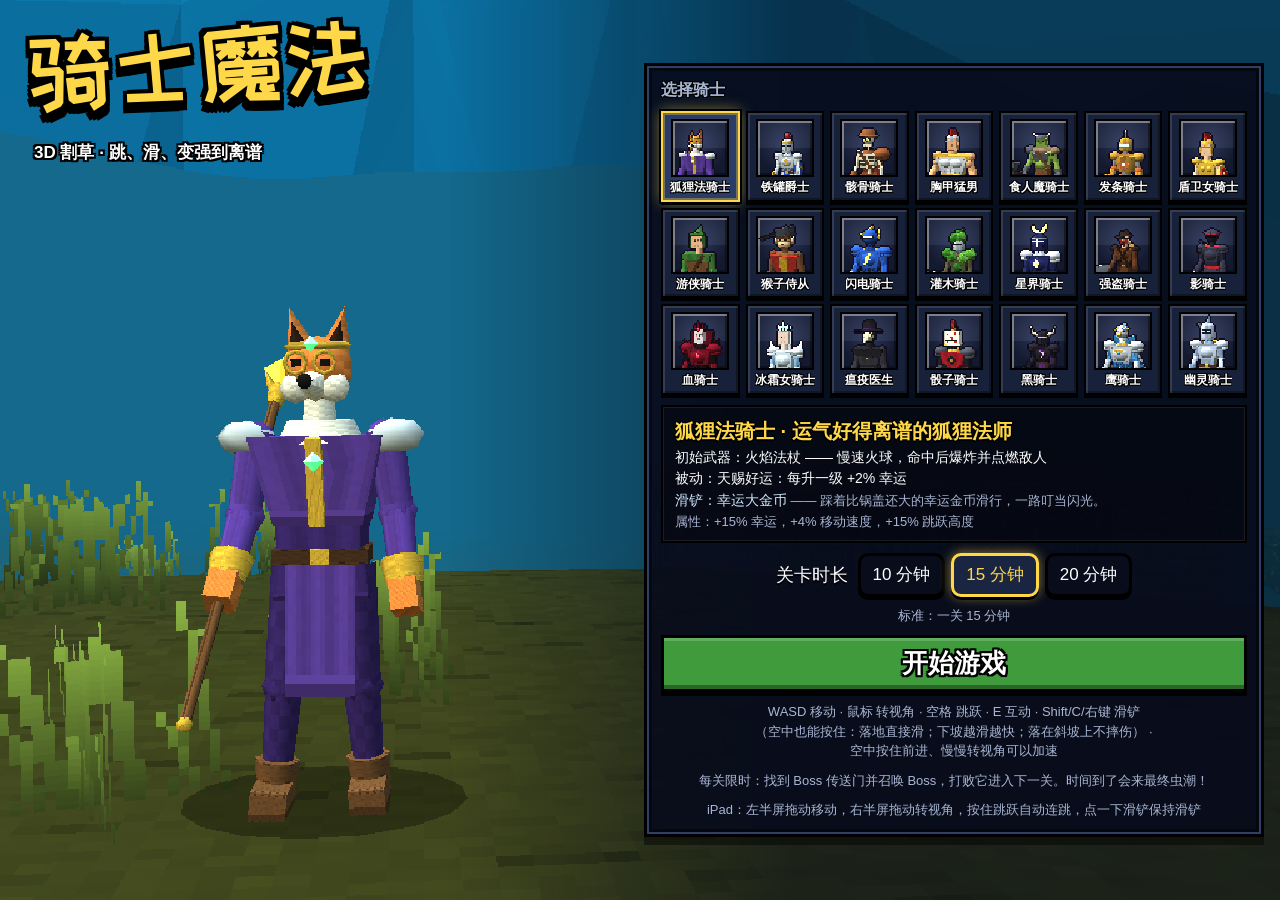
==== index.html @ 9df2f48c "Publish 骑士魔法 for GitHub Pages The whole game folder, including the offline service worker, app icons" ====
<!DOCTYPE html>
<html lang="zh-CN">
<head>
<meta charset="utf-8">
<meta name="viewport" content="width=device-width, initial-scale=1, maximum-scale=1, user-scalable=no, viewport-fit=cover">
<!-- 先把背景涂成深蓝（样式表还没到时也一样）：从主屏幕打开时，启动画面之后不会闪一下白屏 -->
<style>html, body { background: #0b1424; }</style>
<title>骑士魔法</title>
<meta name="description" content="骑士主题的 3D 割草肉鸽小游戏：武器自动攻击，跳、滑、变强到离谱。支持 iPad 触屏，添加到主屏幕后可以离线玩。">
<!-- 装到主屏幕 / 桌面（PWA）：manifest.webmanifest 是 App 的名字、图标和全屏方式；js/pwa.js 注册离线缓存 sw.js -->
<link rel="manifest" href="manifest.webmanifest">
<meta name="theme-color" content="#0b1424">
<meta name="color-scheme" content="dark">
<meta name="application-name" content="骑士魔法">
<meta name="mobile-web-app-capable" content="yes">
<meta name="apple-mobile-web-app-capable" content="yes">
<meta name="apple-mobile-web-app-title" content="骑士魔法">
<!-- iOS 全屏 App 的状态栏透明叠在画面上（界面用 env(safe-area-inset-*) 让开） -->
<meta name="apple-mobile-web-app-status-bar-style" content="black-translucent">
<meta name="format-detection" content="telephone=no">
<link rel="icon" type="image/png" sizes="32x32" href="icons/favicon-32.png">
<link rel="icon" type="image/png" sizes="192x192" href="icons/icon-192.png">
<link rel="apple-touch-icon" sizes="180x180" href="icons/apple-touch-icon.png">
<!-- iPad 启动画面（从主屏幕打开时显示）：每种屏幕尺寸竖屏、横屏各一张 -->
<!-- iPad Pro 13 英寸（M4） -->
<link rel="apple-touch-startup-image" media="screen and (device-width: 1032px) and (device-height: 1376px) and (-webkit-device-pixel-ratio: 2) and (orientation: portrait)" href="splash/splash-2064x2752.jpg">
<link rel="apple-touch-startup-image" media="screen and (device-width: 1032px) and (device-height: 1376px) and (-webkit-device-pixel-ratio: 2) and (orientation: landscape)" href="splash/splash-2752x2064.jpg">
<!-- iPad Pro 12.9 英寸、iPad Air 13 英寸 -->
<link rel="apple-touch-startup-image" media="screen and (device-width: 1024px) and (device-height: 1366px) and (-webkit-device-pixel-ratio: 2) and (orientation: portrait)" href="splash/splash-2048x2732.jpg">
<link rel="apple-touch-startup-image" media="screen and (device-width: 1024px) and (device-height: 1366px) and (-webkit-device-pixel-ratio: 2) and (orientation: landscape)" href="splash/splash-2732x2048.jpg">
<!-- iPad Pro 11 英寸（M4） -->
<link rel="apple-touch-startup-image" media="screen and (device-width: 834px) and (device-height: 1210px) and (-webkit-device-pixel-ratio: 2) and (orientation: portrait)" href="splash/splash-1668x2420.jpg">
<link rel="apple-touch-startup-image" media="screen and (device-width: 834px) and (device-height: 1210px) and (-webkit-device-pixel-ratio: 2) and (orientation: landscape)" href="splash/splash-2420x1668.jpg">
<!-- iPad Pro 11 英寸 -->
<link rel="apple-touch-startup-image" media="screen and (device-width: 834px) and (device-height: 1194px) and (-webkit-device-pixel-ratio: 2) and (orientation: portrait)" href="splash/splash-1668x2388.jpg">
<link rel="apple-touch-startup-image" media="screen and (device-width: 834px) and (device-height: 1194px) and (-webkit-device-pixel-ratio: 2) and (orientation: landscape)" href="splash/splash-2388x1668.jpg">
<!-- iPad Air 10.9/11 英寸、iPad 第 10/11 代 -->
<link rel="apple-touch-startup-image" media="screen and (device-width: 820px) and (device-height: 1180px) and (-webkit-device-pixel-ratio: 2) and (orientation: portrait)" href="splash/splash-1640x2360.jpg">
<link rel="apple-touch-startup-image" media="screen and (device-width: 820px) and (device-height: 1180px) and (-webkit-device-pixel-ratio: 2) and (orientation: landscape)" href="splash/splash-2360x1640.jpg">
<!-- iPad Pro 10.5 英寸、iPad Air 第 3 代 -->
<link rel="apple-touch-startup-image" media="screen and (device-width: 834px) and (device-height: 1112px) and (-webkit-device-pixel-ratio: 2) and (orientation: portrait)" href="splash/splash-1668x2224.jpg">
<link rel="apple-touch-startup-image" media="screen and (device-width: 834px) and (device-height: 1112px) and (-webkit-device-pixel-ratio: 2) and (orientation: landscape)" href="splash/splash-2224x1668.jpg">
<!-- iPad 10.2 英寸（第 7~9 代） -->
<link rel="apple-touch-startup-image" media="screen and (device-width: 810px) and (device-height: 1080px) and (-webkit-device-pixel-ratio: 2) and (orientation: portrait)" href="splash/splash-1620x2160.jpg">
<link rel="apple-touch-startup-image" media="screen and (device-width: 810px) and (device-height: 1080px) and (-webkit-device-pixel-ratio: 2) and (orientation: landscape)" href="splash/splash-2160x1620.jpg">
<!-- iPad mini 第 6/7 代 -->
<link rel="apple-touch-startup-image" media="screen and (device-width: 744px) and (device-height: 1133px) and (-webkit-device-pixel-ratio: 2) and (orientation: portrait)" href="splash/splash-1488x2266.jpg">
<link rel="apple-touch-startup-image" media="screen and (device-width: 744px) and (device-height: 1133px) and (-webkit-device-pixel-ratio: 2) and (orientation: landscape)" href="splash/splash-2266x1488.jpg">
<!-- iPad 9.7 英寸、iPad mini 第 5 代 -->
<link rel="apple-touch-startup-image" media="screen and (device-width: 768px) and (device-height: 1024px) and (-webkit-device-pixel-ratio: 2) and (orientation: portrait)" href="splash/splash-1536x2048.jpg">
<link rel="apple-touch-startup-image" media="screen and (device-width: 768px) and (device-height: 1024px) and (-webkit-device-pixel-ratio: 2) and (orientation: landscape)" href="splash/splash-2048x1536.jpg">
<script src="js/pwa.js"></script>
<!-- 字体：像素字体和标题“骑士魔法”用到的字都在 fonts/ 里（css/fonts.css），不依赖外网，离线也一样。
     下一行注释只给 claude.ai 的 Artifact 版本用：tools/build-artifact.js 会把它放出来，
     那边万一不让用内联的 data: 字体，就用 Google Fonts 补上（这里的网页不加载它） -->
<!-- artifact: <link rel="stylesheet" href="https://fonts.googleapis.com/css2?family=Pixelify+Sans:wght@400..700&family=ZCOOL+KuaiLe&display=swap"> -->
<link rel="stylesheet" href="css/fonts.css">
<link rel="stylesheet" href="css/style.css">
</head>
<body>
<canvas id="gl"></canvas>
<canvas id="fxCanvas"></canvas>
<div id="touchZone"></div>
<div id="hurt"></div>

<div id="hud" class="hidden">
  <div id="xpBar"><div id="xpFill"></div></div>
  <div id="topLeft">
    <div id="statRow">
      <span id="timeBox" class="stat"><i class="px" data-px="clock"></i><span id="runTime">0:00</span></span>
      <span id="goldBox" class="stat"><i class="px" data-px="coin"></i><span id="goldText">0</span></span>
      <span id="killBox" class="stat"><i class="px" data-px="skull"></i><span id="killText">0</span></span>
    </div>
    <div id="hpBar"><div id="hpFill"></div><div id="shieldFill"></div><span id="hpText"></span></div>
    <div id="weaponSlots" class="slots"></div>
    <div id="tomeSlots" class="slots"></div>
    <div id="quest"></div>
  </div>
  <div id="topCenter">
    <div id="timer">0:00</div>
    <div id="stageName"></div>
    <div id="bossBar" class="hidden"><div id="bossName"></div><div class="bossTrack"><div id="bossFill"></div></div></div>
  </div>
  <div id="topRight">
    <div id="lvRow">
      <span id="chestBox" title="下一个宝箱的价格"><i class="px" data-px="chest"></i><span id="chestPrice"></span></span>
      <span id="lvText">1</span>
      <button id="btnPause" data-act="pause" aria-label="暂停"><span></span><span></span></button>
    </div>
    <div id="mapBox">
      <canvas id="minimap" width="150" height="150"></canvas>
      <span class="cmp n">N</span><span class="cmp e">E</span><span class="cmp s">S</span><span class="cmp w">W</span>
    </div>
  </div>
  <div id="bottomLeft"><div id="passiveText"></div></div>
  <div id="itemBar"></div>
  <div id="toasts"></div>
  <div id="prompt" class="hidden"></div>
  <div id="joyBase" class="hidden"></div>
  <div id="joyKnob" class="hidden"></div>
  <div id="touchBtns">
    <button id="btnUse" class="hidden">互动</button>
    <button id="btnSlide">滑铲</button>
    <button id="btnJump">跳跃</button>
  </div>
</div>

<div id="modalBg" class="hidden"></div>

<div id="levelModal" class="modal hidden">
  <h2 id="levelTitle">升级！</h2>
  <div id="levelCards" class="cards"></div>
  <div id="levelBtns" class="row">
    <button id="btnReroll" class="sbtn" data-act="reroll">重抽</button>
    <button id="btnBanish" class="sbtn" data-act="banish">放逐</button>
    <button id="btnSkip" class="sbtn" data-act="skip">跳过</button>
  </div>
</div>

<div id="itemModal" class="modal hidden">
  <h2 id="itemTitle">宝箱打开了！</h2>
  <div id="itemCard" class="cards"></div>
  <div class="hint">点击卡片收下</div>
</div>

<div id="shopModal" class="modal hidden">
  <h2>可疑商人</h2>
  <div id="shopGold" class="hint"></div>
  <div id="shopCards" class="cards"></div>
  <div class="row"><button class="sbtn" data-act="leaveShop">离开</button></div>
</div>

<div id="pauseModal" class="modal hidden">
  <h2>暂停</h2>
  <div class="pauseCols">
    <div class="pcStats"><h3>属性</h3><div id="statList" class="statList"></div></div>
    <div class="pcInv"><h3>物品</h3><div id="itemList"></div></div>
    <div class="pcSet">
      <div>
        <h3>设置</h3>
        <label class="setting">视角灵敏度 <input type="range" id="sensSlider" min="0.3" max="2.5" step="0.1" value="1"></label>
      </div>
      <div>
        <h3>操作</h3>
        <div class="keys kb"><span class="nb">WASD 移动</span> · <span class="nb">鼠标 转视角</span> · <span class="nb">空格 跳跃</span> · <span class="nb">Shift / C / 右键 滑铲</span><span class="nb">（空中也能按住：落地直接滑；下坡越滑越快；落在斜坡上不摔伤）</span> · <span class="nb">E 互动</span> · <span class="nb">Esc 暂停</span></div>
        <div class="keys kb">升级时：<span class="nb">1 2 3 选择</span> · <span class="nb">R 重抽</span> · <span class="nb">X 跳过</span> · <span class="nb">B 放逐</span></div>
        <div class="keys tc">触屏：左边拖动移动 · 右边拖动转视角 · 按住“跳跃”自动连跳 · 点一下“滑铲”保持滑铲（空中也能用，再点一下收起）</div>
      </div>
    </div>
  </div>
  <div class="row">
    <button class="sbtn main" data-act="resume">继续</button>
    <button class="sbtn" data-act="restart">重新开始</button>
    <button class="sbtn" data-act="menu">主菜单</button>
  </div>
</div>

<div id="endModal" class="modal hidden">
  <h2 id="endTitle"></h2>
  <div id="endStats" class="statList"></div>
  <h3>武器</h3>
  <div id="endWeapons" class="statList"></div>
  <div class="row">
    <button class="sbtn main" data-act="restart">再来一局</button>
    <button class="sbtn" data-act="menu">主菜单</button>
  </div>
</div>

<div id="menu">
  <h1 class="logo">骑士魔法</h1>
  <div class="tag">3D 割草 · 跳、滑、变强到离谱</div>
  <div class="menuInner">
    <div class="menuHead">选择骑士</div>
    <div id="charGrid"></div>
    <div id="charDesc"></div>
    <div id="menuSettings"></div>
    <button class="sbtn main big" data-act="start">开始游戏</button>
    <div class="keys"><span class="nb">WASD 移动</span> · <span class="nb">鼠标 转视角</span> · <span class="nb">空格 跳跃</span> · <span class="nb">E 互动</span> · <span class="nb">Shift/C/右键 滑铲</span><span class="nb">（空中也能按住：落地直接滑；下坡越滑越快；落在斜坡上不摔伤）</span> · <span class="nb">空中按住前进、慢慢转视角可以加速</span></div>
    <div class="keys">每关限时：找到 Boss 传送门并召唤 Boss，打败它进入下一关。时间到了会来最终虫潮！</div>
    <div class="keys">iPad：左半屏拖动移动，右半屏拖动转视角，按住跳跃自动连跳，点一下滑铲保持滑铲</div>
  </div>
</div>

<div id="bootError" class="hidden"></div>

<script src="vendor/three.min.js" data-cdn="https://cdnjs.cloudflare.com/ajax/libs/three.js/r128/three.min.js"></script>
<script src="js/util.js"></script>
<script src="js/textures.js"></script>
<script src="js/models.js"></script>
<script src="js/icons.js"></script>
<script src="js/icons_weapons.js"></script>
<script src="js/icons_tomes.js"></script>
<script src="js/icons_items.js"></script>
<script src="js/icons_chars.js"></script>
<script src="js/data.js"></script>
<script src="js/models_chars.js"></script>
<script src="js/rides.js"></script>
<script src="js/models_proj.js"></script>
<script src="js/data_enemies.js"></script>
<script src="js/data_stages.js"></script>
<script src="js/data_evo.js"></script>
<script src="js/world.js"></script>
<script src="js/input.js"></script>
<script src="js/fx.js"></script>
<script src="js/player.js"></script>
<script src="js/enemies.js"></script>
<script src="js/weapons.js"></script>
<script src="js/pickups.js"></script>
<script src="js/interact.js"></script>
<script src="js/interact_more.js"></script>
<script src="js/progression.js"></script>
<script src="js/evolution.js"></script>
<script src="js/passives.js"></script>
<script src="js/ui.js"></script>
<script src="js/pace.js"></script>
<script src="js/movement_ui.js"></script>
<script src="js/main.js"></script>
<script src="js/menu3d.js"></script>
</body>
</html>
---- css/fonts.css ----
/* 本地字体：不依赖 Google Fonts，离线（装到主屏幕的 App）和打不开 Google 的网络里都能正常显示
   - Pixelify Sans：数字和英文用的像素字体（可变字重 400~700，拉丁字符），SIL OFL 1.1，见 fonts/OFL-PixelifySans.txt
   - ZCOOL KuaiLe：标题“骑士魔法”的字体，只截取了这四个字（标题只用到这四个字），SIL OFL 1.1，见 fonts/OFL-ZCOOLKuaiLe.txt
   claude.ai 的 Artifact 版本里这些字体会内联成 data: 地址，前面还垫了一份 Google Fonts：
   同名字体后定义的优先，先用这里的；这里的万一加载不了才轮到 Google Fonts */
@font-face {
  font-family: "Pixelify Sans";
  font-style: normal;
  font-weight: 400 700;
  font-display: swap;
  src: url(../fonts/pixelify-sans-latin-wght.woff2) format("woff2");
  unicode-range: U+0000-00FF, U+0131, U+0152-0153, U+02BB-02BC, U+02C6, U+02DA, U+02DC, U+0304, U+0308, U+0329, U+2000-206F, U+20AC, U+2122, U+2191, U+2193, U+2212, U+2215, U+FEFF, U+FFFD;
}
@font-face {
  font-family: "ZCOOL KuaiLe";
  font-style: normal;
  font-weight: 400;
  font-display: swap;
  src: url(../fonts/zcool-kuaile-logo.woff2) format("woff2");
  unicode-range: U+58EB, U+6CD5, U+9A91, U+9B54;
}
---- css/style.css ----
/* 骑士魔法 —— 像素风 HUD 与菜单：像素字体 + 黑色描边，深色面板配粗黑边框（单一游戏画风，不跟随系统深浅色） */
/* 布局：全屏 3D 画布；顶部细经验条；左上 数据/生命/武器/魔典/任务，正上 倒计时/Boss，右上 等级/小地图；下方被动物品栏；触屏时右下角按钮 */
:root {
  --ink: #000;
  --paper: #fff;
  --panel: rgba(8, 13, 28, 0.92);
  /* 不透明的面板色（和 --panel 盖在变暗的画面上看起来一样）：弹窗用它，滚动时钉住的按钮行才盖得住后面的字 */
  --panel-solid: #0a0f1e;
  --panel2: #1a2542;
  --edge: #2f3f66;
  --hp: #cd2d2d;
  --hp-dark: #3a0b0e;
  --shield: #f2a516;
  --xp: #08b8f8;
  --gold: #ffc928;
  --accent: #ffd84a;
  --muted: #a9b6d3;
  --red: #ff3b30;
  /* 数字和英文用像素字体；中文用系统粗黑体（混排时数字自动用像素字体） */
  --font-pixel: "Pixelify Sans", "Silkscreen", monospace;
  --font-cn: "PingFang SC", "Hiragino Sans GB", "Microsoft YaHei", "Noto Sans SC", sans-serif;
  --font-mix: "Pixelify Sans", "Silkscreen", "PingFang SC", "Hiragino Sans GB", "Microsoft YaHei", "Noto Sans SC", sans-serif;
  --font-logo: "ZCOOL KuaiLe", "PingFang SC", "Hiragino Sans GB", "Microsoft YaHei", sans-serif;
  /* 硬边黑描边（1/2/3 像素） */
  --ol1: 1px 0 0 #000, -1px 0 0 #000, 0 1px 0 #000, 0 -1px 0 #000, 1px 1px 0 #000, -1px 1px 0 #000, 1px -1px 0 #000, -1px -1px 0 #000;
  --ol: 2px 0 0 #000, -2px 0 0 #000, 0 2px 0 #000, 0 -2px 0 #000, 2px 2px 0 #000, -2px 2px 0 #000, 2px -2px 0 #000, -2px -2px 0 #000;
  --ol3: 3px 0 0 #000, -3px 0 0 #000, 0 3px 0 #000, 0 -3px 0 #000, 3px 3px 0 #000, -3px 3px 0 #000, 3px -3px 0 #000, -3px -3px 0 #000, 0 5px 0 #000, 3px 5px 0 #000, -3px 5px 0 #000;
  /* 像素图块：左上亮边、右下暗边，上下两段色调 */
  --bevel: inset 2px 2px 0 rgba(255, 255, 255, 0.4), inset -2px -2px 0 rgba(0, 0, 0, 0.38);
  --tone: linear-gradient(rgba(255, 255, 255, 0.16) 50%, rgba(0, 0, 0, 0.13) 50%);
  /* 旧变量名（其他文件注入的样式可能还在用） */
  --line: #000;
  --font-num: var(--font-pixel);
  --font-body: var(--font-mix);
  color-scheme: dark;
}

* { box-sizing: border-box; }
html, body { margin: 0; height: 100%; overflow: hidden; background: #0b1424; color: var(--paper); font-family: var(--font-mix); -webkit-user-select: none; user-select: none; -webkit-touch-callout: none; touch-action: none; -webkit-text-size-adjust: 100%; }
button { font-family: inherit; touch-action: manipulation; -webkit-tap-highlight-color: transparent; }

#gl, #fxCanvas { position: fixed; inset: 0; width: 100%; height: 100%; display: block; }
/* 低分辨率渲染后像素化放大 */
#gl { image-rendering: pixelated; image-rendering: crisp-edges; }
#fxCanvas { pointer-events: none; z-index: 2; }
#touchZone { position: fixed; inset: 0; z-index: 3; display: none; }
body.touch #touchZone { display: block; }

.hidden { display: none !important; }

/* 受伤红屏 */
#hurt { position: fixed; inset: 0; pointer-events: none; z-index: 4; box-shadow: inset 0 0 120px 40px rgba(255, 0, 30, 0.75); opacity: 0; }
#hurt.on { animation: hurt 0.35s ease-out; }
@keyframes hurt { from { opacity: 1; } to { opacity: 0; } }

/* 像素小图标（ui.js 把字符画转成 SVG 填进来） */
.px { display: inline-block; flex: none; width: 18px; height: 18px; filter: drop-shadow(0 2px 0 rgba(0, 0, 0, 0.55)); }
.px svg { display: block; width: 100%; height: 100%; }
/* 键位提示小键帽 */
.key { display: inline-block; min-width: 20px; margin-right: 8px; padding: 1px 4px 2px; border: 2px solid #000; background: #eef1f7; color: #10131c; font-family: var(--font-pixel); font-weight: 700; font-size: 14px; line-height: 14px; text-align: center; text-shadow: none; box-shadow: inset 0 -3px 0 #9aa3b8; vertical-align: 2px; }

/* ---------- HUD ---------- */
#hud { position: fixed; inset: 0; z-index: 5; pointer-events: none; color: #fff; font-family: var(--font-mix); }

/* 顶部细经验条 */
#xpBar { position: absolute; top: env(safe-area-inset-top, 0px); left: 0; right: 0; height: 8px; background: #000; }
#xpFill { height: 100%; width: 0; background: var(--xp); box-shadow: inset 0 2px 0 rgba(255, 255, 255, 0.45), inset 0 -2px 0 rgba(0, 40, 90, 0.35); transition: width 0.15s; }

/* 左上：数据行 → 生命条 → 武器 → 魔典 → 任务 */
#topLeft { position: absolute; top: calc(env(safe-area-inset-top, 0px) + 17px); left: max(12px, env(safe-area-inset-left, 0px)); display: flex; flex-direction: column; align-items: flex-start; gap: 7px; transform-origin: top left; }
#statRow { display: flex; align-items: center; gap: 14px; font-family: var(--font-pixel); font-weight: 700; font-size: 19px; line-height: 1; white-space: nowrap; text-shadow: var(--ol); }
.stat { display: inline-flex; align-items: center; gap: 6px; }
#goldBox.pop { animation: pop 0.2s; }
@keyframes pop { 50% { transform: scale(1.18); } }

#hpBar { position: relative; width: 236px; height: 22px; background: var(--hp-dark); border: 2px solid #000; box-shadow: 0 3px 0 rgba(0, 0, 0, 0.45); overflow: hidden; }
#hpFill { position: absolute; left: 0; top: 0; bottom: 0; width: 100%; background: var(--hp); box-shadow: inset 0 3px 0 rgba(255, 255, 255, 0.3), inset 0 -3px 0 rgba(0, 0, 0, 0.28); transition: width 0.12s; }
/* 护盾：接在生命后面的琥珀色段 */
#shieldFill { position: absolute; left: 100%; top: 0; bottom: 0; width: 0; background: var(--shield); box-shadow: inset 2px 0 0 rgba(0, 0, 0, 0.35), inset 0 3px 0 rgba(255, 255, 255, 0.38), inset 0 -3px 0 rgba(0, 0, 0, 0.25); transition: width 0.12s, left 0.12s; }
#hpText { position: absolute; inset: 0; display: flex; align-items: center; justify-content: center; font-family: var(--font-pixel); font-weight: 700; font-size: 15px; line-height: 1; letter-spacing: 0.5px; white-space: nowrap; text-shadow: var(--ol); }
#hpBar.low #hpFill { animation: lowhp 0.9s steps(2) infinite; }
@keyframes lowhp { 50% { background-color: #ff6650; } }

/* 武器 / 魔典：像素图块，每行 4 个，等级写在图块下面；图块里面 36 像素正好放一个图标（1 倍 / iPad 2 倍，像素整齐） */
.slots { display: grid; grid-template-columns: repeat(4, 40px); gap: 15px 6px; padding-bottom: 12px; }
/* 往下让 3 像素：超武武器栏左上角的「超」角标（evolution.js）不压到生命条 */
#weaponSlots { margin-top: 3px; }
.slot { position: relative; width: 40px; height: 40px; border: 2px solid #000; background-color: #5a6378; background-image: var(--tone) !important; display: flex; align-items: center; justify-content: center; font-family: var(--font-cn); font-weight: 900; font-size: 18px; line-height: 1; color: #fff; text-shadow: var(--ol1), 0 2px 0 #000; box-shadow: var(--bevel), 0 2px 0 rgba(0, 0, 0, 0.45); }
.slot.empty { background: rgba(6, 10, 22, 0.55); background-image: none !important; border-color: rgba(0, 0, 0, 0.7); box-shadow: inset 0 0 0 1px rgba(255, 255, 255, 0.12); }
.slot.empty::after { content: ""; width: 4px; height: 4px; background: rgba(255, 255, 255, 0.28); }
.slotLv { position: absolute; left: 50%; top: 100%; transform: translateX(-50%); margin-top: 3px; font-family: var(--font-pixel); font-weight: 400; font-size: 12px; line-height: 1; color: #fff; white-space: nowrap; text-shadow: var(--ol1); }
/* 魔典：左边一条书脊 */
#tomeSlots .slot:not(.empty) { padding-left: 3px; box-shadow: inset 5px 0 0 rgba(0, 0, 0, 0.32), var(--bevel), 0 2px 0 rgba(0, 0, 0, 0.45); }

/* 任务框 */
#quest { display: flex; flex-direction: column; align-items: flex-start; gap: 4px; margin-top: -3px; }
.questRow { display: flex; align-items: center; gap: 7px; padding: 4px 10px 4px 6px; background: rgba(0, 0, 0, 0.58); border: 2px solid #000; box-shadow: inset 0 0 0 1px rgba(255, 255, 255, 0.1); font-weight: 700; font-size: 14px; line-height: 1.2; white-space: nowrap; text-shadow: var(--ol1); }
.questBox { flex: none; width: 13px; height: 13px; border: 2px solid currentColor; background: rgba(0, 0, 0, 0.5); box-shadow: 0 0 0 1px #000; }
.questRow.red { color: #ff5a4a; font-size: 16px; }
.questRow.boss { color: #ffc2b8; }
.questRow.go { color: #e0b8ff; }
.questRow.purple { color: #d8a8ff; }

/* 正上：倒计时 + 关卡名 + Boss 血条 */
#topCenter { position: absolute; top: calc(env(safe-area-inset-top, 0px) + 13px); left: 50%; transform: translateX(-50%); transform-origin: top center; display: flex; flex-direction: column; align-items: center; gap: 3px; text-align: center; }
#timer { font-family: var(--font-pixel); font-weight: 700; font-size: 44px; line-height: 0.95; letter-spacing: 1px; color: #fff; text-shadow: var(--ol3); }
#timer.red { color: var(--red); }
#stageName { font-weight: 700; font-size: 14px; line-height: 1.2; color: #e6edff; white-space: nowrap; text-shadow: var(--ol1), 0 2px 0 #000; }
#bossBar { margin-top: 8px; width: clamp(220px, calc(100vw - 620px), 560px); }
#bossName { margin-bottom: 4px; font-weight: 900; font-size: 18px; line-height: 1.15; color: #fff; white-space: nowrap; text-shadow: var(--ol); }
.bossTrack { height: 16px; border: 2px solid #000; background: #2a0709; box-shadow: 0 3px 0 rgba(0, 0, 0, 0.45); }
#bossFill { height: 100%; width: 100%; background: var(--hp); box-shadow: inset 0 3px 0 rgba(255, 255, 255, 0.28), inset 0 -3px 0 rgba(0, 0, 0, 0.3); transition: width 0.1s; }

/* 右上：宝箱价格、等级、暂停，下面是圆形小地图 */
#topRight { position: absolute; top: calc(env(safe-area-inset-top, 0px) + 13px); right: max(12px, env(safe-area-inset-right, 0px)); display: flex; flex-direction: column; align-items: flex-end; gap: 4px; transform-origin: top right; }
#lvRow { display: flex; align-items: center; gap: 12px; }
#chestBox { display: inline-flex; align-items: center; gap: 5px; font-family: var(--font-pixel); font-weight: 700; font-size: 16px; line-height: 1; color: var(--gold); white-space: nowrap; text-shadow: var(--ol1), 0 2px 0 #000; }
#chestBox .px { width: 18px; height: 16px; }
#lvText { font-family: var(--font-pixel); font-weight: 700; font-size: 32px; line-height: 1; color: #fff; white-space: nowrap; text-shadow: var(--ol); }
#lvText::before { content: "LV "; font-size: 20px; }
#btnPause { pointer-events: auto; width: 40px; height: 40px; padding: 0; border: 3px solid #000; background: var(--panel2); display: flex; align-items: center; justify-content: center; gap: 5px; box-shadow: var(--bevel), 0 3px 0 #000; cursor: pointer; }
#btnPause span { display: block; width: 6px; height: 16px; background: #fff; box-shadow: 0 2px 0 rgba(0, 0, 0, 0.5); }
#btnPause:active { transform: translateY(2px); box-shadow: var(--bevel), 0 1px 0 #000; }
#mapBox { position: relative; width: 176px; height: 176px; }
#minimap { position: absolute; left: 13px; top: 13px; width: 150px; height: 150px; image-rendering: pixelated; }
.cmp { position: absolute; font-family: var(--font-pixel); font-weight: 600; font-size: 15px; line-height: 1; color: #fff; text-shadow: var(--ol1), 0 2px 0 #000; }
.cmp.n { top: -2px; left: 50%; transform: translateX(-50%); color: var(--accent); }
.cmp.s { bottom: -2px; left: 50%; transform: translateX(-50%); }
.cmp.w { left: 0; top: 50%; transform: translateY(-50%); }
.cmp.e { right: 0; top: 50%; transform: translateY(-50%); }

/* 左下：角色被动等状态文字 */
#bottomLeft { position: absolute; left: max(12px, env(safe-area-inset-left, 0px)); bottom: calc(env(safe-area-inset-bottom, 0px) + 12px); display: flex; flex-direction: column; gap: 2px; max-width: 32vw; }
#passiveText { font-weight: 700; font-size: 14px; line-height: 1.3; color: var(--accent); text-shadow: var(--ol1), 0 2px 0 #000; }
#passiveText:empty { display: none; }
body.touch #bottomLeft { bottom: calc(env(safe-area-inset-bottom, 0px) + 150px); }

/* 下方：被动物品栏（多了往上换行） */
#itemBar { position: absolute; left: 50%; bottom: calc(env(safe-area-inset-bottom, 0px) + 10px); transform: translateX(-50%); width: min(780px, calc(100vw - 420px)); display: flex; flex-wrap: wrap-reverse; justify-content: center; gap: 4px; }
.itm { position: relative; flex: none; width: 40px; height: 40px; border: 2px solid #000; background-color: #5a6378; background-image: var(--tone) !important; display: flex; align-items: center; justify-content: center; font-family: var(--font-cn); font-weight: 900; font-size: 16px; line-height: 1; color: #fff; text-shadow: var(--ol1), 0 2px 0 #000; box-shadow: inset 0 -3px 0 var(--rc, transparent), var(--bevel), 0 2px 0 rgba(0, 0, 0, 0.45); }
.itmN { position: absolute; z-index: 1; right: -5px; bottom: -6px; font-family: var(--font-pixel); font-weight: 400; font-size: 12px; line-height: 1; color: #fff; text-shadow: var(--ol1); }
/* 触屏横屏：放在摇杆区（左 45%）和右下角按钮之间 */
body.touch #itemBar { left: calc(45vw + 30px); right: calc(max(26px, env(safe-area-inset-right, 0px)) + 228px); width: auto; transform: none; }

/* 提示文字：总在正上方一列（倒计时、Boss 血条、进度条）下面（--tcBottom 由 ui.js 量出）；横屏时不宽过左上那一列 */
#toasts { position: absolute; top: max(calc(env(safe-area-inset-top, 0px) + max(150px, 21vh)), calc(var(--tcBottom, 0px) + 10px)); left: 50%; transform: translateX(-50%); width: max-content; max-width: max(300px, calc(100vw - 680px)); display: flex; flex-direction: column; align-items: center; gap: 4px; }
.toast { font-weight: 900; font-size: 22px; line-height: 1.25; text-align: center; text-shadow: var(--ol), 0 4px 0 #000; animation: toastIn 0.25s ease-out; }
@keyframes toastIn { from { transform: scale(1.4); opacity: 0; } to { transform: scale(1); opacity: 1; } }

#prompt { position: absolute; bottom: calc(env(safe-area-inset-bottom, 0px) + 132px); left: 50%; transform: translateX(-50%); width: max-content; max-width: calc(100vw - 32px); padding: 6px 14px; background: rgba(0, 0, 0, 0.62); border: 2px solid #000; box-shadow: inset 0 0 0 2px rgba(255, 255, 255, 0.12), 0 3px 0 rgba(0, 0, 0, 0.45); font-weight: 800; font-size: 19px; line-height: 1.3; text-align: center; text-shadow: var(--ol1); }
#prompt.bad { color: #ff8a7a; }

/* 触屏 */
#joyBase { position: fixed; left: 0; top: 0; width: 120px; height: 120px; border-radius: 50%; border: 3px solid rgba(255, 255, 255, 0.55); background: rgba(0, 0, 0, 0.22); box-shadow: 0 0 0 2px rgba(0, 0, 0, 0.45), inset 0 0 0 2px rgba(0, 0, 0, 0.35); pointer-events: none; z-index: 6; }
#joyKnob { position: fixed; left: 0; top: 0; width: 52px; height: 52px; border-radius: 50%; background: #e8ecf5; border: 3px solid #000; box-shadow: inset 0 4px 0 #fff, inset 0 -5px 0 #8f99b0; pointer-events: none; z-index: 6; }
#touchBtns { display: none; }
body.touch #touchBtns { display: block; }
#touchBtns button { position: absolute; pointer-events: auto; padding: 0; border: 3px solid #000; border-radius: 50%; color: #fff; font-family: var(--font-cn); font-weight: 900; text-shadow: var(--ol); box-shadow: inset 0 5px 0 rgba(255, 255, 255, 0.3), inset 0 -6px 0 rgba(0, 0, 0, 0.3), 0 4px 0 #000; }
#touchBtns button.down { transform: translateY(3px); box-shadow: inset 0 5px 0 rgba(255, 255, 255, 0.3), inset 0 -3px 0 rgba(0, 0, 0, 0.3), 0 1px 0 #000; }
#btnJump { right: max(26px, env(safe-area-inset-right, 0px)); bottom: calc(env(safe-area-inset-bottom, 0px) + 30px); width: 96px; height: 96px; font-size: 24px; background: #3f9b3c; }
#btnSlide { right: calc(max(26px, env(safe-area-inset-right, 0px)) + 112px); bottom: calc(env(safe-area-inset-bottom, 0px) + 22px); width: 76px; height: 76px; font-size: 20px; background: #2f6db5; }
#btnUse { right: calc(max(26px, env(safe-area-inset-right, 0px)) + 14px); bottom: calc(env(safe-area-inset-bottom, 0px) + 140px); width: 72px; height: 72px; font-size: 19px; background: #d4891a; }

/* ---------- 弹窗：深色面板 + 3 像素黑边 ---------- */
#modalBg { position: fixed; inset: 0; background: rgba(3, 7, 16, 0.6); z-index: 10; }
.modal { position: fixed; inset: 0; margin: auto; z-index: 11; width: min(940px, calc(100vw - 24px - env(safe-area-inset-left, 0px) - env(safe-area-inset-right, 0px))); height: -webkit-fit-content; height: fit-content; max-height: calc(100vh - 24px - env(safe-area-inset-top, 0px) - env(safe-area-inset-bottom, 0px)); max-height: calc(100dvh - 24px - env(safe-area-inset-top, 0px) - env(safe-area-inset-bottom, 0px)); overflow-x: hidden; overflow-y: auto; padding: 16px 18px 20px; text-align: center; background: var(--panel-solid); border: 3px solid #000; box-shadow: inset 0 0 0 2px var(--edge), inset 0 0 0 5px rgba(0, 0, 0, 0.45), 0 8px 0 rgba(0, 0, 0, 0.45); -webkit-overflow-scrolling: touch; touch-action: pan-y; }
.modal h2 { margin: 2px 0 14px; font-weight: 900; font-size: 34px; line-height: 1.2; letter-spacing: 1px; color: var(--accent); text-shadow: var(--ol3); }
.modal h3 { margin: 14px 0 6px; font-weight: 800; font-size: 17px; color: var(--muted); text-shadow: var(--ol1); }
.cards { display: flex; gap: 14px; justify-content: center; flex-wrap: wrap; padding: 4px 2px 8px; }
/* 卡片：边框颜色 = 稀有度（绿/蓝/紫/红/黄） */
.card { position: relative; flex: 1 1 230px; max-width: 280px; min-height: 172px; padding: 12px 12px 10px; text-align: left; border: 3px solid var(--rc); background: linear-gradient(180deg, var(--rg), rgba(0, 0, 0, 0) 52px), linear-gradient(180deg, #1c2744, #0e1528); color: #fff; box-shadow: 0 0 0 2px #000, inset 0 0 0 2px rgba(0, 0, 0, 0.55), 0 6px 0 2px #000, 0 0 22px var(--rg); cursor: pointer; display: flex; flex-direction: column; gap: 9px; animation: cardIn 0.25s ease-out backwards; }
.card:nth-child(2) { animation-delay: 0.05s; }
.card:nth-child(3) { animation-delay: 0.1s; }
@keyframes cardIn { from { transform: translateY(20px) scale(0.9); opacity: 0; } }
@media (hover: hover) { .card:hover:not(:disabled) { transform: translateY(-4px); } }
.card:active:not(:disabled) { transform: translateY(2px); }
.card:disabled { opacity: 0.45; cursor: default; }
.cardTop { display: flex; gap: 10px; align-items: center; padding-right: 22px; }
body.touch .cardTop { padding-right: 0; }
.cardIcon { flex: none; width: 58px; height: 58px; border: 2px solid #000; background-color: #5a6378; background-image: var(--tone) !important; display: flex; align-items: center; justify-content: center; font-family: var(--font-cn); font-weight: 900; font-size: 26px; line-height: 1; color: #fff; text-shadow: var(--ol), 0 3px 0 #000; box-shadow: var(--bevel), 0 3px 0 rgba(0, 0, 0, 0.5); }
.cardTitle { font-weight: 900; font-size: 21px; line-height: 1.15; text-shadow: var(--ol1), 0 2px 0 #000; }
.cardSub { margin-top: 2px; font-size: 13px; color: var(--muted); }
.cardLines { flex: 1; font-size: 15px; line-height: 1.45; color: #e3e9f7; }
.cardLines div:first-child { font-weight: 800; color: #fff; }
.cardRarity { font-weight: 900; font-size: 15px; color: var(--rc); text-align: right; text-shadow: var(--ol1); }
.cardKey { position: absolute; top: 8px; right: 8px; min-width: 20px; padding: 1px 4px 2px; border: 2px solid #000; background: #0b1020; color: var(--accent); font-family: var(--font-pixel); font-weight: 700; font-size: 14px; line-height: 14px; text-align: center; box-shadow: inset 0 0 0 1px rgba(255, 255, 255, 0.2); }
body.touch .cardKey { display: none; }
.banishing .card { border-style: dashed; }
.row { display: flex; gap: 12px; justify-content: center; flex-wrap: wrap; margin-top: 16px; }
/* 弹窗最下面的按钮行：内容太高要滚动时（矮屏、手机）钉在弹窗底部，按钮一直看得到（下边距挪到按钮行里，钉住时贴着边框） */
#levelModal, #shopModal, #pauseModal, #endModal { padding-bottom: 8px; }
.modal > .row:last-child { position: sticky; bottom: -8px; z-index: 1; margin-top: 8px; padding: 8px 0 12px; background: var(--panel-solid); }
/* 像素按钮 */
.sbtn { min-height: 46px; padding: 8px 18px; border: 3px solid #000; border-radius: 0; background: var(--panel2); color: #fff; font-weight: 800; font-size: 18px; line-height: 1.2; text-shadow: var(--ol1); box-shadow: inset 0 3px 0 rgba(255, 255, 255, 0.18), inset 0 -4px 0 rgba(0, 0, 0, 0.35), 0 4px 0 #000; cursor: pointer; }
.sbtn.main { background: #3f9b3c; }
.sbtn.big { padding: 10px 40px; font-size: 26px; text-shadow: var(--ol); }
.sbtn:disabled { opacity: 0.4; cursor: default; }
.sbtn .key { margin-right: 7px; vertical-align: 1px; }
.sbtn .cnt { display: inline-block; margin-left: 8px; padding: 0 5px; border: 2px solid #000; background: rgba(0, 0, 0, 0.45); font-family: var(--font-pixel); font-weight: 700; font-size: 15px; line-height: 18px; color: var(--accent); vertical-align: 1px; }
body.touch .sbtn .key { display: none; }
.sbtn:active:not(:disabled) { transform: translateY(3px); box-shadow: inset 0 3px 0 rgba(255, 255, 255, 0.18), inset 0 -2px 0 rgba(0, 0, 0, 0.35), 0 1px 0 #000; }
@media (hover: hover) { .sbtn:hover:not(:disabled) { filter: brightness(1.12); } }
.hint { margin-top: 10px; font-size: 14px; color: var(--muted); }
/* 暂停：左边属性（下面是设置和操作说明），右边一整列是武器魔典、物品（超武进度接在物品下面），iPad 横屏和桌面不用往下翻 */
#pauseModal { width: min(1080px, calc(100vw - 24px - env(safe-area-inset-left, 0px) - env(safe-area-inset-right, 0px))); }
.pauseCols { display: grid; grid-template-columns: minmax(0, 1.25fr) minmax(0, 1fr); grid-template-rows: auto 1fr; grid-template-areas: "st inv" "set inv"; gap: 12px 16px; text-align: left; }
.pcStats { grid-area: st; }
.pcInv { grid-area: inv; }
.pcSet { grid-area: set; display: grid; grid-template-columns: auto minmax(0, 1fr); gap: 0 28px; align-items: start; }
.pauseCols > div { min-width: 0; padding: 2px 12px 12px; background: rgba(0, 0, 0, 0.28); border: 2px solid #000; box-shadow: inset 0 0 0 1px rgba(255, 255, 255, 0.06); }
.statList { display: flex; flex-direction: column; gap: 2px; max-width: 440px; margin: 0 auto; text-align: left; }
.statRow { display: flex; justify-content: space-between; gap: 12px; padding: 3px 8px; background: rgba(255, 255, 255, 0.05); font-size: 14px; line-height: 1.35; }
.statRow:nth-child(odd) { background: rgba(255, 255, 255, 0.09); }
.statRow span:last-child { font-family: var(--font-mix); font-weight: 700; color: var(--accent); text-align: right; white-space: nowrap; }
/* 暂停里的属性表：两列，按行交替底色 */
#statList { display: grid; grid-template-columns: repeat(2, minmax(0, 1fr)); gap: 2px 8px; max-width: none; }
#statList .statRow:nth-child(4n+1), #statList .statRow:nth-child(4n+2) { background: rgba(255, 255, 255, 0.09); }
#statList .statRow:nth-child(4n+3), #statList .statRow:nth-child(4n) { background: rgba(255, 255, 255, 0.04); }
#itemModal { width: min(420px, calc(100vw - 24px - env(safe-area-inset-left, 0px) - env(safe-area-inset-right, 0px))); }
.wbar { background: linear-gradient(90deg, rgba(255, 216, 74, 0.28) var(--p), rgba(255, 255, 255, 0.05) var(--p)) !important; }
#itemList { display: flex; flex-wrap: wrap; gap: 8px; min-height: 20px; padding: 2px 4px 6px 2px; font-size: 14px; color: var(--muted); }
.invItem { position: relative; width: 42px; height: 42px; border: 3px solid; background-color: #5a6378; background-image: var(--tone) !important; display: flex; align-items: center; justify-content: center; font-family: var(--font-cn); font-weight: 900; font-size: 17px; color: #fff; text-shadow: var(--ol1), 0 2px 0 #000; box-shadow: 0 0 0 2px #000, var(--bevel); }
.invItem span { position: absolute; right: -7px; bottom: -8px; font-family: var(--font-pixel); font-weight: 400; font-size: 13px; color: #fff; text-shadow: var(--ol1); }
.setting { display: flex; gap: 10px; align-items: center; font-weight: 700; font-size: 15px; }
.keys { margin-top: 6px; font-size: 13px; line-height: 1.5; color: var(--muted); }
/* 操作说明：触屏只显示触屏的，键鼠只显示键鼠的 */
body.touch .keys.kb, body:not(.touch) .keys.tc { display: none; }
.nb { white-space: nowrap; }
#endTitle.win { color: var(--accent); }
#endTitle.lose { color: #ff5a4a; }

/* 像素滑条 / 下拉框（暂停设置、菜单设置共用） */
input[type=range] { -webkit-appearance: none; appearance: none; width: 180px; height: 24px; margin: 0; background: transparent; touch-action: pan-x; }
input[type=range]::-webkit-slider-runnable-track { height: 10px; background: #0b1020; border: 2px solid #000; box-shadow: inset 0 0 0 1px rgba(255, 255, 255, 0.14); }
input[type=range]::-webkit-slider-thumb { -webkit-appearance: none; width: 16px; height: 24px; margin-top: -9px; background: var(--accent); border: 2px solid #000; box-shadow: inset 0 -4px 0 #b88f12; }
input[type=range]::-moz-range-track { height: 6px; background: #0b1020; border: 2px solid #000; }
input[type=range]::-moz-range-thumb { width: 12px; height: 20px; border-radius: 0; background: var(--accent); border: 2px solid #000; }
select { min-height: 36px; padding: 4px 10px; border: 3px solid #000; border-radius: 0; background: var(--panel2); color: #fff; font-family: var(--font-mix); font-weight: 700; font-size: 15px; box-shadow: inset 0 2px 0 rgba(255, 255, 255, 0.16), 0 3px 0 #000; }

/* ---------- 主菜单：左边是 3D 角色模型，右边是选择面板 ---------- */
#menu { position: fixed; inset: 0; z-index: 12; display: flex; align-items: center; justify-content: flex-end; background: linear-gradient(90deg, rgba(5, 10, 22, 0) 35%, rgba(5, 10, 22, 0.6) 62%); overflow-x: hidden; overflow-y: auto; padding: max(12px, env(safe-area-inset-top, 0px)) max(16px, env(safe-area-inset-right, 0px)) max(12px, env(safe-area-inset-bottom, 0px)) max(16px, env(safe-area-inset-left, 0px)); touch-action: pan-y; }
.menuInner { width: min(620px, 56vw); margin: auto 0; padding: 14px; display: flex; flex-direction: column; gap: 10px; text-align: center; background: var(--panel); border: 3px solid #000; box-shadow: inset 0 0 0 2px var(--edge), inset 0 0 0 5px rgba(0, 0, 0, 0.45), 0 8px 0 rgba(0, 0, 0, 0.45); }
.menuHead { font-weight: 900; font-size: 16px; color: var(--muted); text-align: left; text-shadow: var(--ol1); }
.logo { position: fixed; left: max(28px, env(safe-area-inset-left, 0px)); top: max(16px, env(safe-area-inset-top, 0px)); margin: 0; font-family: var(--font-logo); font-weight: normal; font-size: clamp(46px, 7vw, 96px); line-height: 1.15; letter-spacing: 4px; color: var(--accent); transform: rotate(-3deg); text-shadow: 4px 0 0 #000, -4px 0 0 #000, 0 4px 0 #000, 0 -4px 0 #000, 4px 4px 0 #000, -4px 4px 0 #000, 4px -4px 0 #000, -4px -4px 0 #000, 0 10px 0 #000, 4px 10px 0 #000, -4px 10px 0 #000; pointer-events: none; }
.tag { position: fixed; left: max(34px, env(safe-area-inset-left, 0px)); top: calc(max(16px, env(safe-area-inset-top, 0px)) + clamp(66px, 9.8vw, 132px)); font-weight: 800; font-size: 17px; color: #fff; text-shadow: var(--ol); pointer-events: none; }
#charGrid { display: grid; grid-template-columns: repeat(7, 1fr); gap: 6px; }
.charCard { min-width: 0; padding: 6px 2px 5px; border: 2px solid #000; background: #17213a; color: #fff; box-shadow: inset 2px 2px 0 rgba(255, 255, 255, 0.12), inset -2px -2px 0 rgba(0, 0, 0, 0.35), 0 3px 0 #000; cursor: pointer; display: flex; flex-direction: column; align-items: center; gap: 3px; }
.charCard.sel { background: #2b3c66; border-color: var(--accent); box-shadow: 0 0 0 2px #000, inset 0 0 0 2px rgba(255, 216, 74, 0.35), 0 3px 0 #000, 0 0 14px rgba(255, 216, 74, 0.55); }
@media (hover: hover) { .charCard:hover { filter: brightness(1.15); } }
.charIcon { width: 40px; height: 40px; border: 2px solid #000; background-color: #5a6378; background-image: var(--tone) !important; display: flex; align-items: center; justify-content: center; font-family: var(--font-cn); font-weight: 900; font-size: 21px; line-height: 1; color: #fff; text-shadow: var(--ol1), 0 2px 0 #000; box-shadow: var(--bevel); }
.charName { max-width: 100%; overflow: hidden; text-overflow: ellipsis; white-space: nowrap; font-family: var(--font-cn); font-weight: 700; font-size: 12px; line-height: 1.2; text-shadow: var(--ol1); }
.charWeapon { display: none; }
#charDesc { padding: 9px 12px; text-align: left; line-height: 1.55; font-size: 14px; background: rgba(0, 0, 0, 0.35); border: 2px solid #000; box-shadow: inset 0 0 0 1px rgba(255, 255, 255, 0.08); }
.cdTitle { font-weight: 900; font-size: 20px; color: var(--accent); text-shadow: var(--ol1), 0 2px 0 #000; }
.cdStats { font-size: 13px; color: var(--muted); }
/* 菜单里的小设置（其他文件往 #menuSettings 里加控件） */
#menuSettings { display: flex; flex-wrap: wrap; justify-content: center; align-items: center; gap: 8px 14px; font-weight: 700; font-size: 15px; text-shadow: var(--ol1); }
#menuSettings:empty { display: none; }
#menuSettings label { display: inline-flex; align-items: center; gap: 8px; }
#menuSettings button { min-height: 36px; padding: 4px 12px; border: 3px solid #000; border-radius: 0; background: var(--panel2); color: #fff; font-weight: 800; font-size: 15px; text-shadow: var(--ol1); box-shadow: inset 0 2px 0 rgba(255, 255, 255, 0.16), inset 0 -3px 0 rgba(0, 0, 0, 0.35), 0 3px 0 #000; cursor: pointer; }
#menuSettings button.sel, #menuSettings button.on, #menuSettings button[aria-pressed="true"] { background: #b8860f; }
.menuInner .keys { margin-top: 0; }
@media (max-width: 760px), (orientation: portrait) {
  /* 渐变从面板上沿往上一点才开始（--panelTop 由 menu3d.js 量出来，约 55~60% 屏高），角色整个都亮着 */
  #menu { align-items: flex-end; justify-content: center; background: linear-gradient(180deg, rgba(5, 10, 22, 0) calc(var(--panelTop, 58%) - 44px), rgba(5, 10, 22, 0.6) calc(var(--panelTop, 58%) + 36px)); }
  .menuInner { width: 100%; margin: auto 0 0; }
  #charGrid { grid-template-columns: repeat(auto-fill, minmax(64px, 1fr)); }
  .logo { left: 50%; transform: translateX(-50%) rotate(-3deg); white-space: nowrap; }
  .tag { left: 50%; transform: translateX(-50%); white-space: nowrap; }
}
@media (max-height: 700px) and (orientation: landscape) {
  .charIcon { width: 32px; height: 32px; font-size: 18px; }
  #charDesc { padding: 6px 10px; font-size: 13px; }
  .menuInner .keys, .menuHead { display: none; }
  /* 矮屏（笔记本浏览器窗口）：暂停界面紧凑一点，按钮不用往下翻就看得到；操作说明在主菜单里有 */
  #pauseModal { padding-top: 10px; }
  #pauseModal h2 { margin: 0 0 6px; font-size: 28px; }
  #pauseModal h3 { margin: 8px 0 4px; }
  #pauseModal .statRow { padding: 1px 8px; line-height: 1.3; }
  #pauseModal .row { margin-top: 4px; padding-bottom: 8px; }
  .pauseCols { grid-template-areas: "st inv" "set inv"; }
  .pcSet > div:last-child { display: none; }
}

/* ---------- 物品图标（icons.js：游戏里同一套低多边形模型拍成的 36 像素小图，ui.js 放进各个图块） ---------- */
/* 图标铺满图块里面，按像素放大不平滑；图块大小都让里面正好 36 / 54 / 72 像素 */
.pxicon { display: block; flex: none; width: 100%; height: 100%; background-position: center; background-repeat: no-repeat; background-size: contain; image-rendering: pixelated; pointer-events: none; }
/* 有图标的图块：深色底（图标自己有颜色和黑描边），黑边框、斜面、稀有度、等级字都照旧；没有图标时还是彩色底 + 汉字 */
.slot.hasIcon, .itm.hasIcon, .cardIcon.hasIcon, .invItem.hasIcon, .charIcon.hasIcon, .evoPIc.hasIcon, .wIc.hasIcon {
  padding: 0;
  background-color: #161d36 !important;
  background-image: radial-gradient(circle at 50% 42%, rgba(124, 152, 222, 0.24), rgba(124, 152, 222, 0) 70%), linear-gradient(rgba(255, 255, 255, 0.05) 50%, rgba(0, 0, 0, 0.14) 50%) !important;
}
#tomeSlots .slot.hasIcon { padding-left: 0; box-shadow: var(--bevel), 0 2px 0 rgba(0, 0, 0, 0.45); }
/* 物品栏：稀有度色条画在图标上面（图标会挡住原来画在底下的那条） */
.itm.hasIcon::after { content: ""; position: absolute; left: 0; right: 0; bottom: 0; height: 3px; background: var(--rc, transparent); box-shadow: 0 -1px 0 rgba(0, 0, 0, 0.55); pointer-events: none; }
/* 超武：暗金底（evolution.js 给栏位加金框、金光、“超”角标） */
#weaponSlots .slot.evoSlot.hasIcon, .card.evoCard .cardIcon.hasIcon, .invItem.gear.evo.hasIcon, .evoPRow.done .evoPIc.hasIcon, .wIc.evo.hasIcon {
  background-color: #33240a !important;
  background-image: radial-gradient(circle at 50% 42%, rgba(255, 214, 96, 0.42), rgba(255, 214, 96, 0) 70%), linear-gradient(rgba(255, 255, 255, 0.06) 50%, rgba(0, 0, 0, 0.16) 50%) !important;
}
/* 选骑士：头像是角色模型的半身像，宽屏放大到 54 像素（1.5 倍 / iPad 3 倍）看得清是谁；竖屏和矮屏的卡片窄，还是 36 像素 */
.charIcon.hasIcon { width: 58px; height: 58px; }
@media (max-width: 760px), (orientation: portrait), (max-height: 700px) { .charIcon.hasIcon { width: 40px; height: 40px; } }
/* 觉醒弹窗的大卡片：图标 72 像素（2 倍） */
#levelModal.evoShow .cardIcon.hasIcon { width: 76px; height: 76px; }
/* 暂停界面：超武进度每行前面的图标（evolution.js 的 30 像素图块放大到能放下 36 像素图标，行的上下留白少一点） */
.evoPIc.hasIcon { width: 40px; height: 40px; }
.evoPRow.icoRow { padding-top: 2px; padding-bottom: 2px; padding-left: 2px; }
/* 暂停界面右栏：武器一组、魔典一组（等级写在右下角），两组之间空宽一点 */
.gearRow { display: flex; flex-wrap: wrap; gap: 14px 20px; padding: 2px 4px 10px 2px; }
.gearGrp { display: flex; flex-wrap: wrap; gap: 14px 8px; }
.invItem.gear { border-color: #46557a; }
.invItem.gear.evo { border-color: #ffd84a; }
/* 结算界面：武器伤害条前面的图标 */
#endWeapons .statRow { align-items: center; }
.wName { display: inline-flex; align-items: center; gap: 8px; min-width: 0; }
.wIc { flex: none; width: 40px; height: 40px; border: 2px solid #000; background-color: #5a6378; background-image: var(--tone) !important; display: inline-flex; align-items: center; justify-content: center; font-family: var(--font-cn); font-style: normal; font-weight: 900; font-size: 18px; line-height: 1; color: #fff; text-shadow: var(--ol1), 0 2px 0 #000; box-shadow: var(--bevel); }
.wIc.evo { border-color: #ffd84a; }

/* 从主屏幕打开时状态栏叠在画面上（black-translucent），四边都让开 safe-area */
#bootError { position: fixed; top: max(20px, env(safe-area-inset-top, 0px)); right: max(20px, env(safe-area-inset-right, 0px)); bottom: max(20px, env(safe-area-inset-bottom, 0px)); left: max(20px, env(safe-area-inset-left, 0px)); z-index: 50; padding: 20px; background: #300; color: #fff; font-size: 16px; border: 3px solid #000; }

/* ---------- 小屏 ---------- */
/* 触屏竖屏：物品栏放在右下角按钮上方（右半屏，不挡摇杆） */
@media (orientation: portrait) {
  body.touch #itemBar { left: 50vw; right: max(12px, env(safe-area-inset-right, 0px)); bottom: calc(env(safe-area-inset-bottom, 0px) + 226px); justify-content: flex-end; }
  #bossBar { width: clamp(200px, calc(100vw - 560px), 560px); }
  #toasts { top: max(calc(env(safe-area-inset-top, 0px) + max(150px, 30vh)), calc(var(--tcBottom, 0px) + 10px)); max-width: calc(100vw - 32px); }
  .pauseCols { grid-template-columns: minmax(0, 1fr); grid-template-areas: "st" "inv" "set"; }
}
/* iPad 竖屏：物品栏是整行宽，里面再分两列：左边武器魔典和物品，右边超武进度（evolution.js 接在物品后面的 #evoPause），不用往下翻 */
@media (orientation: portrait) and (min-width: 701px) {
  .pcInv { display: grid; grid-template-columns: minmax(0, 1fr) minmax(0, 1fr); grid-template-rows: auto auto 1fr; column-gap: 18px; align-content: start; }
  .pcInv > * { grid-column: 1; min-width: 0; }
  .pcInv > #evoPause { grid-column: 2; grid-row: 1 / -1; }
}
@media (max-width: 700px) {
  #topLeft { transform: scale(0.78); }
  #topRight { transform: scale(0.72); }
  #topCenter { top: calc(env(safe-area-inset-top, 0px) + 150px); transform: translateX(-50%) scale(0.8); }
  #itemBar { width: calc(100vw - 24px); }
  .card { flex-basis: 100%; max-width: none; min-height: 0; }
  .pauseCols { grid-template-columns: minmax(0, 1fr); grid-template-areas: "st" "inv" "set"; }
  #statList { grid-template-columns: minmax(0, 1fr); }
  .pcSet { grid-template-columns: minmax(0, 1fr); }
  .modal h2 { font-size: 28px; }
  .toast { font-size: 18px; }
  #toasts { top: max(calc(env(safe-area-inset-top, 0px) + 236px), calc(var(--tcBottom, 0px) + 10px)); max-width: calc(100vw - 32px); }
}
@media (max-height: 560px) {
  #topLeft { transform: scale(0.74); }
  #topRight { transform: scale(0.7); }
  #topCenter { transform: translateX(-50%) scale(0.8); }
  #toasts { top: max(calc(env(safe-area-inset-top, 0px) + 112px), calc(var(--tcBottom, 0px) + 8px)); }
  #prompt { bottom: calc(env(safe-area-inset-bottom, 0px) + 96px); }
  .itm { width: 26px; height: 26px; font-size: 13px; }
  .card { min-height: 0; padding: 9px; }
  .modal h2 { margin-bottom: 6px; font-size: 26px; }
}
@media (max-height: 560px) and (max-width: 700px) {
  #topCenter { top: calc(env(safe-area-inset-top, 0px) + 12px); }
}
@media (prefers-reduced-motion: reduce) {
  .card, .toast, #hpBar.low #hpFill { animation: none; }
}
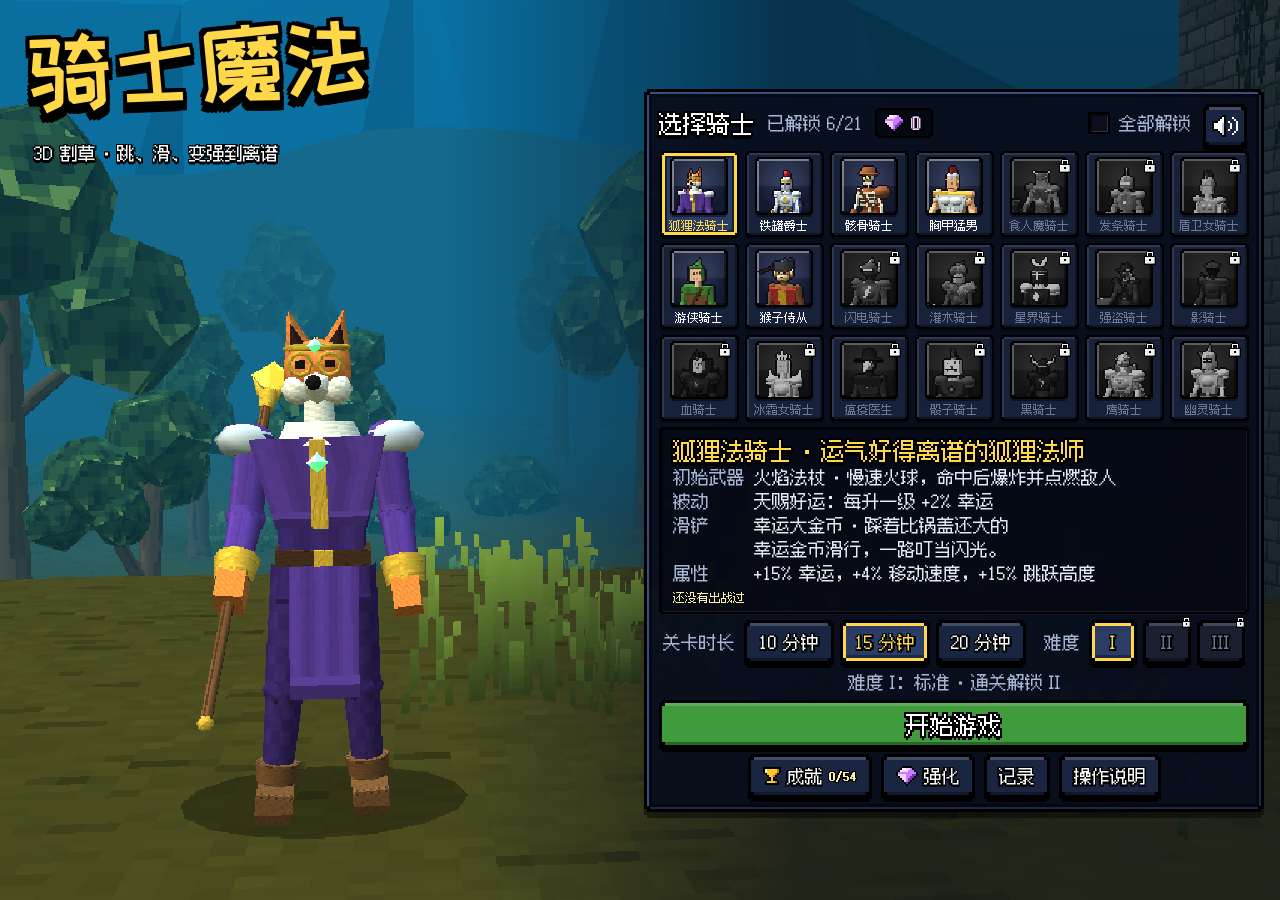
==== commit 24b496e2: "Update 骑士魔法: pixel UI, sound, progression, new content Built from the development branch at 6c41612 " ====
--- a/index.html
+++ b/index.html
@@ -50,12 +50,14 @@
 <link rel="apple-touch-startup-image" media="screen and (device-width: 768px) and (device-height: 1024px) and (-webkit-device-pixel-ratio: 2) and (orientation: portrait)" href="splash/splash-1536x2048.jpg">
 <link rel="apple-touch-startup-image" media="screen and (device-width: 768px) and (device-height: 1024px) and (-webkit-device-pixel-ratio: 2) and (orientation: landscape)" href="splash/splash-2048x1536.jpg">
 <script src="js/pwa.js"></script>
-<!-- 字体：像素字体和标题“骑士魔法”用到的字都在 fonts/ 里（css/fonts.css），不依赖外网，离线也一样。
+<!-- 字体：像素字体 KM Pixel 12 和标题“骑士魔法”用到的字都在 fonts/ 里（css/fonts.css），不依赖外网，离线也一样。
      下一行注释只给 claude.ai 的 Artifact 版本用：tools/build-artifact.js 会把它放出来，
-     那边万一不让用内联的 data: 字体，就用 Google Fonts 补上（这里的网页不加载它） -->
-<!-- artifact: <link rel="stylesheet" href="https://fonts.googleapis.com/css2?family=Pixelify+Sans:wght@400..700&family=ZCOOL+KuaiLe&display=swap"> -->
+     那边万一不让用内联的 data: 字体，标题字就用 Google Fonts 补上（这里的网页不加载它；像素字体没有在线的替代） -->
+<!-- artifact: <link rel="stylesheet" href="https://fonts.googleapis.com/css2?family=ZCOOL+KuaiLe&display=swap"> -->
 <link rel="stylesheet" href="css/fonts.css">
 <link rel="stylesheet" href="css/style.css">
+<!-- 界面套件（js/kit.js）：像素边框、按钮、面板、局内公告的样式 -->
+<link rel="stylesheet" href="css/kit.css">
 </head>
 <body>
 <canvas id="gl"></canvas>
@@ -144,7 +146,7 @@
         <h3>操作</h3>
         <div class="keys kb"><span class="nb">WASD 移动</span> · <span class="nb">鼠标 转视角</span> · <span class="nb">空格 跳跃</span> · <span class="nb">Shift / C / 右键 滑铲</span><span class="nb">（空中也能按住：落地直接滑；下坡越滑越快；落在斜坡上不摔伤）</span> · <span class="nb">E 互动</span> · <span class="nb">Esc 暂停</span></div>
         <div class="keys kb">升级时：<span class="nb">1 2 3 选择</span> · <span class="nb">R 重抽</span> · <span class="nb">X 跳过</span> · <span class="nb">B 放逐</span></div>
-        <div class="keys tc">触屏：左边拖动移动 · 右边拖动转视角 · 按住“跳跃”自动连跳 · 点一下“滑铲”保持滑铲（空中也能用，再点一下收起）</div>
+        <div class="keys tc">左边拖动：移动<br>右边拖动：转视角<br>按住跳跃：连跳<br>点一下滑铲：一直滑</div>
       </div>
     </div>
   </div>
@@ -166,7 +168,7 @@
   </div>
 </div>
 
-<div id="menu">
+<div id="menu" class="kmFontWait">
   <h1 class="logo">骑士魔法</h1>
   <div class="tag">3D 割草 · 跳、滑、变强到离谱</div>
   <div class="menuInner">
@@ -176,7 +178,7 @@
     <div id="menuSettings"></div>
     <button class="sbtn main big" data-act="start">开始游戏</button>
     <div class="keys"><span class="nb">WASD 移动</span> · <span class="nb">鼠标 转视角</span> · <span class="nb">空格 跳跃</span> · <span class="nb">E 互动</span> · <span class="nb">Shift/C/右键 滑铲</span><span class="nb">（空中也能按住：落地直接滑；下坡越滑越快；落在斜坡上不摔伤）</span> · <span class="nb">空中按住前进、慢慢转视角可以加速</span></div>
-    <div class="keys">每关限时：找到 Boss 传送门并召唤 Boss，打败它进入下一关。时间到了会来最终虫潮！</div>
+    <div class="keys">每关限时：找到 Boss 传送门，打败 Boss 进下一关；时间到了会来最终虫潮！</div>
     <div class="keys">iPad：左半屏拖动移动，右半屏拖动转视角，按住跳跃自动连跳，点一下滑铲保持滑铲</div>
   </div>
 </div>
@@ -197,6 +199,7 @@
 <script src="js/rides.js"></script>
 <script src="js/models_proj.js"></script>
 <script src="js/data_enemies.js"></script>
+<script src="js/data_enemies_more.js"></script>
 <script src="js/data_stages.js"></script>
 <script src="js/data_evo.js"></script>
 <script src="js/world.js"></script>
@@ -212,8 +215,19 @@
 <script src="js/evolution.js"></script>
 <script src="js/passives.js"></script>
 <script src="js/ui.js"></script>
+<script src="js/kit.js"></script>
 <script src="js/pace.js"></script>
 <script src="js/movement_ui.js"></script>
+<script src="js/data_meta.js"></script>
+<script src="js/meta.js"></script>
+<script src="js/feel_fx.js"></script>
+<script src="js/feel.js"></script>
+<script src="js/audio.js"></script>
+<script src="js/audio_sfx.js"></script>
+<script src="js/audio_songs.js"></script>
+<script src="js/audio_hooks.js"></script>
+<script src="js/content.js"></script>
+<script src="js/content_map.js"></script>
 <script src="js/main.js"></script>
 <script src="js/menu3d.js"></script>
 </body>
--- a/css/fonts.css
+++ b/css/fonts.css
@@ -1,15 +1,15 @@
-/* 本地字体：不依赖 Google Fonts，离线（装到主屏幕的 App）和打不开 Google 的网络里都能正常显示
-   - Pixelify Sans：数字和英文用的像素字体（可变字重 400~700，拉丁字符），SIL OFL 1.1，见 fonts/OFL-PixelifySans.txt
+/* 本地字体：不依赖外网，离线（装到主屏幕的 App）和打不开 Google 的网络里都能正常显示
+   - KM Pixel 12：界面和画布上所有的字（中文、数字、英文都用它）。Fusion Pixel Font 12px Proportional zh_hans 的子集（改了名字），
+     SIL OFL 1.1，见 fonts/OFL-KMPixel12.txt；改了什么见 fonts/KM-PATCH.txt（只留用到的字 + GB2312 一级字，数字 0 去掉斜线）。
+     tools/subset.py 生成；改了文案跑一次 python3 -I tools/subset.py --check，有缺字就重新生成
    - ZCOOL KuaiLe：标题“骑士魔法”的字体，只截取了这四个字（标题只用到这四个字），SIL OFL 1.1，见 fonts/OFL-ZCOOLKuaiLe.txt
-   claude.ai 的 Artifact 版本里这些字体会内联成 data: 地址，前面还垫了一份 Google Fonts：
-   同名字体后定义的优先，先用这里的；这里的万一加载不了才轮到 Google Fonts */
+   claude.ai 的 Artifact 版本里这些字体会内联成 data: 地址（标题字前面还垫了一份 Google Fonts） */
 @font-face {
-  font-family: "Pixelify Sans";
+  font-family: "KM Pixel 12";
   font-style: normal;
-  font-weight: 400 700;
-  font-display: swap;
-  src: url(../fonts/pixelify-sans-latin-wght.woff2) format("woff2");
-  unicode-range: U+0000-00FF, U+0131, U+0152-0153, U+02BB-02BC, U+02C6, U+02DA, U+02DC, U+0304, U+0308, U+0329, U+2000-206F, U+20AC, U+2122, U+2191, U+2193, U+2212, U+2215, U+FEFF, U+FFFD;
+  font-weight: 100 900;   /* 一个字重覆盖所有 weight：浏览器不会给它假加粗 */
+  font-display: block;
+  src: url(../fonts/km-pixel-12.woff2) format("woff2");
 }
 @font-face {
   font-family: "ZCOOL KuaiLe";
--- a/css/style.css
+++ b/css/style.css
@@ -1,5 +1,7 @@
-/* 骑士魔法 —— 像素风 HUD 与菜单：像素字体 + 黑色描边，深色面板配粗黑边框（单一游戏画风，不跟随系统深浅色） */
+/* 骑士魔法 —— 像素风 HUD 与菜单：一种像素字体 + 硬描边，深色面板配缺角黑框（单一游戏画风，不跟随系统深浅色） */
 /* 布局：全屏 3D 画布；顶部细经验条；左上 数据/生命/武器/魔典/任务，正上 倒计时/Boss，右上 等级/小地图；下方被动物品栏；触屏时右下角按钮 */
+/* 规则见 docs/knight-magic/design/UI_STYLE.md：字号只用 12/18/24/36/48（下面的 --fs-*），描边只用 --ol*；
+   像素边框（--fr-*）、按钮、面板、凹槽、局内公告这些公共组件在 css/kit.css（js/kit.js） */
 :root {
   --ink: #000;
   --paper: #fff;
@@ -16,27 +18,55 @@
   --accent: #ffd84a;
   --muted: #a9b6d3;
   --red: #ff3b30;
-  /* 数字和英文用像素字体；中文用系统粗黑体（混排时数字自动用像素字体） */
-  --font-pixel: "Pixelify Sans", "Silkscreen", monospace;
-  --font-cn: "PingFang SC", "Hiragino Sans GB", "Microsoft YaHei", "Noto Sans SC", sans-serif;
-  --font-mix: "Pixelify Sans", "Silkscreen", "PingFang SC", "Hiragino Sans GB", "Microsoft YaHei", "Noto Sans SC", sans-serif;
+  /* 字体：界面和画布上的字全用像素字体 KM Pixel 12（中文、数字、英文同一种，css/fonts.css）；只有标题“骑士魔法”用 ZCOOL KuaiLe。
+     后面几个是缺字时的备用（缺字用 tools/subset.py --check 查）；--font-pixel / --font-cn / --font-mix 是旧名字 */
+  --font-px: "KM Pixel 12", "PingFang SC", "Hiragino Sans GB", "Microsoft YaHei", "Noto Sans SC", sans-serif;
+  --font-pixel: var(--font-px);
+  --font-cn: var(--font-px);
+  --font-mix: var(--font-px);
   --font-logo: "ZCOOL KuaiLe", "PingFang SC", "Hiragino Sans GB", "Microsoft YaHei", sans-serif;
-  /* 硬边黑描边（1/2/3 像素） */
-  --ol1: 1px 0 0 #000, -1px 0 0 #000, 0 1px 0 #000, 0 -1px 0 #000, 1px 1px 0 #000, -1px 1px 0 #000, 1px -1px 0 #000, -1px -1px 0 #000;
-  --ol: 2px 0 0 #000, -2px 0 0 #000, 0 2px 0 #000, 0 -2px 0 #000, 2px 2px 0 #000, -2px 2px 0 #000, 2px -2px 0 #000, -2px -2px 0 #000;
-  --ol3: 3px 0 0 #000, -3px 0 0 #000, 0 3px 0 #000, 0 -3px 0 #000, 3px 3px 0 #000, -3px 3px 0 #000, 3px -3px 0 #000, -3px -3px 0 #000, 0 5px 0 #000, 3px 5px 0 #000, -3px 5px 0 #000;
+  /* 字号格子：一个字体像素（fp）= 字号 / 12，iPad 2 倍屏上 12/18/24/36/48 每个字体像素都正好是整数个屏幕像素；行高也写整数像素 */
+  --fs-s: 12px; --fs-m: 18px; --fs-l: 24px; --fs-xl: 36px; --fs-xxl: 48px;
+  /* 硬边黑描边：每一步正好 1 个字体像素（em 写法，按用它的元素自己的字号算）。
+     --ol1 八个方向（--ol 是旧名字，一样）；--ol3 再往下加 1 个字体像素的厚度（标题）。
+     text-shadow 继承下去的是算好的像素值：子元素换了字号要重新写一次 */
+  --o: calc(1em / 12); --oN: calc(-1em / 12); --o2: calc(2em / 12);
+  --ol1: var(--o) 0 0 #000, var(--oN) 0 0 #000, 0 var(--o) 0 #000, 0 var(--oN) 0 #000, var(--o) var(--o) 0 #000, var(--oN) var(--o) 0 #000, var(--o) var(--oN) 0 #000, var(--oN) var(--oN) 0 #000;
+  --ol: var(--ol1);
+  --ol3: var(--ol1), 0 var(--o2) 0 #000, var(--o) var(--o2) 0 #000, var(--oN) var(--o2) 0 #000;
+  /* 像素加粗（只给画面上的数字和拉丁字母，汉字不要）：同色往右多画 1 个字体像素，描边跟着往右宽 1 格；要配 letter-spacing: var(--o)。
+     --olB 到 24 号，--olB3 再加厚度（36、48 号） */
+  --olB: var(--o) 0 0 currentColor, var(--oN) 0 0 #000, var(--o2) 0 0 #000,
+    var(--oN) var(--oN) 0 #000, 0 var(--oN) 0 #000, var(--o) var(--oN) 0 #000, var(--o2) var(--oN) 0 #000,
+    var(--oN) var(--o) 0 #000, 0 var(--o) 0 #000, var(--o) var(--o) 0 #000, var(--o2) var(--o) 0 #000;
+  --olB3: var(--olB), var(--oN) var(--o2) 0 #000, 0 var(--o2) 0 #000, var(--o) var(--o2) 0 #000, var(--o2) var(--o2) 0 #000;
   /* 像素图块：左上亮边、右下暗边，上下两段色调 */
   --bevel: inset 2px 2px 0 rgba(255, 255, 255, 0.4), inset -2px -2px 0 rgba(0, 0, 0, 0.38);
   --tone: linear-gradient(rgba(255, 255, 255, 0.16) 50%, rgba(0, 0, 0, 0.13) 50%);
+  /* 面板：斜面的亮边 / 暗边，横幅的两种深蓝，面板里凹槽的底色 */
+  --edgeHi: #3a4e80; --edgeLo: #1c2846;
+  --navyL: #1d2a4d; --navyD: #131c36; --well: rgba(0, 0, 0, 0.3);
+  /* 文字：正文 / 标签（上面的 --muted）/ 不能用、锁住 */
+  --text2: #e6ecf8; --dim: #6f7893;
+  /* 用途色，每种一组（亮 L / 本色 M / 暗 D / 最暗 F）：金 = 奖励、进度、选中；红 = 危险（T：画面上没有底板的危险标题，红色天空上也看得清）；
+     橙 = 强敌；青 = 经验、系统；魔晶紫只给魔晶图标和魔晶数字。不要给某个功能另加新颜色 */
+  --goldL: #fff2a8; --goldM: #ffd84a; --goldD: #b8860f; --goldF: #5e4006;
+  --redL: #ffb0a0; --redM: #ff5a46; --redD: #a3262c; --redF: #4a0c0e; --redT: #ff7a64;
+  --orgL: #ffd0a0; --orgM: #ff9a4a; --orgD: #b4561a; --orgF: #52240a;
+  --cyaL: #c8f0ff; --cyaM: #6fd0ff; --cyaD: #1f6fa8; --cyaF: #0a2e4a;
+  --gemM: #c77dff; --gemL: #f3d2ff; --gemD: #6a2fa8;
   /* 旧变量名（其他文件注入的样式可能还在用） */
   --line: #000;
   --font-num: var(--font-pixel);
   --font-body: var(--font-mix);
   color-scheme: dark;
 }
+/* 3 倍屏（手机）：18 号字的一个字体像素是 4.5 个屏幕像素，会糊；--fs-m 换成 16 号（正好 4 个）。iPad 是 2 倍屏，不受影响 */
+@media (min-resolution: 2.5dppx) { :root { --fs-m: 16px; } }
 
 * { box-sizing: border-box; }
-html, body { margin: 0; height: 100%; overflow: hidden; background: #0b1424; color: var(--paper); font-family: var(--font-mix); -webkit-user-select: none; user-select: none; -webkit-touch-callout: none; touch-action: none; -webkit-text-size-adjust: 100%; }
+/* font-synthesis: none：像素字体不要浏览器假加粗、假斜体（字体本身声明了 100~900 所有字重） */
+html, body { margin: 0; height: 100%; overflow: hidden; background: #0b1424; color: var(--paper); font-family: var(--font-px); font-synthesis: none; -webkit-user-select: none; user-select: none; -webkit-touch-callout: none; touch-action: none; -webkit-text-size-adjust: 100%; }
 button { font-family: inherit; touch-action: manipulation; -webkit-tap-highlight-color: transparent; }
 
 #gl, #fxCanvas { position: fixed; inset: 0; width: 100%; height: 100%; display: block; }
@@ -48,16 +78,17 @@
 
 .hidden { display: none !important; }
 
-/* 受伤红屏 */
-#hurt { position: fixed; inset: 0; pointer-events: none; z-index: 4; box-shadow: inset 0 0 120px 40px rgba(255, 0, 30, 0.75); opacity: 0; }
-#hurt.on { animation: hurt 0.35s ease-out; }
+/* 受伤：屏幕四边一圈细的硬边红框（6 像素亮红 + 6 像素暗红，不要大片模糊的红光），0.24 秒分三格淡出；
+   伤害从哪边来，feel.js 在那一边再加一条红带（#fxDir）。在 HUD 下面（z-index 4），不会把 HUD 的字染红 */
+#hurt { position: fixed; inset: 0; pointer-events: none; z-index: 4; box-shadow: inset 0 0 0 6px rgba(255, 90, 70, 0.5), inset 0 0 0 12px rgba(163, 38, 44, 0.3); opacity: 0; }
+#hurt.on { animation: hurt 0.24s steps(3, end); }
 @keyframes hurt { from { opacity: 1; } to { opacity: 0; } }
 
 /* 像素小图标（ui.js 把字符画转成 SVG 填进来） */
 .px { display: inline-block; flex: none; width: 18px; height: 18px; filter: drop-shadow(0 2px 0 rgba(0, 0, 0, 0.55)); }
 .px svg { display: block; width: 100%; height: 100%; }
 /* 键位提示小键帽 */
-.key { display: inline-block; min-width: 20px; margin-right: 8px; padding: 1px 4px 2px; border: 2px solid #000; background: #eef1f7; color: #10131c; font-family: var(--font-pixel); font-weight: 700; font-size: 14px; line-height: 14px; text-align: center; text-shadow: none; box-shadow: inset 0 -3px 0 #9aa3b8; vertical-align: 2px; }
+.key { display: inline-block; min-width: 20px; margin-right: 8px; padding: 1px 4px 2px; border: 2px solid #000; background: #eef1f7; color: #10131c; font-size: var(--fs-s); line-height: 12px; text-align: center; text-shadow: none; box-shadow: inset 0 -3px 0 #9aa3b8; vertical-align: 2px; }
 
 /* ---------- HUD ---------- */
 #hud { position: fixed; inset: 0; z-index: 5; pointer-events: none; color: #fff; font-family: var(--font-mix); }
@@ -68,86 +99,104 @@
 
 /* 左上：数据行 → 生命条 → 武器 → 魔典 → 任务 */
 #topLeft { position: absolute; top: calc(env(safe-area-inset-top, 0px) + 17px); left: max(12px, env(safe-area-inset-left, 0px)); display: flex; flex-direction: column; align-items: flex-start; gap: 7px; transform-origin: top left; }
-#statRow { display: flex; align-items: center; gap: 14px; font-family: var(--font-pixel); font-weight: 700; font-size: 19px; line-height: 1; white-space: nowrap; text-shadow: var(--ol); }
+/* 画面上的数字：像素加粗（--olB + 1 个字体像素的字距） */
+#statRow { display: flex; align-items: center; gap: 12px; font-size: var(--fs-m); line-height: var(--fs-m); letter-spacing: var(--o); white-space: nowrap; text-shadow: var(--olB); }
 .stat { display: inline-flex; align-items: center; gap: 6px; }
-#goldBox.pop { animation: pop 0.2s; }
-@keyframes pop { 50% { transform: scale(1.18); } }
-
-#hpBar { position: relative; width: 236px; height: 22px; background: var(--hp-dark); border: 2px solid #000; box-shadow: 0 3px 0 rgba(0, 0, 0, 0.45); overflow: hidden; }
+/* 捡到金币：数字往上跳 3 像素（两格），不缩放 */
+#goldBox.pop { animation: pop 0.2s steps(2, end); }
+@keyframes pop { 50% { transform: translateY(-3px); } }
+
+/* 血条、Boss 血条、图块：小图块边框（2 像素黑边 + 缺角 + 2 像素投影，kit.css 的 --fr-tile）；border-image 旁边只写分开的 border-* 属性 */
+#hpBar { position: relative; width: 236px; height: 22px; background: var(--hp-dark); background-clip: padding-box; border: 2px solid transparent; border-image: var(--fr-tile) 4 4 6 4 / 4px 4px 6px 4px / 0 0 2px 0 stretch; overflow: hidden; }
 #hpFill { position: absolute; left: 0; top: 0; bottom: 0; width: 100%; background: var(--hp); box-shadow: inset 0 3px 0 rgba(255, 255, 255, 0.3), inset 0 -3px 0 rgba(0, 0, 0, 0.28); transition: width 0.12s; }
 /* 护盾：接在生命后面的琥珀色段 */
 #shieldFill { position: absolute; left: 100%; top: 0; bottom: 0; width: 0; background: var(--shield); box-shadow: inset 2px 0 0 rgba(0, 0, 0, 0.35), inset 0 3px 0 rgba(255, 255, 255, 0.38), inset 0 -3px 0 rgba(0, 0, 0, 0.25); transition: width 0.12s, left 0.12s; }
-#hpText { position: absolute; inset: 0; display: flex; align-items: center; justify-content: center; font-family: var(--font-pixel); font-weight: 700; font-size: 15px; line-height: 1; letter-spacing: 0.5px; white-space: nowrap; text-shadow: var(--ol); }
-#hpBar.low #hpFill { animation: lowhp 0.9s steps(2) infinite; }
-@keyframes lowhp { 50% { background-color: #ff6650; } }
+#hpText { position: absolute; inset: 0; display: flex; align-items: center; justify-content: center; font-size: var(--fs-m); line-height: var(--fs-m); letter-spacing: var(--o); white-space: nowrap; text-shadow: var(--olB); }
+/* 低血量：血条一亮一暗（盖一层亮红，只动 opacity） */
+#hpFill::after { content: ""; position: absolute; inset: 0; background: #ff6650; box-shadow: inset 0 3px 0 rgba(255, 255, 255, 0.3), inset 0 -3px 0 rgba(0, 0, 0, 0.28); opacity: 0; }
+#hpBar.low #hpFill::after { animation: lowhp 0.9s steps(1, end) infinite; }
+@keyframes lowhp { 50% { opacity: 1; } }
 
 /* 武器 / 魔典：像素图块，每行 4 个，等级写在图块下面；图块里面 36 像素正好放一个图标（1 倍 / iPad 2 倍，像素整齐） */
 .slots { display: grid; grid-template-columns: repeat(4, 40px); gap: 15px 6px; padding-bottom: 12px; }
 /* 往下让 3 像素：超武武器栏左上角的「超」角标（evolution.js）不压到生命条 */
 #weaponSlots { margin-top: 3px; }
-.slot { position: relative; width: 40px; height: 40px; border: 2px solid #000; background-color: #5a6378; background-image: var(--tone) !important; display: flex; align-items: center; justify-content: center; font-family: var(--font-cn); font-weight: 900; font-size: 18px; line-height: 1; color: #fff; text-shadow: var(--ol1), 0 2px 0 #000; box-shadow: var(--bevel), 0 2px 0 rgba(0, 0, 0, 0.45); }
-.slot.empty { background: rgba(6, 10, 22, 0.55); background-image: none !important; border-color: rgba(0, 0, 0, 0.7); box-shadow: inset 0 0 0 1px rgba(255, 255, 255, 0.12); }
+.slot { position: relative; width: 40px; height: 40px; border: 2px solid transparent; border-image: var(--fr-tile) 4 4 6 4 / 4px 4px 6px 4px / 0 0 2px 0 stretch; background-color: #5a6378; background-image: var(--tone) !important; background-clip: padding-box; display: flex; align-items: center; justify-content: center; font-size: var(--fs-m); line-height: 18px; color: #fff; text-shadow: var(--ol1), 0 var(--o2) 0 #000; box-shadow: var(--bevel); }
+/* 空栏位：没有投影的小边框 */
+.slot.empty { background-color: rgba(6, 10, 22, 0.55); background-image: none !important; border-image: var(--fr-tile0) 4 / 4px stretch; box-shadow: inset 0 0 0 1px rgba(255, 255, 255, 0.1); }
 .slot.empty::after { content: ""; width: 4px; height: 4px; background: rgba(255, 255, 255, 0.28); }
-.slotLv { position: absolute; left: 50%; top: 100%; transform: translateX(-50%); margin-top: 3px; font-family: var(--font-pixel); font-weight: 400; font-size: 12px; line-height: 1; color: #fff; white-space: nowrap; text-shadow: var(--ol1); }
+.slotLv { position: absolute; left: 50%; top: 100%; transform: translateX(-50%); margin-top: 3px; font-size: var(--fs-s); line-height: 12px; letter-spacing: var(--o); color: #fff; white-space: nowrap; text-shadow: var(--olB); }
 /* 魔典：左边一条书脊 */
-#tomeSlots .slot:not(.empty) { padding-left: 3px; box-shadow: inset 5px 0 0 rgba(0, 0, 0, 0.32), var(--bevel), 0 2px 0 rgba(0, 0, 0, 0.45); }
+#tomeSlots .slot:not(.empty) { padding-left: 3px; box-shadow: inset 5px 0 0 rgba(0, 0, 0, 0.32), var(--bevel); }
+/* 超武栏位：保留 evolution.js 的金框（不用像素边框） */
+#weaponSlots .slot.evoSlot { border-image: none; }
 
 /* 任务框 */
 #quest { display: flex; flex-direction: column; align-items: flex-start; gap: 4px; margin-top: -3px; }
-.questRow { display: flex; align-items: center; gap: 7px; padding: 4px 10px 4px 6px; background: rgba(0, 0, 0, 0.58); border: 2px solid #000; box-shadow: inset 0 0 0 1px rgba(255, 255, 255, 0.1); font-weight: 700; font-size: 14px; line-height: 1.2; white-space: nowrap; text-shadow: var(--ol1); }
-.questBox { flex: none; width: 13px; height: 13px; border: 2px solid currentColor; background: rgba(0, 0, 0, 0.5); box-shadow: 0 0 0 1px #000; }
-.questRow.red { color: #ff5a4a; font-size: 16px; }
+/* 画面上允许的底板只有小面板（--fr-plate）：任务框、互动提示、状态条 */
+.questRow { display: flex; align-items: center; gap: 6px; padding: 3px 12px 3px 6px; background: rgba(0, 0, 0, 0.58); background-clip: padding-box; border: 2px solid transparent; border-image: var(--fr-plate) 4 4 7 4 / 4px 4px 7px 4px / 0 0 3px 0 stretch; font-size: var(--fs-m); line-height: 24px; white-space: nowrap; text-shadow: var(--ol1); }
+.questBox { flex: none; width: 14px; height: 14px; border: 2px solid currentColor; background: rgba(0, 0, 0, 0.5); box-shadow: 0 0 0 1px #000; }
+.questRow.red { color: #ff5a4a; }
 .questRow.boss { color: #ffc2b8; }
 .questRow.go { color: #e0b8ff; }
 .questRow.purple { color: #d8a8ff; }
 
 /* 正上：倒计时 + 关卡名 + Boss 血条 */
 #topCenter { position: absolute; top: calc(env(safe-area-inset-top, 0px) + 13px); left: 50%; transform: translateX(-50%); transform-origin: top center; display: flex; flex-direction: column; align-items: center; gap: 3px; text-align: center; }
-#timer { font-family: var(--font-pixel); font-weight: 700; font-size: 44px; line-height: 0.95; letter-spacing: 1px; color: #fff; text-shadow: var(--ol3); }
+#timer { font-size: var(--fs-xxl); line-height: var(--fs-xxl); letter-spacing: var(--o); color: #fff; text-shadow: var(--olB3); }
 #timer.red { color: var(--red); }
-#stageName { font-weight: 700; font-size: 14px; line-height: 1.2; color: #e6edff; white-space: nowrap; text-shadow: var(--ol1), 0 2px 0 #000; }
-#bossBar { margin-top: 8px; width: clamp(220px, calc(100vw - 620px), 560px); }
-#bossName { margin-bottom: 4px; font-weight: 900; font-size: 18px; line-height: 1.15; color: #fff; white-space: nowrap; text-shadow: var(--ol); }
-.bossTrack { height: 16px; border: 2px solid #000; background: #2a0709; box-shadow: 0 3px 0 rgba(0, 0, 0, 0.45); }
+/* 难度不单独占一行：接在关卡名后面，灰色（「第 1 关 · 森林 · 难度 II」；meta.js 写 data-tier=" · 难度 II"） */
+#stageName { margin-top: 3px; font-size: var(--fs-m); line-height: 24px; color: #e6edff; white-space: nowrap; text-shadow: var(--ol1); }
+#stageName::after { content: attr(data-tier); color: var(--muted); }
+#bossBar { margin-top: 6px; width: clamp(220px, calc(100vw - 620px), 560px); }
+#bossName { margin-bottom: 3px; font-size: var(--fs-m); line-height: 24px; color: #fff; white-space: nowrap; text-shadow: var(--ol1), 0 var(--o2) 0 #000; }
+.bossTrack { height: 16px; background: #2a0709; background-clip: padding-box; border: 2px solid transparent; border-image: var(--fr-tile) 4 4 6 4 / 4px 4px 6px 4px / 0 0 2px 0 stretch; }
 #bossFill { height: 100%; width: 100%; background: var(--hp); box-shadow: inset 0 3px 0 rgba(255, 255, 255, 0.28), inset 0 -3px 0 rgba(0, 0, 0, 0.3); transition: width 0.1s; }
 
 /* 右上：宝箱价格、等级、暂停，下面是圆形小地图 */
 #topRight { position: absolute; top: calc(env(safe-area-inset-top, 0px) + 13px); right: max(12px, env(safe-area-inset-right, 0px)); display: flex; flex-direction: column; align-items: flex-end; gap: 4px; transform-origin: top right; }
 #lvRow { display: flex; align-items: center; gap: 12px; }
-#chestBox { display: inline-flex; align-items: center; gap: 5px; font-family: var(--font-pixel); font-weight: 700; font-size: 16px; line-height: 1; color: var(--gold); white-space: nowrap; text-shadow: var(--ol1), 0 2px 0 #000; }
+#chestBox { display: inline-flex; align-items: center; gap: 5px; font-size: var(--fs-m); line-height: var(--fs-m); letter-spacing: var(--o); color: var(--gold); white-space: nowrap; text-shadow: var(--olB); }
 #chestBox .px { width: 18px; height: 16px; }
-#lvText { font-family: var(--font-pixel); font-weight: 700; font-size: 32px; line-height: 1; color: #fff; white-space: nowrap; text-shadow: var(--ol); }
-#lvText::before { content: "LV "; font-size: 20px; }
-#btnPause { pointer-events: auto; width: 40px; height: 40px; padding: 0; border: 3px solid #000; background: var(--panel2); display: flex; align-items: center; justify-content: center; gap: 5px; box-shadow: var(--bevel), 0 3px 0 #000; cursor: pointer; }
+#lvText { font-size: var(--fs-xl); line-height: var(--fs-xl); letter-spacing: var(--o); color: #fff; white-space: nowrap; text-shadow: var(--olB3); }
+#lvText::before { content: "LV "; font-size: var(--fs-m); letter-spacing: var(--o); text-shadow: var(--olB); }
+/* 暂停：和别的按钮同一种像素按钮边框（--fr-btn；按下去换 --fr-btn-d、往下 3 像素） */
+#btnPause { position: relative; pointer-events: auto; width: 40px; height: 40px; padding: 0; border: 3px solid transparent; border-image: var(--fr-btn) 6 6 10 6 / 6px 6px 10px 6px / 0 0 4px 0 stretch; background: var(--panel2); background-clip: padding-box; display: flex; align-items: center; justify-content: center; gap: 5px; box-shadow: var(--bevel); cursor: pointer; }
+/* 按得到的范围四边各多 4 像素（48×48，触控至少 44；画出来的按钮还是 40×40） */
+#btnPause::before { content: ""; position: absolute; inset: -7px; }
 #btnPause span { display: block; width: 6px; height: 16px; background: #fff; box-shadow: 0 2px 0 rgba(0, 0, 0, 0.5); }
-#btnPause:active { transform: translateY(2px); box-shadow: var(--bevel), 0 1px 0 #000; }
+#btnPause:active { transform: translateY(3px); border-image-source: var(--fr-btn-d); border-image-slice: 6 6 7 6; border-image-width: 6px 6px 7px 6px; border-image-outset: 0 0 1px 0; }
 #mapBox { position: relative; width: 176px; height: 176px; }
 #minimap { position: absolute; left: 13px; top: 13px; width: 150px; height: 150px; image-rendering: pixelated; }
-.cmp { position: absolute; font-family: var(--font-pixel); font-weight: 600; font-size: 15px; line-height: 1; color: #fff; text-shadow: var(--ol1), 0 2px 0 #000; }
-.cmp.n { top: -2px; left: 50%; transform: translateX(-50%); color: var(--accent); }
-.cmp.s { bottom: -2px; left: 50%; transform: translateX(-50%); }
+.cmp { position: absolute; font-size: var(--fs-m); line-height: var(--fs-m); color: #fff; text-shadow: var(--ol1); }
+/* N / S 横着居中：不用 translateX(-50%)（N、S 是 7 个字体像素宽，往左挪一半会落在半个设备像素上），左边取整到 1 像素 */
+.cmp.n { top: -2px; left: calc(50% - 5px); left: round(calc(50% - 3.5em / 12), 1px); color: var(--accent); }
+.cmp.s { bottom: -2px; left: calc(50% - 5px); left: round(calc(50% - 3.5em / 12), 1px); }
 .cmp.w { left: 0; top: 50%; transform: translateY(-50%); }
 .cmp.e { right: 0; top: 50%; transform: translateY(-50%); }
 
 /* 左下：角色被动等状态文字 */
 #bottomLeft { position: absolute; left: max(12px, env(safe-area-inset-left, 0px)); bottom: calc(env(safe-area-inset-bottom, 0px) + 12px); display: flex; flex-direction: column; gap: 2px; max-width: 32vw; }
-#passiveText { font-weight: 700; font-size: 14px; line-height: 1.3; color: var(--accent); text-shadow: var(--ol1), 0 2px 0 #000; }
+#passiveText { font-size: var(--fs-m); line-height: 24px; color: var(--accent); text-shadow: var(--ol1), 0 var(--o2) 0 #000; }
 #passiveText:empty { display: none; }
 body.touch #bottomLeft { bottom: calc(env(safe-area-inset-bottom, 0px) + 150px); }
 
 /* 下方：被动物品栏（多了往上换行） */
 #itemBar { position: absolute; left: 50%; bottom: calc(env(safe-area-inset-bottom, 0px) + 10px); transform: translateX(-50%); width: min(780px, calc(100vw - 420px)); display: flex; flex-wrap: wrap-reverse; justify-content: center; gap: 4px; }
-.itm { position: relative; flex: none; width: 40px; height: 40px; border: 2px solid #000; background-color: #5a6378; background-image: var(--tone) !important; display: flex; align-items: center; justify-content: center; font-family: var(--font-cn); font-weight: 900; font-size: 16px; line-height: 1; color: #fff; text-shadow: var(--ol1), 0 2px 0 #000; box-shadow: inset 0 -3px 0 var(--rc, transparent), var(--bevel), 0 2px 0 rgba(0, 0, 0, 0.45); }
-.itmN { position: absolute; z-index: 1; right: -5px; bottom: -6px; font-family: var(--font-pixel); font-weight: 400; font-size: 12px; line-height: 1; color: #fff; text-shadow: var(--ol1); }
+.itm { position: relative; flex: none; width: 40px; height: 40px; border: 2px solid transparent; border-image: var(--fr-tile) 4 4 6 4 / 4px 4px 6px 4px / 0 0 2px 0 stretch; background-color: #5a6378; background-image: var(--tone) !important; background-clip: padding-box; display: flex; align-items: center; justify-content: center; font-size: var(--fs-m); line-height: 18px; color: #fff; text-shadow: var(--ol1), 0 var(--o2) 0 #000; box-shadow: inset 0 -3px 0 var(--rc, transparent), var(--bevel); }
+.itmN { position: absolute; z-index: 1; right: -5px; bottom: -6px; font-size: var(--fs-s); line-height: 12px; letter-spacing: var(--o); color: #fff; text-shadow: var(--olB); }
 /* 触屏横屏：放在摇杆区（左 45%）和右下角按钮之间 */
 body.touch #itemBar { left: calc(45vw + 30px); right: calc(max(26px, env(safe-area-inset-right, 0px)) + 228px); width: auto; transform: none; }
 
-/* 提示文字：总在正上方一列（倒计时、Boss 血条、进度条）下面（--tcBottom 由 ui.js 量出）；横屏时不宽过左上那一列 */
-#toasts { position: absolute; top: max(calc(env(safe-area-inset-top, 0px) + max(150px, 21vh)), calc(var(--tcBottom, 0px) + 10px)); left: 50%; transform: translateX(-50%); width: max-content; max-width: max(300px, calc(100vw - 680px)); display: flex; flex-direction: column; align-items: center; gap: 4px; }
-.toast { font-weight: 900; font-size: 22px; line-height: 1.25; text-align: center; text-shadow: var(--ol), 0 4px 0 #000; animation: toastIn 0.25s ease-out; }
-@keyframes toastIn { from { transform: scale(1.4); opacity: 0; } to { transform: scale(1); opacity: 1; } }
-
-#prompt { position: absolute; bottom: calc(env(safe-area-inset-bottom, 0px) + 132px); left: 50%; transform: translateX(-50%); width: max-content; max-width: calc(100vw - 32px); padding: 6px 14px; background: rgba(0, 0, 0, 0.62); border: 2px solid #000; box-shadow: inset 0 0 0 2px rgba(255, 255, 255, 0.12), 0 3px 0 rgba(0, 0, 0, 0.45); font-weight: 800; font-size: 19px; line-height: 1.3; text-align: center; text-shadow: var(--ol1); }
+/* 提示文字：一行描边字，没有底板；总在正上方一列（倒计时、Boss 血条、进度条，--tcBottom 由 ui.js 量出）和局内公告（--kmAnnB，js/kit.js 量出）下面；
+   横屏时不宽过左上那一列。9 个字以内 24 号，长的 18 号（ui.js 加 .kmLong） */
+#toasts { position: absolute; top: max(calc(env(safe-area-inset-top, 0px) + max(150px, 21vh)), calc(var(--tcBottom, 0px) + 10px), calc(var(--kmAnnB, 0px) + 10px));
+  top: max(calc(env(safe-area-inset-top, 0px) + max(150px, round(21vh, 1px))), calc(var(--tcBottom, 0px) + 10px), calc(var(--kmAnnB, 0px) + 10px)); left: 50%; transform: translateX(-50%); width: max-content; max-width: max(300px, calc(100vw - 680px)); display: flex; flex-direction: column; align-items: center; gap: 4px; }
+.toast { font-size: var(--fs-l); line-height: 30px; text-align: center; text-shadow: var(--ol3); animation: toastIn 0.18s steps(3, jump-start); }
+.toast.kmLong { font-size: var(--fs-m); line-height: 24px; text-shadow: var(--ol1), 0 var(--o2) 0 #000; }
+@keyframes toastIn { from { transform: translateY(-6px); opacity: 0; } }
+
+#prompt { position: absolute; bottom: calc(env(safe-area-inset-bottom, 0px) + 132px); left: 50%; transform: translateX(-50%); width: max-content; max-width: calc(100vw - 32px); padding: 6px 14px; background: rgba(0, 0, 0, 0.62); background-clip: padding-box; border: 2px solid transparent; border-image: var(--fr-plate) 4 4 7 4 / 4px 4px 7px 4px / 0 0 3px 0 stretch; font-size: var(--fs-m); line-height: 24px; text-align: center; text-shadow: var(--ol1); }
 #prompt.bad { color: #ff8a7a; }
 
 /* 触屏 */
@@ -155,128 +204,159 @@
 #joyKnob { position: fixed; left: 0; top: 0; width: 52px; height: 52px; border-radius: 50%; background: #e8ecf5; border: 3px solid #000; box-shadow: inset 0 4px 0 #fff, inset 0 -5px 0 #8f99b0; pointer-events: none; z-index: 6; }
 #touchBtns { display: none; }
 body.touch #touchBtns { display: block; }
-#touchBtns button { position: absolute; pointer-events: auto; padding: 0; border: 3px solid #000; border-radius: 50%; color: #fff; font-family: var(--font-cn); font-weight: 900; text-shadow: var(--ol); box-shadow: inset 0 5px 0 rgba(255, 255, 255, 0.3), inset 0 -6px 0 rgba(0, 0, 0, 0.3), 0 4px 0 #000; }
+#touchBtns button { position: absolute; pointer-events: auto; padding: 0; border: 3px solid #000; border-radius: 50%; color: #fff; text-shadow: var(--ol1), 0 var(--o2) 0 #000; box-shadow: inset 0 5px 0 rgba(255, 255, 255, 0.3), inset 0 -6px 0 rgba(0, 0, 0, 0.3), 0 4px 0 #000; }
 #touchBtns button.down { transform: translateY(3px); box-shadow: inset 0 5px 0 rgba(255, 255, 255, 0.3), inset 0 -3px 0 rgba(0, 0, 0, 0.3), 0 1px 0 #000; }
-#btnJump { right: max(26px, env(safe-area-inset-right, 0px)); bottom: calc(env(safe-area-inset-bottom, 0px) + 30px); width: 96px; height: 96px; font-size: 24px; background: #3f9b3c; }
-#btnSlide { right: calc(max(26px, env(safe-area-inset-right, 0px)) + 112px); bottom: calc(env(safe-area-inset-bottom, 0px) + 22px); width: 76px; height: 76px; font-size: 20px; background: #2f6db5; }
-#btnUse { right: calc(max(26px, env(safe-area-inset-right, 0px)) + 14px); bottom: calc(env(safe-area-inset-bottom, 0px) + 140px); width: 72px; height: 72px; font-size: 19px; background: #d4891a; }
-
-/* ---------- 弹窗：深色面板 + 3 像素黑边 ---------- */
+#btnJump { right: max(26px, env(safe-area-inset-right, 0px)); bottom: calc(env(safe-area-inset-bottom, 0px) + 30px); width: 96px; height: 96px; font-size: var(--fs-l); background: #3f9b3c; }
+#btnSlide { right: calc(max(26px, env(safe-area-inset-right, 0px)) + 112px); bottom: calc(env(safe-area-inset-bottom, 0px) + 22px); width: 76px; height: 76px; font-size: var(--fs-l); background: #2f6db5; }
+#btnUse { right: calc(max(26px, env(safe-area-inset-right, 0px)) + 14px); bottom: calc(env(safe-area-inset-bottom, 0px) + 140px); width: 72px; height: 72px; font-size: var(--fs-l); background: #d4891a; }
+
+/* ---------- 弹窗：深色面板（缺角黑边 + 两色斜面 + 硬投影，边框和底色在 kit.css 的「面板」） ---------- */
 #modalBg { position: fixed; inset: 0; background: rgba(3, 7, 16, 0.6); z-index: 10; }
-.modal { position: fixed; inset: 0; margin: auto; z-index: 11; width: min(940px, calc(100vw - 24px - env(safe-area-inset-left, 0px) - env(safe-area-inset-right, 0px))); height: -webkit-fit-content; height: fit-content; max-height: calc(100vh - 24px - env(safe-area-inset-top, 0px) - env(safe-area-inset-bottom, 0px)); max-height: calc(100dvh - 24px - env(safe-area-inset-top, 0px) - env(safe-area-inset-bottom, 0px)); overflow-x: hidden; overflow-y: auto; padding: 16px 18px 20px; text-align: center; background: var(--panel-solid); border: 3px solid #000; box-shadow: inset 0 0 0 2px var(--edge), inset 0 0 0 5px rgba(0, 0, 0, 0.45), 0 8px 0 rgba(0, 0, 0, 0.45); -webkit-overflow-scrolling: touch; touch-action: pan-y; }
-.modal h2 { margin: 2px 0 14px; font-weight: 900; font-size: 34px; line-height: 1.2; letter-spacing: 1px; color: var(--accent); text-shadow: var(--ol3); }
-.modal h3 { margin: 14px 0 6px; font-weight: 800; font-size: 17px; color: var(--muted); text-shadow: var(--ol1); }
+.modal { position: fixed; inset: 0; margin: auto; z-index: 11; width: min(940px, calc(100vw - 24px - env(safe-area-inset-left, 0px) - env(safe-area-inset-right, 0px))); height: -webkit-fit-content; height: fit-content; max-height: calc(100vh - 24px - env(safe-area-inset-top, 0px) - env(safe-area-inset-bottom, 0px)); max-height: calc(100dvh - 24px - env(safe-area-inset-top, 0px) - env(safe-area-inset-bottom, 0px)); overflow-x: hidden; overflow-y: auto; padding: 16px 18px 20px; text-align: center; -webkit-overflow-scrolling: touch; touch-action: pan-y; }
+.modal h2 { margin: 3px 0 12px; font-size: var(--fs-xl); line-height: 42px; color: var(--accent); text-shadow: var(--ol3); }
+/* 面板里的小标题和正文不描边（只有大标题、按钮、卡片名字描边） */
+.modal h3 { margin: 12px 0 6px; font-size: var(--fs-m); line-height: 24px; color: var(--muted); }
 .cards { display: flex; gap: 14px; justify-content: center; flex-wrap: wrap; padding: 4px 2px 8px; }
-/* 卡片：边框颜色 = 稀有度（绿/蓝/紫/红/黄） */
-.card { position: relative; flex: 1 1 230px; max-width: 280px; min-height: 172px; padding: 12px 12px 10px; text-align: left; border: 3px solid var(--rc); background: linear-gradient(180deg, var(--rg), rgba(0, 0, 0, 0) 52px), linear-gradient(180deg, #1c2744, #0e1528); color: #fff; box-shadow: 0 0 0 2px #000, inset 0 0 0 2px rgba(0, 0, 0, 0.55), 0 6px 0 2px #000, 0 0 22px var(--rg); cursor: pointer; display: flex; flex-direction: column; gap: 9px; animation: cardIn 0.25s ease-out backwards; }
-.card:nth-child(2) { animation-delay: 0.05s; }
-.card:nth-child(3) { animation-delay: 0.1s; }
-@keyframes cardIn { from { transform: translateY(20px) scale(0.9); opacity: 0; } }
+/* 卡片：边框颜色 = 稀有度（绿/蓝/紫/红/黄）；四个缺角、史诗 / 传说外面那圈硬边在 kit.css。不要软光晕 */
+.card { position: relative; flex: 1 1 230px; max-width: 280px; min-height: 172px; padding: 12px 12px 10px; text-align: left; border: 3px solid var(--rc); background: linear-gradient(180deg, var(--rg), rgba(0, 0, 0, 0) 52px), linear-gradient(180deg, #1c2744, #0e1528); color: #fff; box-shadow: 0 0 0 2px #000, inset 0 0 0 2px rgba(0, 0, 0, 0.55), 0 6px 0 2px #000; cursor: pointer; display: flex; flex-direction: column; gap: 9px; animation: cardIn 0.2s steps(4, jump-start) backwards; }
+.card:nth-child(2) { animation-delay: 0.06s; }
+.card:nth-child(3) { animation-delay: 0.12s; }
+@keyframes cardIn { from { transform: translateY(18px); opacity: 0; } }
 @media (hover: hover) { .card:hover:not(:disabled) { transform: translateY(-4px); } }
 .card:active:not(:disabled) { transform: translateY(2px); }
 .card:disabled { opacity: 0.45; cursor: default; }
-.cardTop { display: flex; gap: 10px; align-items: center; padding-right: 22px; }
+.cardTop { display: flex; gap: 9px; align-items: center; padding-right: 22px; }
 body.touch .cardTop { padding-right: 0; }
-.cardIcon { flex: none; width: 58px; height: 58px; border: 2px solid #000; background-color: #5a6378; background-image: var(--tone) !important; display: flex; align-items: center; justify-content: center; font-family: var(--font-cn); font-weight: 900; font-size: 26px; line-height: 1; color: #fff; text-shadow: var(--ol), 0 3px 0 #000; box-shadow: var(--bevel), 0 3px 0 rgba(0, 0, 0, 0.5); }
-.cardTitle { font-weight: 900; font-size: 21px; line-height: 1.15; text-shadow: var(--ol1), 0 2px 0 #000; }
-.cardSub { margin-top: 2px; font-size: 13px; color: var(--muted); }
-.cardLines { flex: 1; font-size: 15px; line-height: 1.45; color: #e3e9f7; }
+.cardIcon { flex: none; width: 58px; height: 58px; border: 2px solid transparent; border-image: var(--fr-tile) 4 4 6 4 / 4px 4px 6px 4px / 0 0 2px 0 stretch; background-color: #5a6378; background-image: var(--tone) !important; background-clip: padding-box; display: flex; align-items: center; justify-content: center; font-size: var(--fs-l); line-height: 24px; color: #fff; text-shadow: var(--ol1), 0 var(--o2) 0 #000; box-shadow: var(--bevel); }
+.cardTitle { font-size: var(--fs-l); line-height: 30px; text-shadow: var(--ol1), 0 var(--o2) 0 #000; }
+.cardSub { margin-top: 0; font-size: var(--fs-s); line-height: 18px; color: var(--muted); }
+.cardLines { flex: 1; font-size: var(--fs-m); line-height: 24px; color: #e3e9f7; text-wrap: pretty; }
 .cardLines div:first-child { font-weight: 800; color: #fff; }
-.cardRarity { font-weight: 900; font-size: 15px; color: var(--rc); text-align: right; text-shadow: var(--ol1); }
-.cardKey { position: absolute; top: 8px; right: 8px; min-width: 20px; padding: 1px 4px 2px; border: 2px solid #000; background: #0b1020; color: var(--accent); font-family: var(--font-pixel); font-weight: 700; font-size: 14px; line-height: 14px; text-align: center; box-shadow: inset 0 0 0 1px rgba(255, 255, 255, 0.2); }
+/* 每一行折行时几行差不多长（中文不留一两个字的尾巴：「…把敌人 / 卷飞」）；text-wrap: pretty 管不住两个字的尾巴 */
+.cardLines div { text-wrap: balance; }
+.cardRarity { font-size: var(--fs-m); line-height: 24px; color: var(--rc); text-align: right; text-shadow: var(--ol1); }
+/* 价格（商人）：金币色；买不起时灰（卡片本身也变暗，后面写「还差 N」） */
+.cardRarity.cardPrice { color: var(--goldM); }
+.card:disabled .cardRarity.cardPrice { color: var(--muted); }
+.cardKey { position: absolute; top: 8px; right: 8px; min-width: 20px; padding: 1px 4px 2px; border: 2px solid #000; background: #0b1020; color: var(--accent); font-size: var(--fs-s); line-height: 12px; text-align: center; box-shadow: inset 0 0 0 1px rgba(255, 255, 255, 0.2); }
 body.touch .cardKey { display: none; }
 .banishing .card { border-style: dashed; }
 .row { display: flex; gap: 12px; justify-content: center; flex-wrap: wrap; margin-top: 16px; }
 /* 弹窗最下面的按钮行：内容太高要滚动时（矮屏、手机）钉在弹窗底部，按钮一直看得到（下边距挪到按钮行里，钉住时贴着边框） */
 #levelModal, #shopModal, #pauseModal, #endModal { padding-bottom: 8px; }
 .modal > .row:last-child { position: sticky; bottom: -8px; z-index: 1; margin-top: 8px; padding: 8px 0 12px; background: var(--panel-solid); }
-/* 像素按钮 */
-.sbtn { min-height: 46px; padding: 8px 18px; border: 3px solid #000; border-radius: 0; background: var(--panel2); color: #fff; font-weight: 800; font-size: 18px; line-height: 1.2; text-shadow: var(--ol1); box-shadow: inset 0 3px 0 rgba(255, 255, 255, 0.18), inset 0 -4px 0 rgba(0, 0, 0, 0.35), 0 4px 0 #000; cursor: pointer; }
-.sbtn.main { background: #3f9b3c; }
-.sbtn.big { padding: 10px 40px; font-size: 26px; text-shadow: var(--ol); }
-.sbtn:disabled { opacity: 0.4; cursor: default; }
+/* 暂停的按钮行：横屏（不是矮屏）上下边距收 13 像素，按钮还在原来钉在底部时的位置，iPad 横屏开局（背包很空）不用滚动；
+   钉住时停在内边距的上沿，下面 8 像素用同色的投影盖住（往上滚的内容不会从按钮下面露出来）。竖屏少 1 像素，开局正好放得下 */
+@media (orientation: landscape) and (min-height: 701px) { #pauseModal > .row:last-child { bottom: 0; padding: 3px 0 4px; box-shadow: 0 8px 0 var(--panel-solid); } }
+@media (orientation: portrait) { #pauseModal > .row:last-child { padding-bottom: 11px; } }
+/* 像素按钮：这里是大小和底色（只用 background-color，background 简写会冲掉 kit.css 的缺角）；边框、斜面、按下去、选中、不能按的样子在 kit.css */
+.sbtn { min-height: 48px; padding: 9px 18px; background-color: var(--panel2); color: #fff; font-size: var(--fs-m); line-height: 24px; cursor: pointer; }
+.sbtn.main { background-color: #3f9b3c; }
+.sbtn.big { padding: 9px 36px; font-size: var(--fs-l); line-height: 30px; text-shadow: var(--ol1), 0 var(--o2) 0 #000; }
 .sbtn .key { margin-right: 7px; vertical-align: 1px; }
-.sbtn .cnt { display: inline-block; margin-left: 8px; padding: 0 5px; border: 2px solid #000; background: rgba(0, 0, 0, 0.45); font-family: var(--font-pixel); font-weight: 700; font-size: 15px; line-height: 18px; color: var(--accent); vertical-align: 1px; }
+.sbtn .cnt { display: inline-block; margin-left: 9px; padding: 0 6px; border: 2px solid #000; background: #0b1020; font-size: var(--fs-m); line-height: 18px; color: var(--goldM); text-shadow: none; vertical-align: 1px; }
 body.touch .sbtn .key { display: none; }
-.sbtn:active:not(:disabled) { transform: translateY(3px); box-shadow: inset 0 3px 0 rgba(255, 255, 255, 0.18), inset 0 -2px 0 rgba(0, 0, 0, 0.35), 0 1px 0 #000; }
-@media (hover: hover) { .sbtn:hover:not(:disabled) { filter: brightness(1.12); } }
-.hint { margin-top: 10px; font-size: 14px; color: var(--muted); }
+.hint { margin-top: 9px; font-size: var(--fs-m); line-height: 24px; color: var(--muted); }
 /* 暂停：左边属性（下面是设置和操作说明），右边一整列是武器魔典、物品（超武进度接在物品下面），iPad 横屏和桌面不用往下翻 */
 #pauseModal { width: min(1080px, calc(100vw - 24px - env(safe-area-inset-left, 0px) - env(safe-area-inset-right, 0px))); }
 .pauseCols { display: grid; grid-template-columns: minmax(0, 1.25fr) minmax(0, 1fr); grid-template-rows: auto 1fr; grid-template-areas: "st inv" "set inv"; gap: 12px 16px; text-align: left; }
+/* 左栏取整数宽（1.25 : 1 往下取整到 1 像素）：右栏从整像素开始，里面的字不会落在半个设备像素上（不支持 round() 的浏览器用上面那行） */
+.pauseCols { grid-template-columns: round(down, calc((100% - 16px) * 5 / 9), 1px) minmax(0, 1fr); }
 .pcStats { grid-area: st; }
 .pcInv { grid-area: inv; }
 .pcSet { grid-area: set; display: grid; grid-template-columns: auto minmax(0, 1fr); gap: 0 28px; align-items: start; }
-.pauseCols > div { min-width: 0; padding: 2px 12px 12px; background: rgba(0, 0, 0, 0.28); border: 2px solid #000; box-shadow: inset 0 0 0 1px rgba(255, 255, 255, 0.06); }
+/* 每一栏是一个凹槽（边框在 kit.css） */
+.pauseCols > div { min-width: 0; padding: 3px 12px 12px; background-color: var(--well); }
 .statList { display: flex; flex-direction: column; gap: 2px; max-width: 440px; margin: 0 auto; text-align: left; }
-.statRow { display: flex; justify-content: space-between; gap: 12px; padding: 3px 8px; background: rgba(255, 255, 255, 0.05); font-size: 14px; line-height: 1.35; }
+.statRow { display: flex; justify-content: space-between; gap: 12px; padding: 3px 9px; background: rgba(255, 255, 255, 0.05); font-size: var(--fs-m); line-height: 24px; }
 .statRow:nth-child(odd) { background: rgba(255, 255, 255, 0.09); }
-.statRow span:last-child { font-family: var(--font-mix); font-weight: 700; color: var(--accent); text-align: right; white-space: nowrap; }
+.statRow span:last-child { color: var(--goldM); text-align: right; white-space: nowrap; }
 /* 暂停里的属性表：两列，按行交替底色 */
 #statList { display: grid; grid-template-columns: repeat(2, minmax(0, 1fr)); gap: 2px 8px; max-width: none; }
+/* 每行上下 2 像素（不是 3）：触屏的设置行要 44 像素高（滑条、显示速度），开局暂停在 iPad 上还是不用滚动 */
+#statList .statRow { padding-top: 2px; padding-bottom: 2px; }
 #statList .statRow:nth-child(4n+1), #statList .statRow:nth-child(4n+2) { background: rgba(255, 255, 255, 0.09); }
 #statList .statRow:nth-child(4n+3), #statList .statRow:nth-child(4n) { background: rgba(255, 255, 255, 0.04); }
 #itemModal { width: min(420px, calc(100vw - 24px - env(safe-area-inset-left, 0px) - env(safe-area-inset-right, 0px))); }
 .wbar { background: linear-gradient(90deg, rgba(255, 216, 74, 0.28) var(--p), rgba(255, 255, 255, 0.05) var(--p)) !important; }
-#itemList { display: flex; flex-wrap: wrap; gap: 8px; min-height: 20px; padding: 2px 4px 6px 2px; font-size: 14px; color: var(--muted); }
-.invItem { position: relative; width: 42px; height: 42px; border: 3px solid; background-color: #5a6378; background-image: var(--tone) !important; display: flex; align-items: center; justify-content: center; font-family: var(--font-cn); font-weight: 900; font-size: 17px; color: #fff; text-shadow: var(--ol1), 0 2px 0 #000; box-shadow: 0 0 0 2px #000, var(--bevel); }
-.invItem span { position: absolute; right: -7px; bottom: -8px; font-family: var(--font-pixel); font-weight: 400; font-size: 13px; color: #fff; text-shadow: var(--ol1); }
-.setting { display: flex; gap: 10px; align-items: center; font-weight: 700; font-size: 15px; }
-.keys { margin-top: 6px; font-size: 13px; line-height: 1.5; color: var(--muted); }
+#itemList { display: flex; flex-wrap: wrap; gap: 8px; min-height: 20px; padding: 2px 4px 6px 2px; font-size: var(--fs-m); color: var(--muted); }
+.invItem { position: relative; width: 42px; height: 42px; border: 3px solid; background-color: #5a6378; background-image: var(--tone) !important; display: flex; align-items: center; justify-content: center; font-size: var(--fs-m); color: #fff; text-shadow: var(--ol1), 0 var(--o2) 0 #000; box-shadow: 0 0 0 2px #000, var(--bevel); }
+.invItem span { position: absolute; right: -6px; bottom: -6px; font-size: var(--fs-s); line-height: 12px; letter-spacing: var(--o); color: #fff; text-shadow: var(--olB); }
+.setting { display: flex; gap: 10px; align-items: center; font-size: var(--fs-m); }
+.keys { margin-top: 6px; font-size: var(--fs-s); line-height: 18px; color: var(--muted); }
 /* 操作说明：触屏只显示触屏的，键鼠只显示键鼠的 */
 body.touch .keys.kb, body:not(.touch) .keys.tc { display: none; }
+/* 暂停里的触屏操作说明：四行短话，18 号（键鼠那几行在桌面上才显示，还是 12 号） */
+#pauseModal .keys.tc { font-size: var(--fs-m); line-height: 24px; color: var(--text2); }
 .nb { white-space: nowrap; }
 #endTitle.win { color: var(--accent); }
 #endTitle.lose { color: #ff5a4a; }
 
 /* 像素滑条 / 下拉框（暂停设置、菜单设置共用） */
 input[type=range] { -webkit-appearance: none; appearance: none; width: 180px; height: 24px; margin: 0; background: transparent; touch-action: pan-x; }
-input[type=range]::-webkit-slider-runnable-track { height: 10px; background: #0b1020; border: 2px solid #000; box-shadow: inset 0 0 0 1px rgba(255, 255, 255, 0.14); }
-input[type=range]::-webkit-slider-thumb { -webkit-appearance: none; width: 16px; height: 24px; margin-top: -9px; background: var(--accent); border: 2px solid #000; box-shadow: inset 0 -4px 0 #b88f12; }
+/* 凹进去的轨道 + 金色方块滑块（亮的左上、暗的右下） */
+input[type=range]::-webkit-slider-runnable-track { height: 12px; background: #0b1020; border: 2px solid #000; box-shadow: inset 2px 2px 0 rgba(0, 0, 0, 0.6), inset -1px -1px 0 rgba(255, 255, 255, 0.12); }
+input[type=range]::-webkit-slider-thumb { -webkit-appearance: none; width: 18px; height: 24px; margin-top: -8px; background: var(--goldM); border: 2px solid #000; box-shadow: inset 2px 2px 0 var(--goldL), inset -2px -3px 0 var(--goldD); }
 input[type=range]::-moz-range-track { height: 6px; background: #0b1020; border: 2px solid #000; }
 input[type=range]::-moz-range-thumb { width: 12px; height: 20px; border-radius: 0; background: var(--accent); border: 2px solid #000; }
-select { min-height: 36px; padding: 4px 10px; border: 3px solid #000; border-radius: 0; background: var(--panel2); color: #fff; font-family: var(--font-mix); font-weight: 700; font-size: 15px; box-shadow: inset 0 2px 0 rgba(255, 255, 255, 0.16), 0 3px 0 #000; }
+/* 触屏（所有滑条一样：视角灵敏度、音乐、音效）：iPad 上只能按住滑块本身拖（点滑轨不会跳过去），滑块做大：
+   滑条 44 像素高，30×40 的金色方块，还是左上亮、右下暗 */
+body.touch input[type=range] { height: 44px; }
+body.touch input[type=range]::-webkit-slider-thumb { width: 30px; height: 40px; margin-top: -16px; box-shadow: inset 3px 3px 0 var(--goldL), inset -3px -4px 0 var(--goldD); }
+select { min-height: 36px; padding: 4px 10px; border: 3px solid #000; border-radius: 0; background: var(--panel2); color: #fff; font-family: var(--font-px); font-size: var(--fs-m); box-shadow: inset 0 2px 0 rgba(255, 255, 255, 0.16), 0 3px 0 #000; }
 
 /* ---------- 主菜单：左边是 3D 角色模型，右边是选择面板 ---------- */
 #menu { position: fixed; inset: 0; z-index: 12; display: flex; align-items: center; justify-content: flex-end; background: linear-gradient(90deg, rgba(5, 10, 22, 0) 35%, rgba(5, 10, 22, 0.6) 62%); overflow-x: hidden; overflow-y: auto; padding: max(12px, env(safe-area-inset-top, 0px)) max(16px, env(safe-area-inset-right, 0px)) max(12px, env(safe-area-inset-bottom, 0px)) max(16px, env(safe-area-inset-left, 0px)); touch-action: pan-y; }
-.menuInner { width: min(620px, 56vw); margin: auto 0; padding: 14px; display: flex; flex-direction: column; gap: 10px; text-align: center; background: var(--panel); border: 3px solid #000; box-shadow: inset 0 0 0 2px var(--edge), inset 0 0 0 5px rgba(0, 0, 0, 0.45), 0 8px 0 rgba(0, 0, 0, 0.45); }
-.menuHead { font-weight: 900; font-size: 16px; color: var(--muted); text-align: left; text-shadow: var(--ol1); }
+/* 像素字体到了菜单才出现（ui.js 去掉 .kmFontWait，最多等 3 秒）：font-display: block 时字是透明的，不要先露出一个没有字的面板 */
+#menu.kmFontWait { visibility: hidden; }
+/* 选择面板：半透明的面板边框（kit.css 的 --fr-panelT） */
+.menuInner { width: min(620px, 56vw); margin: auto 0; padding: 9px 12px 12px; display: flex; flex-direction: column; gap: 6px; text-align: center; }
+.menuHead { font-size: var(--fs-m); line-height: 24px; color: var(--muted); text-align: left; }
 .logo { position: fixed; left: max(28px, env(safe-area-inset-left, 0px)); top: max(16px, env(safe-area-inset-top, 0px)); margin: 0; font-family: var(--font-logo); font-weight: normal; font-size: clamp(46px, 7vw, 96px); line-height: 1.15; letter-spacing: 4px; color: var(--accent); transform: rotate(-3deg); text-shadow: 4px 0 0 #000, -4px 0 0 #000, 0 4px 0 #000, 0 -4px 0 #000, 4px 4px 0 #000, -4px 4px 0 #000, 4px -4px 0 #000, -4px -4px 0 #000, 0 10px 0 #000, 4px 10px 0 #000, -4px 10px 0 #000; pointer-events: none; }
-.tag { position: fixed; left: max(34px, env(safe-area-inset-left, 0px)); top: calc(max(16px, env(safe-area-inset-top, 0px)) + clamp(66px, 9.8vw, 132px)); font-weight: 800; font-size: 17px; color: #fff; text-shadow: var(--ol); pointer-events: none; }
-#charGrid { display: grid; grid-template-columns: repeat(7, 1fr); gap: 6px; }
-.charCard { min-width: 0; padding: 6px 2px 5px; border: 2px solid #000; background: #17213a; color: #fff; box-shadow: inset 2px 2px 0 rgba(255, 255, 255, 0.12), inset -2px -2px 0 rgba(0, 0, 0, 0.35), 0 3px 0 #000; cursor: pointer; display: flex; flex-direction: column; align-items: center; gap: 3px; }
-.charCard.sel { background: #2b3c66; border-color: var(--accent); box-shadow: 0 0 0 2px #000, inset 0 0 0 2px rgba(255, 216, 74, 0.35), 0 3px 0 #000, 0 0 14px rgba(255, 216, 74, 0.55); }
-@media (hover: hover) { .charCard:hover { filter: brightness(1.15); } }
-.charIcon { width: 40px; height: 40px; border: 2px solid #000; background-color: #5a6378; background-image: var(--tone) !important; display: flex; align-items: center; justify-content: center; font-family: var(--font-cn); font-weight: 900; font-size: 21px; line-height: 1; color: #fff; text-shadow: var(--ol1), 0 2px 0 #000; box-shadow: var(--bevel); }
-.charName { max-width: 100%; overflow: hidden; text-overflow: ellipsis; white-space: nowrap; font-family: var(--font-cn); font-weight: 700; font-size: 12px; line-height: 1.2; text-shadow: var(--ol1); }
+.tag { position: fixed; left: max(34px, env(safe-area-inset-left, 0px)); top: calc(max(16px, env(safe-area-inset-top, 0px)) + clamp(66px, 9.8vw, 132px)); font-size: var(--fs-m); line-height: 24px; color: #fff; text-shadow: var(--ol1), 0 var(--o2) 0 #000; pointer-events: none; }
+/* 高度取整到 1 像素（9.8vw 在 iPad 竖屏是 81.73，字会落在半个设备像素上）；居中时宽度由 ui.js 补成偶数个字体像素（UI.evenFp） */
+.tag { top: calc(max(16px, env(safe-area-inset-top, 0px)) + clamp(66px, round(9.8vw, 1px), 132px)); }
+/* 7 列，每列整数宽（最多 79 像素），多出来的 1 像素两边分：格子和里面的名字都从整像素 / 半像素开始，12 号的名字不发虚 */
+#charGrid { display: grid; grid-template-columns: repeat(7, minmax(0, 79px)); justify-content: center; gap: 6px; }
+/* 骑士格子：方块按钮（小图块边框）；选中 = 3 像素金色内框 + 金色名字（不要外发光） */
+.charCard { min-width: 0; padding: 4px 3px 3px; border: 2px solid transparent; border-image: var(--fr-tile) 4 4 6 4 / 4px 4px 6px 4px / 0 0 2px 0 stretch; background-color: #17213a; background-clip: padding-box; color: #fff; box-shadow: inset 2px 2px 0 rgba(255, 255, 255, 0.1), inset -2px -2px 0 rgba(0, 0, 0, 0.35); cursor: pointer; display: flex; flex-direction: column; align-items: center; gap: 3px; }
+.charCard.sel { background-color: #2b3c66; box-shadow: inset 0 0 0 3px var(--goldM), inset 0 0 0 5px rgba(0, 0, 0, 0.5); }
+@media (hover: hover) { .charCard:hover { background-color: #1f2b4a; } .charCard.sel:hover { background-color: #2b3c66; } }
+.charIcon { width: 40px; height: 40px; border: 2px solid transparent; border-image: var(--fr-tile) 4 4 6 4 / 4px 4px 6px 4px / 0 0 2px 0 stretch; background-color: #5a6378; background-image: var(--tone) !important; background-clip: padding-box; display: flex; align-items: center; justify-content: center; font-size: var(--fs-l); line-height: 24px; color: #fff; text-shadow: var(--ol1), 0 var(--o2) 0 #000; box-shadow: var(--bevel); }
+.charName { max-width: 100%; overflow: hidden; text-overflow: ellipsis; white-space: nowrap; font-size: var(--fs-s); line-height: 14px; }
+#charGrid .charCard.sel .charName { color: var(--goldM); }
 .charWeapon { display: none; }
-#charDesc { padding: 9px 12px; text-align: left; line-height: 1.55; font-size: 14px; background: rgba(0, 0, 0, 0.35); border: 2px solid #000; box-shadow: inset 0 0 0 1px rgba(255, 255, 255, 0.08); }
-.cdTitle { font-weight: 900; font-size: 20px; color: var(--accent); text-shadow: var(--ol1), 0 2px 0 #000; }
-.cdStats { font-size: 13px; color: var(--muted); }
+/* 骑士介绍：一个凹槽（边框在 kit.css）；正文 18 号不描边，标题 24 号金色 */
+#charDesc { padding: 9px 12px; text-align: left; font-size: var(--fs-m); line-height: 24px; color: #e3e9f7; background-color: var(--well); }
+.cdTitle { font-size: var(--fs-l); line-height: 30px; color: var(--accent); text-shadow: var(--ol1), 0 var(--o2) 0 #000; }
+.cdStats { font-size: var(--fs-m); line-height: 24px; }
 /* 菜单里的小设置（其他文件往 #menuSettings 里加控件） */
-#menuSettings { display: flex; flex-wrap: wrap; justify-content: center; align-items: center; gap: 8px 14px; font-weight: 700; font-size: 15px; text-shadow: var(--ol1); }
+#menuSettings { display: flex; flex-wrap: wrap; justify-content: center; align-items: center; gap: 8px 14px; font-size: var(--fs-m); text-shadow: var(--ol1); }
 #menuSettings:empty { display: none; }
 #menuSettings label { display: inline-flex; align-items: center; gap: 8px; }
-#menuSettings button { min-height: 36px; padding: 4px 12px; border: 3px solid #000; border-radius: 0; background: var(--panel2); color: #fff; font-weight: 800; font-size: 15px; text-shadow: var(--ol1); box-shadow: inset 0 2px 0 rgba(255, 255, 255, 0.16), inset 0 -3px 0 rgba(0, 0, 0, 0.35), 0 3px 0 #000; cursor: pointer; }
-#menuSettings button.sel, #menuSettings button.on, #menuSettings button[aria-pressed="true"] { background: #b8860f; }
+/* 像素按钮的边框和「选中」（深蓝 + 金色内框 + 金字）在 kit.css */
+#menuSettings button { min-height: 44px; padding: 6px 12px; background-color: var(--panel2); color: #fff; font-size: var(--fs-m); line-height: 24px; cursor: pointer; }
 .menuInner .keys { margin-top: 0; }
 @media (max-width: 760px), (orientation: portrait) {
   /* 渐变从面板上沿往上一点才开始（--panelTop 由 menu3d.js 量出来，约 55~60% 屏高），角色整个都亮着 */
   #menu { align-items: flex-end; justify-content: center; background: linear-gradient(180deg, rgba(5, 10, 22, 0) calc(var(--panelTop, 58%) - 44px), rgba(5, 10, 22, 0.6) calc(var(--panelTop, 58%) + 36px)); }
   .menuInner { width: 100%; margin: auto 0 0; }
-  #charGrid { grid-template-columns: repeat(auto-fill, minmax(64px, 1fr)); }
+  #charGrid { grid-template-columns: repeat(auto-fill, 64px); justify-content: center; }
+  /* 竖屏的格子很窄：只放头像（选中的骑士名字就是下面介绍的标题） */
+  #charGrid .charName { display: none; }
+  .charCard { padding: 4px 0 3px; }
   .logo { left: 50%; transform: translateX(-50%) rotate(-3deg); white-space: nowrap; }
   .tag { left: 50%; transform: translateX(-50%); white-space: nowrap; }
 }
 @media (max-height: 700px) and (orientation: landscape) {
-  .charIcon { width: 32px; height: 32px; font-size: 18px; }
-  #charDesc { padding: 6px 10px; font-size: 13px; }
+  .charIcon { width: 32px; height: 32px; font-size: var(--fs-m); }
+  #charDesc { padding: 6px 10px; font-size: var(--fs-s); line-height: 18px; }
   .menuInner .keys, .menuHead { display: none; }
   /* 矮屏（笔记本浏览器窗口）：暂停界面紧凑一点，按钮不用往下翻就看得到；操作说明在主菜单里有 */
   #pauseModal { padding-top: 10px; }
-  #pauseModal h2 { margin: 0 0 6px; font-size: 28px; }
+  #pauseModal h2 { margin: 0 0 6px; font-size: var(--fs-l); line-height: 30px; }
   #pauseModal h3 { margin: 8px 0 4px; }
-  #pauseModal .statRow { padding: 1px 8px; line-height: 1.3; }
+  #pauseModal .statRow { padding: 1px 9px; line-height: 21px; }
   #pauseModal .row { margin-top: 4px; padding-bottom: 8px; }
   .pauseCols { grid-template-areas: "st inv" "set inv"; }
   .pcSet > div:last-child { display: none; }
@@ -291,7 +371,7 @@
   background-color: #161d36 !important;
   background-image: radial-gradient(circle at 50% 42%, rgba(124, 152, 222, 0.24), rgba(124, 152, 222, 0) 70%), linear-gradient(rgba(255, 255, 255, 0.05) 50%, rgba(0, 0, 0, 0.14) 50%) !important;
 }
-#tomeSlots .slot.hasIcon { padding-left: 0; box-shadow: var(--bevel), 0 2px 0 rgba(0, 0, 0, 0.45); }
+#tomeSlots .slot.hasIcon { padding-left: 0; box-shadow: var(--bevel); }
 /* 物品栏：稀有度色条画在图标上面（图标会挡住原来画在底下的那条） */
 .itm.hasIcon::after { content: ""; position: absolute; left: 0; right: 0; bottom: 0; height: 3px; background: var(--rc, transparent); box-shadow: 0 -1px 0 rgba(0, 0, 0, 0.55); pointer-events: none; }
 /* 超武：暗金底（evolution.js 给栏位加金框、金光、“超”角标） */
@@ -315,7 +395,7 @@
 /* 结算界面：武器伤害条前面的图标 */
 #endWeapons .statRow { align-items: center; }
 .wName { display: inline-flex; align-items: center; gap: 8px; min-width: 0; }
-.wIc { flex: none; width: 40px; height: 40px; border: 2px solid #000; background-color: #5a6378; background-image: var(--tone) !important; display: inline-flex; align-items: center; justify-content: center; font-family: var(--font-cn); font-style: normal; font-weight: 900; font-size: 18px; line-height: 1; color: #fff; text-shadow: var(--ol1), 0 2px 0 #000; box-shadow: var(--bevel); }
+.wIc { flex: none; width: 40px; height: 40px; border: 2px solid #000; background-color: #5a6378; background-image: var(--tone) !important; display: inline-flex; align-items: center; justify-content: center; font-style: normal; font-size: var(--fs-m); line-height: 18px; color: #fff; text-shadow: var(--ol1), 0 var(--o2) 0 #000; box-shadow: var(--bevel); }
 .wIc.evo { border-color: #ffd84a; }
 
 /* 从主屏幕打开时状态栏叠在画面上（black-translucent），四边都让开 safe-area */
@@ -326,7 +406,8 @@
 @media (orientation: portrait) {
   body.touch #itemBar { left: 50vw; right: max(12px, env(safe-area-inset-right, 0px)); bottom: calc(env(safe-area-inset-bottom, 0px) + 226px); justify-content: flex-end; }
   #bossBar { width: clamp(200px, calc(100vw - 560px), 560px); }
-  #toasts { top: max(calc(env(safe-area-inset-top, 0px) + max(150px, 30vh)), calc(var(--tcBottom, 0px) + 10px)); max-width: calc(100vw - 32px); }
+  /* 提示字的高度和横屏一样（max(150px, 21vh)、顶部中间那一列和公告的下面），只是可以更宽 */
+  #toasts { max-width: calc(100vw - 32px); }
   .pauseCols { grid-template-columns: minmax(0, 1fr); grid-template-areas: "st" "inv" "set"; }
 }
 /* iPad 竖屏：物品栏是整行宽，里面再分两列：左边武器魔典和物品，右边超武进度（evolution.js 接在物品后面的 #evoPause），不用往下翻 */
@@ -335,32 +416,37 @@
   .pcInv > * { grid-column: 1; min-width: 0; }
   .pcInv > #evoPause { grid-column: 2; grid-row: 1 / -1; }
 }
+/* 小屏（手机、很矮的窗口）：HUD 三列不再整体 transform: scale()（像素字缩成小数字号会糊）：字号换小一档，血条、小地图直接写小一点 */
+@media (max-width: 700px), (max-height: 560px) {
+  #topLeft, #topCenter, #topRight { --fs-m: 12px; --fs-l: 18px; --fs-xl: 24px; --fs-xxl: 36px; }
+  #hpBar { width: 180px; }
+  #mapBox { width: 120px; height: 120px; }
+  #minimap { left: 10px; top: 10px; width: 100px; height: 100px; }
+}
 @media (max-width: 700px) {
-  #topLeft { transform: scale(0.78); }
-  #topRight { transform: scale(0.72); }
-  #topCenter { top: calc(env(safe-area-inset-top, 0px) + 150px); transform: translateX(-50%) scale(0.8); }
+  /* 手机竖屏：两个角之间放不下倒计时，正上方那一列挪到两个角下面；武器、魔典图块小一点（32 像素） */
+  .slots { grid-template-columns: repeat(4, 32px); gap: 12px 4px; }
+  .slot { width: 32px; height: 32px; }
+  #topCenter { top: calc(env(safe-area-inset-top, 0px) + 210px); }
   #itemBar { width: calc(100vw - 24px); }
   .card { flex-basis: 100%; max-width: none; min-height: 0; }
   .pauseCols { grid-template-columns: minmax(0, 1fr); grid-template-areas: "st" "inv" "set"; }
   #statList { grid-template-columns: minmax(0, 1fr); }
   .pcSet { grid-template-columns: minmax(0, 1fr); }
-  .modal h2 { font-size: 28px; }
-  .toast { font-size: 18px; }
-  #toasts { top: max(calc(env(safe-area-inset-top, 0px) + 236px), calc(var(--tcBottom, 0px) + 10px)); max-width: calc(100vw - 32px); }
+  .modal h2 { font-size: var(--fs-l); line-height: 30px; }
+  .toast { font-size: var(--fs-m); line-height: 24px; text-shadow: var(--ol1), 0 var(--o2) 0 #000; }
+  #toasts { top: max(calc(env(safe-area-inset-top, 0px) + 236px), calc(var(--tcBottom, 0px) + 10px), calc(var(--kmAnnB, 0px) + 10px)); max-width: calc(100vw - 32px); }
 }
 @media (max-height: 560px) {
-  #topLeft { transform: scale(0.74); }
-  #topRight { transform: scale(0.7); }
-  #topCenter { transform: translateX(-50%) scale(0.8); }
-  #toasts { top: max(calc(env(safe-area-inset-top, 0px) + 112px), calc(var(--tcBottom, 0px) + 8px)); }
+  #toasts { top: max(calc(env(safe-area-inset-top, 0px) + 112px), calc(var(--tcBottom, 0px) + 8px), calc(var(--kmAnnB, 0px) + 8px)); }
   #prompt { bottom: calc(env(safe-area-inset-bottom, 0px) + 96px); }
-  .itm { width: 26px; height: 26px; font-size: 13px; }
+  .itm { width: 26px; height: 26px; font-size: var(--fs-s); }
   .card { min-height: 0; padding: 9px; }
-  .modal h2 { margin-bottom: 6px; font-size: 26px; }
+  .modal h2 { margin-bottom: 6px; font-size: var(--fs-l); line-height: 30px; }
 }
 @media (max-height: 560px) and (max-width: 700px) {
   #topCenter { top: calc(env(safe-area-inset-top, 0px) + 12px); }
 }
 @media (prefers-reduced-motion: reduce) {
-  .card, .toast, #hpBar.low #hpFill { animation: none; }
-}
+  .card, .toast, #hpBar.low #hpFill::after, #goldBox.pop { animation: none; }
+}
--- a/css/kit.css
+++ b/css/kit.css
@@ -0,0 +1,317 @@
+/* 骑士魔法 · 界面套件（js/kit.js 的样式）：像素边框、按钮、面板、凹槽、选中、小签、进度条、局内公告、过场横幅
+   规则见 docs/knight-magic/design/UI_STYLE.md（字号只用 12/18/24/36/48，描边只用 style.css 的 --ol* 变量，颜色按用途）。
+   - 边框都是 9 宫格像素图（下面的 --fr-*，tools/frames.py 生成）：只画黑边、缺角、斜面和投影，颜色和底色由 CSS 给
+   - 用 border-image 的元素只写分开的 border-* 属性（border 简写会把 border-image 清掉）；
+     底色只写 background-color（background 简写会把 background-clip 冲掉，缺角就露底色了）
+   - 各功能自己的 CSS 只写布局；这里也列了几个功能里的元素（.tierBtn、.maRow……），
+     那个功能把自己的边框、底色、阴影删掉以后，这里的样子就生效（功能的样式表插在 kit.css 后面，同样的选择器它优先） */
+
+/* ---------------------------------------------------------------- 0. 像素边框 */
+:root {
+  /* @frames：tools/frames.py 生成，别手改 */
+  --fr-panel: url("data:image/svg+xml,%3Csvg xmlns='http://www.w3.org/2000/svg' width='17' height='23' shape-rendering='crispEdges'%3E%3Crect x='3' y='0' width='11' height='1' fill='%23000'/%3E%3Crect x='3' y='1' width='11' height='1' fill='%23000'/%3E%3Crect x='3' y='2' width='11' height='1' fill='%23000'/%3E%3Crect x='0' y='3' width='6' height='1' fill='%23000'/%3E%3Crect x='6' y='3' width='5' height='1' fill='%233a4e80'/%3E%3Crect x='11' y='3' width='6' height='1' fill='%23000'/%3E%3Crect x='0' y='4' width='6' height='1' fill='%23000'/%3E%3Crect x='6' y='4' width='5' height='1' fill='%233a4e80'/%3E%3Crect x='11' y='4' width='6' height='1' fill='%23000'/%3E%3Crect x='0' y='5' width='6' height='1' fill='%23000'/%3E%3Crect x='6' y='5' width='5' height='1' fill='%2304070e'/%3E%3Crect x='11' y='5' width='6' height='1' fill='%23000'/%3E%3Crect x='0' y='6' width='3' height='1' fill='%23000'/%3E%3Crect x='3' y='6' width='2' height='1' fill='%233a4e80'/%3E%3Crect x='5' y='6' width='7' height='1' fill='%2304070e'/%3E%3Crect x='12' y='6' width='2' height='1' fill='%231c2846'/%3E%3Crect x='14' y='6' width='3' height='1' fill='%23000'/%3E%3Crect x='0' y='7' width='3' height='1' fill='%23000'/%3E%3Crect x='3' y='7' width='2' height='1' fill='%233a4e80'/%3E%3Crect x='5' y='7' width='7' height='1' fill='%2304070e'/%3E%3Crect x='12' y='7' width='2' height='1' fill='%231c2846'/%3E%3Crect x='14' y='7' width='3' height='1' fill='%23000'/%3E%3Crect x='0' y='8' width='3' height='1' fill='%23000'/%3E%3Crect x='3' y='8' width='2' height='1' fill='%233a4e80'/%3E%3Crect x='5' y='8' width='3' height='1' fill='%2304070e'/%3E%3Crect x='8' y='8' width='1' height='1' fill='%230a0f1e'/%3E%3Crect x='9' y='8' width='3' height='1' fill='%2304070e'/%3E%3Crect x='12' y='8' width='2' height='1' fill='%231c2846'/%3E%3Crect x='14' y='8' width='3' height='1' fill='%23000'/%3E%3Crect x='0' y='9' width='3' height='1' fill='%23000'/%3E%3Crect x='3' y='9' width='2' height='1' fill='%233a4e80'/%3E%3Crect x='5' y='9' width='7' height='1' fill='%2304070e'/%3E%3Crect x='12' y='9' width='2' height='1' fill='%231c2846'/%3E%3Crect x='14' y='9' width='3' height='1' fill='%23000'/%3E%3Crect x='0' y='10' width='3' height='1' fill='%23000'/%3E%3Crect x='3' y='10' width='2' height='1' fill='%233a4e80'/%3E%3Crect x='5' y='10' width='7' height='1' fill='%2304070e'/%3E%3Crect x='12' y='10' width='2' height='1' fill='%231c2846'/%3E%3Crect x='14' y='10' width='3' height='1' fill='%23000'/%3E%3Crect x='0' y='11' width='6' height='1' fill='%23000'/%3E%3Crect x='6' y='11' width='5' height='1' fill='%2304070e'/%3E%3Crect x='11' y='11' width='6' height='1' fill='%23000'/%3E%3Crect x='0' y='12' width='6' height='1' fill='%23000'/%3E%3Crect x='6' y='12' width='5' height='1' fill='%231c2846'/%3E%3Crect x='11' y='12' width='6' height='1' fill='%23000'/%3E%3Crect x='0' y='13' width='6' height='1' fill='%23000'/%3E%3Crect x='6' y='13' width='5' height='1' fill='%231c2846'/%3E%3Crect x='11' y='13' width='6' height='1' fill='%23000'/%3E%3Crect x='0' y='14' width='3' height='1' fill='%23000' fill-opacity='0.45'/%3E%3Crect x='3' y='14' width='11' height='1' fill='%23000'/%3E%3Crect x='14' y='14' width='3' height='1' fill='%23000' fill-opacity='0.45'/%3E%3Crect x='0' y='15' width='3' height='1' fill='%23000' fill-opacity='0.45'/%3E%3Crect x='3' y='15' width='11' height='1' fill='%23000'/%3E%3Crect x='14' y='15' width='3' height='1' fill='%23000' fill-opacity='0.45'/%3E%3Crect x='0' y='16' width='3' height='1' fill='%23000' fill-opacity='0.45'/%3E%3Crect x='3' y='16' width='11' height='1' fill='%23000'/%3E%3Crect x='14' y='16' width='3' height='1' fill='%23000' fill-opacity='0.45'/%3E%3Crect x='0' y='17' width='17' height='1' fill='%23000' fill-opacity='0.45'/%3E%3Crect x='0' y='18' width='17' height='1' fill='%23000' fill-opacity='0.45'/%3E%3Crect x='0' y='19' width='17' height='1' fill='%23000' fill-opacity='0.45'/%3E%3Crect x='3' y='20' width='11' height='1' fill='%23000' fill-opacity='0.45'/%3E%3Crect x='3' y='21' width='11' height='1' fill='%23000' fill-opacity='0.45'/%3E%3Crect x='3' y='22' width='11' height='1' fill='%23000' fill-opacity='0.45'/%3E%3C/svg%3E");
+  --fr-panelT: url("data:image/svg+xml,%3Csvg xmlns='http://www.w3.org/2000/svg' width='17' height='23' shape-rendering='crispEdges'%3E%3Crect x='3' y='0' width='11' height='1' fill='%23000'/%3E%3Crect x='3' y='1' width='11' height='1' fill='%23000'/%3E%3Crect x='3' y='2' width='11' height='1' fill='%23000'/%3E%3Crect x='0' y='3' width='6' height='1' fill='%23000'/%3E%3Crect x='6' y='3' width='5' height='1' fill='%233a4e80'/%3E%3Crect x='11' y='3' width='6' height='1' fill='%23000'/%3E%3Crect x='0' y='4' width='6' height='1' fill='%23000'/%3E%3Crect x='6' y='4' width='5' height='1' fill='%233a4e80'/%3E%3Crect x='11' y='4' width='6' height='1' fill='%23000'/%3E%3Crect x='0' y='5' width='6' height='1' fill='%23000'/%3E%3Crect x='6' y='5' width='5' height='1' fill='%2304070e' fill-opacity='0.93'/%3E%3Crect x='11' y='5' width='6' height='1' fill='%23000'/%3E%3Crect x='0' y='6' width='3' height='1' fill='%23000'/%3E%3Crect x='3' y='6' width='2' height='1' fill='%233a4e80'/%3E%3Crect x='5' y='6' width='7' height='1' fill='%2304070e' fill-opacity='0.93'/%3E%3Crect x='12' y='6' width='2' height='1' fill='%231c2846'/%3E%3Crect x='14' y='6' width='3' height='1' fill='%23000'/%3E%3Crect x='0' y='7' width='3' height='1' fill='%23000'/%3E%3Crect x='3' y='7' width='2' height='1' fill='%233a4e80'/%3E%3Crect x='5' y='7' width='7' height='1' fill='%2304070e' fill-opacity='0.93'/%3E%3Crect x='12' y='7' width='2' height='1' fill='%231c2846'/%3E%3Crect x='14' y='7' width='3' height='1' fill='%23000'/%3E%3Crect x='0' y='8' width='3' height='1' fill='%23000'/%3E%3Crect x='3' y='8' width='2' height='1' fill='%233a4e80'/%3E%3Crect x='5' y='8' width='3' height='1' fill='%2304070e' fill-opacity='0.93'/%3E%3Crect x='8' y='8' width='1' height='1' fill='%23080d1c' fill-opacity='0.93'/%3E%3Crect x='9' y='8' width='3' height='1' fill='%2304070e' fill-opacity='0.93'/%3E%3Crect x='12' y='8' width='2' height='1' fill='%231c2846'/%3E%3Crect x='14' y='8' width='3' height='1' fill='%23000'/%3E%3Crect x='0' y='9' width='3' height='1' fill='%23000'/%3E%3Crect x='3' y='9' width='2' height='1' fill='%233a4e80'/%3E%3Crect x='5' y='9' width='7' height='1' fill='%2304070e' fill-opacity='0.93'/%3E%3Crect x='12' y='9' width='2' height='1' fill='%231c2846'/%3E%3Crect x='14' y='9' width='3' height='1' fill='%23000'/%3E%3Crect x='0' y='10' width='3' height='1' fill='%23000'/%3E%3Crect x='3' y='10' width='2' height='1' fill='%233a4e80'/%3E%3Crect x='5' y='10' width='7' height='1' fill='%2304070e' fill-opacity='0.93'/%3E%3Crect x='12' y='10' width='2' height='1' fill='%231c2846'/%3E%3Crect x='14' y='10' width='3' height='1' fill='%23000'/%3E%3Crect x='0' y='11' width='6' height='1' fill='%23000'/%3E%3Crect x='6' y='11' width='5' height='1' fill='%2304070e' fill-opacity='0.93'/%3E%3Crect x='11' y='11' width='6' height='1' fill='%23000'/%3E%3Crect x='0' y='12' width='6' height='1' fill='%23000'/%3E%3Crect x='6' y='12' width='5' height='1' fill='%231c2846'/%3E%3Crect x='11' y='12' width='6' height='1' fill='%23000'/%3E%3Crect x='0' y='13' width='6' height='1' fill='%23000'/%3E%3Crect x='6' y='13' width='5' height='1' fill='%231c2846'/%3E%3Crect x='11' y='13' width='6' height='1' fill='%23000'/%3E%3Crect x='0' y='14' width='3' height='1' fill='%23000' fill-opacity='0.45'/%3E%3Crect x='3' y='14' width='11' height='1' fill='%23000'/%3E%3Crect x='14' y='14' width='3' height='1' fill='%23000' fill-opacity='0.45'/%3E%3Crect x='0' y='15' width='3' height='1' fill='%23000' fill-opacity='0.45'/%3E%3Crect x='3' y='15' width='11' height='1' fill='%23000'/%3E%3Crect x='14' y='15' width='3' height='1' fill='%23000' fill-opacity='0.45'/%3E%3Crect x='0' y='16' width='3' height='1' fill='%23000' fill-opacity='0.45'/%3E%3Crect x='3' y='16' width='11' height='1' fill='%23000'/%3E%3Crect x='14' y='16' width='3' height='1' fill='%23000' fill-opacity='0.45'/%3E%3Crect x='0' y='17' width='17' height='1' fill='%23000' fill-opacity='0.45'/%3E%3Crect x='0' y='18' width='17' height='1' fill='%23000' fill-opacity='0.45'/%3E%3Crect x='0' y='19' width='17' height='1' fill='%23000' fill-opacity='0.45'/%3E%3Crect x='3' y='20' width='11' height='1' fill='%23000' fill-opacity='0.45'/%3E%3Crect x='3' y='21' width='11' height='1' fill='%23000' fill-opacity='0.45'/%3E%3Crect x='3' y='22' width='11' height='1' fill='%23000' fill-opacity='0.45'/%3E%3C/svg%3E");
+  --fr-well: url("data:image/svg+xml,%3Csvg xmlns='http://www.w3.org/2000/svg' width='9' height='9' shape-rendering='crispEdges'%3E%3Crect x='2' y='0' width='5' height='1' fill='%23000'/%3E%3Crect x='2' y='1' width='5' height='1' fill='%23000'/%3E%3Crect x='0' y='2' width='4' height='1' fill='%23000'/%3E%3Crect x='4' y='2' width='1' height='1' fill='%23000' fill-opacity='0.35'/%3E%3Crect x='5' y='2' width='4' height='1' fill='%23000'/%3E%3Crect x='0' y='3' width='4' height='1' fill='%23000'/%3E%3Crect x='4' y='3' width='1' height='1' fill='%23000' fill-opacity='0.35'/%3E%3Crect x='5' y='3' width='4' height='1' fill='%23000'/%3E%3Crect x='0' y='4' width='2' height='1' fill='%23000'/%3E%3Crect x='2' y='4' width='2' height='1' fill='%23000' fill-opacity='0.35'/%3E%3Crect x='6' y='4' width='1' height='1' fill='%23ffffff' fill-opacity='0.08'/%3E%3Crect x='7' y='4' width='2' height='1' fill='%23000'/%3E%3Crect x='0' y='5' width='4' height='1' fill='%23000'/%3E%3Crect x='5' y='5' width='4' height='1' fill='%23000'/%3E%3Crect x='0' y='6' width='4' height='1' fill='%23000'/%3E%3Crect x='4' y='6' width='1' height='1' fill='%23ffffff' fill-opacity='0.08'/%3E%3Crect x='5' y='6' width='4' height='1' fill='%23000'/%3E%3Crect x='2' y='7' width='5' height='1' fill='%23000'/%3E%3Crect x='2' y='8' width='5' height='1' fill='%23000'/%3E%3C/svg%3E");
+  --fr-btn: url("data:image/svg+xml,%3Csvg xmlns='http://www.w3.org/2000/svg' width='13' height='17' shape-rendering='crispEdges'%3E%3Crect x='3' y='0' width='7' height='1' fill='%23000'/%3E%3Crect x='3' y='1' width='7' height='1' fill='%23000'/%3E%3Crect x='3' y='2' width='7' height='1' fill='%23000'/%3E%3Crect x='0' y='3' width='6' height='1' fill='%23000'/%3E%3Crect x='7' y='3' width='6' height='1' fill='%23000'/%3E%3Crect x='0' y='4' width='6' height='1' fill='%23000'/%3E%3Crect x='7' y='4' width='6' height='1' fill='%23000'/%3E%3Crect x='0' y='5' width='6' height='1' fill='%23000'/%3E%3Crect x='7' y='5' width='6' height='1' fill='%23000'/%3E%3Crect x='0' y='6' width='3' height='1' fill='%23000'/%3E%3Crect x='10' y='6' width='3' height='1' fill='%23000'/%3E%3Crect x='0' y='7' width='6' height='1' fill='%23000'/%3E%3Crect x='7' y='7' width='6' height='1' fill='%23000'/%3E%3Crect x='0' y='8' width='6' height='1' fill='%23000'/%3E%3Crect x='7' y='8' width='6' height='1' fill='%23000'/%3E%3Crect x='0' y='9' width='6' height='1' fill='%23000'/%3E%3Crect x='7' y='9' width='6' height='1' fill='%23000'/%3E%3Crect x='0' y='10' width='13' height='1' fill='%23000'/%3E%3Crect x='0' y='11' width='13' height='1' fill='%23000'/%3E%3Crect x='0' y='12' width='13' height='1' fill='%23000'/%3E%3Crect x='0' y='13' width='13' height='1' fill='%23000'/%3E%3Crect x='3' y='14' width='7' height='1' fill='%23000'/%3E%3Crect x='3' y='15' width='7' height='1' fill='%23000'/%3E%3Crect x='3' y='16' width='7' height='1' fill='%23000'/%3E%3C/svg%3E");
+  --fr-btn-d: url("data:image/svg+xml,%3Csvg xmlns='http://www.w3.org/2000/svg' width='13' height='14' shape-rendering='crispEdges'%3E%3Crect x='3' y='0' width='7' height='1' fill='%23000'/%3E%3Crect x='3' y='1' width='7' height='1' fill='%23000'/%3E%3Crect x='3' y='2' width='7' height='1' fill='%23000'/%3E%3Crect x='0' y='3' width='6' height='1' fill='%23000'/%3E%3Crect x='7' y='3' width='6' height='1' fill='%23000'/%3E%3Crect x='0' y='4' width='6' height='1' fill='%23000'/%3E%3Crect x='7' y='4' width='6' height='1' fill='%23000'/%3E%3Crect x='0' y='5' width='6' height='1' fill='%23000'/%3E%3Crect x='7' y='5' width='6' height='1' fill='%23000'/%3E%3Crect x='0' y='6' width='3' height='1' fill='%23000'/%3E%3Crect x='10' y='6' width='3' height='1' fill='%23000'/%3E%3Crect x='0' y='7' width='6' height='1' fill='%23000'/%3E%3Crect x='7' y='7' width='6' height='1' fill='%23000'/%3E%3Crect x='0' y='8' width='6' height='1' fill='%23000'/%3E%3Crect x='7' y='8' width='6' height='1' fill='%23000'/%3E%3Crect x='0' y='9' width='6' height='1' fill='%23000'/%3E%3Crect x='7' y='9' width='6' height='1' fill='%23000'/%3E%3Crect x='0' y='10' width='13' height='1' fill='%23000'/%3E%3Crect x='3' y='11' width='7' height='1' fill='%23000'/%3E%3Crect x='3' y='12' width='7' height='1' fill='%23000'/%3E%3Crect x='3' y='13' width='7' height='1' fill='%23000'/%3E%3C/svg%3E");
+  --fr-tile: url("data:image/svg+xml,%3Csvg xmlns='http://www.w3.org/2000/svg' width='9' height='11' shape-rendering='crispEdges'%3E%3Crect x='2' y='0' width='5' height='1' fill='%23000'/%3E%3Crect x='2' y='1' width='5' height='1' fill='%23000'/%3E%3Crect x='0' y='2' width='4' height='1' fill='%23000'/%3E%3Crect x='5' y='2' width='4' height='1' fill='%23000'/%3E%3Crect x='0' y='3' width='4' height='1' fill='%23000'/%3E%3Crect x='5' y='3' width='4' height='1' fill='%23000'/%3E%3Crect x='0' y='4' width='2' height='1' fill='%23000'/%3E%3Crect x='7' y='4' width='2' height='1' fill='%23000'/%3E%3Crect x='0' y='5' width='4' height='1' fill='%23000'/%3E%3Crect x='5' y='5' width='4' height='1' fill='%23000'/%3E%3Crect x='0' y='6' width='4' height='1' fill='%23000'/%3E%3Crect x='5' y='6' width='4' height='1' fill='%23000'/%3E%3Crect x='0' y='7' width='2' height='1' fill='%23000' fill-opacity='0.45'/%3E%3Crect x='2' y='7' width='5' height='1' fill='%23000'/%3E%3Crect x='7' y='7' width='2' height='1' fill='%23000' fill-opacity='0.45'/%3E%3Crect x='0' y='8' width='2' height='1' fill='%23000' fill-opacity='0.45'/%3E%3Crect x='2' y='8' width='5' height='1' fill='%23000'/%3E%3Crect x='7' y='8' width='2' height='1' fill='%23000' fill-opacity='0.45'/%3E%3Crect x='2' y='9' width='5' height='1' fill='%23000' fill-opacity='0.45'/%3E%3Crect x='2' y='10' width='5' height='1' fill='%23000' fill-opacity='0.45'/%3E%3C/svg%3E");
+  --fr-tile0: url("data:image/svg+xml,%3Csvg xmlns='http://www.w3.org/2000/svg' width='9' height='9' shape-rendering='crispEdges'%3E%3Crect x='2' y='0' width='5' height='1' fill='%23000'/%3E%3Crect x='2' y='1' width='5' height='1' fill='%23000'/%3E%3Crect x='0' y='2' width='4' height='1' fill='%23000'/%3E%3Crect x='5' y='2' width='4' height='1' fill='%23000'/%3E%3Crect x='0' y='3' width='4' height='1' fill='%23000'/%3E%3Crect x='5' y='3' width='4' height='1' fill='%23000'/%3E%3Crect x='0' y='4' width='2' height='1' fill='%23000'/%3E%3Crect x='7' y='4' width='2' height='1' fill='%23000'/%3E%3Crect x='0' y='5' width='4' height='1' fill='%23000'/%3E%3Crect x='5' y='5' width='4' height='1' fill='%23000'/%3E%3Crect x='0' y='6' width='4' height='1' fill='%23000'/%3E%3Crect x='5' y='6' width='4' height='1' fill='%23000'/%3E%3Crect x='2' y='7' width='5' height='1' fill='%23000'/%3E%3Crect x='2' y='8' width='5' height='1' fill='%23000'/%3E%3C/svg%3E");
+  --fr-plate: url("data:image/svg+xml,%3Csvg xmlns='http://www.w3.org/2000/svg' width='9' height='12' shape-rendering='crispEdges'%3E%3Crect x='2' y='0' width='5' height='1' fill='%23000'/%3E%3Crect x='2' y='1' width='5' height='1' fill='%23000'/%3E%3Crect x='0' y='2' width='4' height='1' fill='%23000'/%3E%3Crect x='4' y='2' width='1' height='1' fill='%23ffffff' fill-opacity='0.16'/%3E%3Crect x='5' y='2' width='4' height='1' fill='%23000'/%3E%3Crect x='0' y='3' width='4' height='1' fill='%23000'/%3E%3Crect x='5' y='3' width='4' height='1' fill='%23000'/%3E%3Crect x='0' y='4' width='2' height='1' fill='%23000'/%3E%3Crect x='2' y='4' width='1' height='1' fill='%23ffffff' fill-opacity='0.16'/%3E%3Crect x='6' y='4' width='1' height='1' fill='%23000' fill-opacity='0.4'/%3E%3Crect x='7' y='4' width='2' height='1' fill='%23000'/%3E%3Crect x='0' y='5' width='4' height='1' fill='%23000'/%3E%3Crect x='5' y='5' width='4' height='1' fill='%23000'/%3E%3Crect x='0' y='6' width='4' height='1' fill='%23000'/%3E%3Crect x='4' y='6' width='1' height='1' fill='%23000' fill-opacity='0.4'/%3E%3Crect x='5' y='6' width='4' height='1' fill='%23000'/%3E%3Crect x='0' y='7' width='2' height='1' fill='%23000' fill-opacity='0.45'/%3E%3Crect x='2' y='7' width='5' height='1' fill='%23000'/%3E%3Crect x='7' y='7' width='2' height='1' fill='%23000' fill-opacity='0.45'/%3E%3Crect x='0' y='8' width='2' height='1' fill='%23000' fill-opacity='0.45'/%3E%3Crect x='2' y='8' width='5' height='1' fill='%23000'/%3E%3Crect x='7' y='8' width='2' height='1' fill='%23000' fill-opacity='0.45'/%3E%3Crect x='0' y='9' width='9' height='1' fill='%23000' fill-opacity='0.45'/%3E%3Crect x='2' y='10' width='5' height='1' fill='%23000' fill-opacity='0.45'/%3E%3Crect x='2' y='11' width='5' height='1' fill='%23000' fill-opacity='0.45'/%3E%3C/svg%3E");
+  /* @frames-end */
+}
+
+/* ---------------------------------------------------------------- 1. 框：面板、半透明面板、凹槽、小面板、小图块 */
+/* 面板（弹窗、页面、确认框、说明卡、喇叭弹窗）：3 像素黑边 + 缺角，两色斜面，实心深蓝底，6 像素硬投影 */
+.kmPanel, .modal, .mlPanel, #metaNotice, #sfxPop {
+  border-style: solid; border-width: 3px; border-color: transparent;
+  border-image: var(--fr-panel) 8 8 14 8 fill / 8px 8px 14px 8px / 0 0 6px 0 stretch;
+  background: none; box-shadow: none;
+}
+/* 半透明面板（主菜单的选择面板、占领进度条）：底 93% */
+.kmPanelT, .menuInner, #mxProgress {
+  border-style: solid; border-width: 3px; border-color: transparent;
+  border-image: var(--fr-panelT) 8 8 14 8 fill / 8px 8px 14px 8px / 0 0 6px 0 stretch;
+  background: none; box-shadow: none;
+}
+/* 凹槽（面板里的分区、列表的一行）：2 像素黑边 + 缺角，左上暗、右下一条细亮线；底色由 CSS 给（.kmWell 是 --well，列表行 .kmRow 是 4% 白） */
+.kmWell, .kmRow, #charDesc, .pauseCols > div, .maRow, .muCard, .mrRow, .mhHelp .keys, #metaEnd, .meItem, .evoPRow, .cdLock, .mrWarn, .mrDanger {
+  border-style: solid; border-width: 2px; border-color: transparent;
+  border-image: var(--fr-well) 4 / 4px stretch;
+  background-clip: padding-box !important; box-shadow: none;
+}
+.kmWell { background-color: var(--well); }
+.kmRow { background-color: rgba(255, 255, 255, 0.04); }
+/* 完成的 / 满级的一行：左边一条 3 像素金边 + 一点点金色（不要整片黄） */
+.kmRow.kmDone { background-color: rgba(255, 216, 74, 0.06); box-shadow: inset 3px 0 0 var(--goldM); }
+/* 小面板（画面上唯一允许的底板：任务框、互动提示、状态条）：2 像素黑边 + 缺角，1 像素两色内边，3 像素投影 */
+.kmPlate, .mxBuff {
+  border-style: solid; border-width: 2px; border-color: transparent;
+  border-image: var(--fr-plate) 4 4 7 4 / 4px 4px 7px 4px / 0 0 3px 0 stretch;
+  background-color: rgba(8, 13, 28, 0.86); background-clip: padding-box !important; box-shadow: none;
+}
+/* 小图块（图标格、头像、血条和进度条的轨道）：2 像素黑边 + 缺角；.kmTile 带 2 像素投影，.kmTile0 不带 */
+.kmTile { border-style: solid; border-width: 2px; border-color: transparent; border-image: var(--fr-tile) 4 4 6 4 / 4px 4px 6px 4px / 0 0 2px 0 stretch; background-clip: padding-box !important; }
+.kmTile0 { border-style: solid; border-width: 2px; border-color: transparent; border-image: var(--fr-tile0) 4 / 4px stretch; background-clip: padding-box !important; }
+
+/* ---------------------------------------------------------------- 2. 按钮：同一种像素按钮（缺角黑边 + 两色斜面 + 4 像素硬投影）
+   大小和底色：.sbtn 在 style.css（48 像素高，紧凑的 .kmSmall 44）；主按钮绿、危险红、价格按钮深蓝 */
+.sbtn, .mlClose, .tierBtn, #paceSetting .paceBtn, #menuSettings button, .mvOpts button, #sfxMenuBtn {
+  border-style: solid; border-width: 3px; border-color: transparent; border-radius: 0;
+  border-image: var(--fr-btn) 6 6 10 6 / 6px 6px 10px 6px / 0 0 4px 0 stretch;
+  background-clip: padding-box !important;
+  box-shadow: inset 0 3px 0 rgba(255, 255, 255, 0.18), inset 0 -3px 0 rgba(0, 0, 0, 0.35);
+  font-family: var(--font-px); font-weight: 400; text-shadow: var(--ol1);
+}
+/* 按下去：往下 3 像素，投影只剩 1 像素 */
+.sbtn:active:not(:disabled), .mlClose:active, .tierBtn:active, #paceSetting .paceBtn:active, #menuSettings button:active, .mvOpts button:active, #sfxMenuBtn:active {
+  transform: translateY(3px);
+  border-image-source: var(--fr-btn-d); border-image-slice: 6 6 7 6; border-image-width: 6px 6px 7px 6px; border-image-outset: 0 0 1px 0;
+  box-shadow: inset 0 3px 0 rgba(255, 255, 255, 0.1), inset 0 -2px 0 rgba(0, 0, 0, 0.35);
+}
+/* 鼠标指上去（只有能悬停的设备）：底色亮一点，不用 filter */
+@media (hover: hover) {
+  .sbtn:hover:not(:disabled) { background-color: #23315a; }
+  .sbtn.main:hover:not(:disabled) { background-color: #47aa43; }
+  .sbtn.danger:hover:not(:disabled) { background-color: #b52e34; }
+}
+/* 不能按：只有边框，没有斜面，字是暗灰 */
+.sbtn:disabled { background-color: #222a3f; color: var(--dim); box-shadow: none; cursor: default; }
+.sbtn.danger { background-color: #a3262c; }
+.sbtn.kmSmall { min-height: 44px; padding: 6px 12px; }
+/* 价格按钮（「解锁骑士 ◆600」「升级 ◆180」）：魔晶图标 + 魔晶色的像素加粗数字；钱不够时整个变暗 */
+.sbtn.kmPrice { display: inline-flex; align-items: center; justify-content: center; gap: 6px; }
+.sbtn .kmIco { --ip: 2px; }
+.kmGemN { font-weight: 400; color: var(--gemL); letter-spacing: var(--o); text-shadow: var(--olB); }
+/* Kit.button 量出价格按钮的字是奇数个字体像素宽：补 1 个字体像素，居中时不落在半个设备像素上 */
+.kmOddFp { padding-right: calc(1em / 12); }
+.sbtn:disabled .kmGemN { color: var(--muted); }
+/* 选中（关卡时长、难度、滑铲按钮方式、开关……）：深蓝 + 3 像素金色内框 + 金字（不用芥末黄的整块底色） */
+.kmSel, .sbtn.sel, #paceSetting .paceBtn.sel, .tierBtn.sel, .mvOpts button.sel, #menuSettings button.sel, #menuSettings button.on, #menuSettings button[aria-pressed="true"] {
+  background-color: #2b3c66; color: var(--goldM);
+  box-shadow: inset 0 0 0 3px var(--goldM), inset 0 -3px 0 3px rgba(0, 0, 0, 0.35);
+}
+/* 打开着的按钮（菜单右上角的喇叭）：选中的样子 + 一直是按下去的 */
+.kmSel.kmDown, #sfxMenuBtn.on {
+  background-color: #2b3c66; transform: translateY(3px);
+  border-image-source: var(--fr-btn-d); border-image-slice: 6 6 7 6; border-image-width: 6px 6px 7px 6px; border-image-outset: 0 0 1px 0;
+  box-shadow: inset 0 0 0 3px var(--goldM), inset 0 -3px 0 3px rgba(0, 0, 0, 0.35);
+}
+
+/* ---------------------------------------------------------------- 3. 面板里：正文不描边、卡片、勾选框 */
+/* 实心面板里的正文、表格、说明不描边（标题、按钮、卡片名字才描边） */
+.statRow, .hint, .setting, .keys, #itemList, #charDesc > div:not(.cdTitle), .cardSub, .cardLines,
+.mlBody, .mlSub, .mlNote, .maName, .maDesc, .maRew, .muName, .muEff, .mrName, .mrBest, .meParts, .meBal, .meItemT, .meItemN, .sfxRow, .sfxTitle { text-shadow: none; }
+/* 卡片（升级、宝箱、商人）：四个角补 3×3 黑格成缺角；史诗、传说外面再加一圈稀有度颜色的硬边。不发光、不闪、没有小星星 */
+.modal .card::after {
+  content: ""; position: absolute; inset: -3px; pointer-events: none;
+  background: linear-gradient(#000, #000) left top / 3px 3px no-repeat, linear-gradient(#000, #000) right top / 3px 3px no-repeat,
+              linear-gradient(#000, #000) left bottom / 3px 3px no-repeat, linear-gradient(#000, #000) right bottom / 3px 3px no-repeat;
+}
+.modal .card.fxR3, .modal .card.fxR4 { box-shadow: 0 0 0 2px #000, 0 0 0 5px var(--rc), 0 0 0 7px #000, inset 0 0 0 2px rgba(0, 0, 0, 0.55), 0 9px 0 4px #000; }
+/* 勾选框：22 像素的像素方框（2 像素黑边、凹进去）；勾上 = 金色（左上亮、右下暗）+ 一个 7×7 的像素勾（2 像素一格，黑色，不是转 45° 的线） */
+.kmCheck, .mBox, .sfxBox, .mvBox { position: relative; width: 22px; height: 22px; border: 2px solid #000; background: #0b1020; box-shadow: inset 2px 2px 0 rgba(0, 0, 0, 0.6), inset -1px -1px 0 rgba(255, 255, 255, 0.14); }
+.kmCheck.on, input:checked + .kmCheck, .mhCasual input:checked + .mBox, .sfxMuteRow input:checked + .sfxBox, .mvSet input:checked + .mvBox { background: var(--goldM); box-shadow: inset 2px 2px 0 var(--goldL), inset -2px -2px 0 var(--goldD); }
+.kmCheck.on::after, input:checked + .kmCheck::after, .mhCasual input:checked + .mBox::after, .sfxMuteRow input:checked + .sfxBox::after, .mvSet input:checked + .mvBox::after {
+  content: ""; position: absolute; left: 2px; top: 2px; width: 14px; height: 14px; border: 0; transform: none;
+  background: url("data:image/svg+xml,%3Csvg xmlns='http://www.w3.org/2000/svg' viewBox='0 0 7 7' shape-rendering='crispEdges'%3E%3Cpath fill='%23000' d='M6 1h1v1h-1zM5 2h2v1h-2zM0 3h1v1h-1zM4 3h2v1h-2zM0 4h2v1h-2zM3 4h2v1h-2zM1 5h3v1h-3zM2 6h1v1h-1z'/%3E%3C/svg%3E") 0 0 / 14px 14px no-repeat;
+}
+
+/* ---------------------------------------------------------------- 4. 小部件 */
+/* 小签（Kit.tag：「新」放在图块左上角里面，「已完成」放在名字后面）：12 号深色字、金底、2 像素黑圈、下面一行暗色 */
+.kmTag { display: inline-block; padding: 0 3px; background: var(--goldM); color: #2a1600; font-size: 12px; line-height: 14px; font-weight: 400; text-shadow: none; white-space: nowrap;
+  box-shadow: 0 0 0 2px #000, inset 0 -2px 0 var(--goldD); }
+.kmTag.r-red { background: var(--redM); color: var(--redF); box-shadow: 0 0 0 2px #000, inset 0 -2px 0 var(--redD); }
+.kmTag.r-org { background: var(--orgM); color: var(--orgF); box-shadow: 0 0 0 2px #000, inset 0 -2px 0 var(--orgD); }
+.kmTag.r-cya { background: var(--cyaM); color: var(--cyaF); box-shadow: 0 0 0 2px #000, inset 0 -2px 0 var(--cyaD); }
+/* 进度条（Kit.bar）：凹进去的轨道 + 金色（上一行亮、下一行暗），完成 = 绿；18 像素高、数字在条里（12 号像素加粗）；
+   .thin：列表行底下 8 像素的细条（数字写在名字那一行），完成的行不显示；细条里 4 像素高的金色 = 2 像素浅金 + 2 像素暗金（同一条规则） */
+.kmBar { position: relative; height: 18px; border-style: solid; border-width: 2px; border-color: transparent; border-image: var(--fr-tile0) 4 / 4px stretch;
+  background: #0b1020; background-clip: padding-box; box-shadow: inset 2px 2px 0 rgba(0, 0, 0, 0.5); }
+.kmBar > i { position: absolute; left: 0; top: 0; bottom: 0; background: var(--goldM); box-shadow: inset 0 2px 0 var(--goldL), inset 0 -2px 0 var(--goldD); }
+.kmBar.done > i { background: #5fbf4a; box-shadow: inset 0 2px 0 #b8f0a0, inset 0 -2px 0 #2f6a24; }
+.kmBar > span { position: absolute; inset: 0; display: flex; align-items: center; justify-content: center; font-size: 12px; line-height: 12px; letter-spacing: var(--o); color: #fff; text-shadow: var(--olB); white-space: nowrap; }
+.kmBar.thin { height: 8px; border-image: none; border-color: #000; box-shadow: none; }
+/* 等级格（强化）：15×9 像素的小方块，2 像素黑边，有了就是金色 */
+.kmPips { display: flex; gap: 3px; }
+.kmPips > i { flex: 0 0 15px; height: 9px; border: 2px solid #000; background: #0b1020; }
+.kmPips > i.on { background: var(--goldM); box-shadow: inset 0 2px 0 var(--goldL); }
+/* 提醒点（有东西可以买、有新东西）：9 像素金色方块 + 2 像素黑圈，不发光 */
+.kmDot { display: inline-block; flex: none; width: 9px; height: 9px; border: 2px solid #000; background: var(--goldM); }
+/* 锁：灰色（不要一墙金锁）；锁住的头像灰一点 */
+.kmLock { filter: grayscale(1) brightness(1.2); }
+.kmLockedPic { filter: grayscale(1) brightness(0.72); }
+/* 符文砖（Kit.glyphTile 给 --gc）：深色底 + 彩色的字 + 同色 2 像素内框（盖过图块原来的平涂底色和斜面） */
+.kmGlyph {
+  background-color: #161d36 !important; background-image: linear-gradient(rgba(255, 255, 255, 0.05) 50%, rgba(0, 0, 0, 0.14) 50%) !important;
+  color: var(--gc, #fff) !important; box-shadow: inset 0 0 0 2px var(--gc, #fff), inset 0 0 0 4px rgba(0, 0, 0, 0.5) !important; text-shadow: var(--ol1) !important;
+}
+/* 「标签：内容」一行（骑士介绍）：左边固定 4 个字宽的灰色标签，内容折行时挂在内容下面 */
+.kmL { display: grid; grid-template-columns: 4em minmax(0, 1fr); column-gap: 9px; }
+.kmK { color: var(--muted); white-space: nowrap; }
+.kmV { min-width: 0; text-wrap: balance; }
+/* 局内小签（Kit.slip：成就达成、魔晶提示，放在小地图下面的 #metaToasts 里）：半透明面板 + 左上角金色小签 + 图标 + 名字 18 + 奖励 12 */
+.kmSlip {
+  position: relative; display: flex; align-items: center; gap: 9px; max-width: 280px; margin-top: 9px; padding: 9px 12px 9px 9px; color: #fff; text-align: left;
+  border-style: solid; border-width: 3px; border-color: transparent;
+  border-image: var(--fr-panelT) 8 8 14 8 fill / 8px 8px 14px 8px / 0 0 6px 0 stretch;
+  background: none; box-shadow: none; animation: kmSlipIn 0.15s steps(3, jump-start);
+}
+.kmSlip.out { opacity: 0; transform: translateX(9px); transition: opacity 0.15s steps(3, end), transform 0.15s steps(3, end); }
+.kmSlip > .kmIco { --ip: 3px; }
+.kmSlip.note > .kmIco { --ip: 2px; }
+.kmSlipTab { position: absolute; left: 9px; top: -12px; padding: 0 6px; background: var(--goldM); color: #2a1600; font-size: 12px; line-height: 18px; text-shadow: none;
+  box-shadow: 0 0 0 2px #000, inset 0 -2px 0 var(--goldD); }
+.kmSlipN { font-size: var(--fs-m); line-height: 24px; text-shadow: none; text-wrap: balance; }
+/* 奖励长的（两件物品、「已买过，返还……」）在 280 像素里折成两行：两行一样长，不在下一行只剩「信用卡」」这样一小截 */
+.kmSlipR { font-size: 12px; line-height: 18px; color: var(--goldL); text-shadow: none; text-wrap: balance; }
+/* Kit.parts：并列的一项不在中间折行（只在「、」后面换行；一项比一行还长时才在里面折） */
+.kmNb { display: inline-block; max-width: 100%; }
+@keyframes kmSlipIn { from { transform: translateX(12px); opacity: 0; } }
+/* 成就小签：阵亡、通关的过场里不显示（弹窗打开时 meta.js 自己藏） */
+body.fxDead #metaToasts, body.kmEnd #metaToasts { opacity: 0; }
+
+/* ---------------------------------------------------------------- 5. 像素小图标（Kit.icon：每种颜色一个 class）；大小 = 9 × --ip（--ip 只用整数：2 / 3 / 4 像素一格） */
+.kmIco { flex: none; display: block; width: calc(var(--ip, 2px) * 9); height: calc(var(--ip, 2px) * 9); }
+/* 魔晶是 11×10 的图（2 像素一格 = 22×20，3 像素一格 = 33×30） */
+.kmIco.kmGem { width: calc(var(--ip, 2px) * 11); height: calc(var(--ip, 2px) * 10); }
+.kmIco svg, .kmPx svg { display: block; width: 100%; height: 100%; }
+.kmPx .k { fill: #000; } .kmPx .w { fill: #fff; } .kmPx .g { fill: #b9c2d2; } .kmPx .y { fill: #ffc928; } .kmPx .Y { fill: #fff2a8; } .kmPx .o { fill: #c27a0e; }
+.kmPx .r { fill: #ff5a46; } .kmPx .R { fill: #a3262c; } .kmPx .q { fill: #ffb0a0; } .kmPx .f { fill: #ff9a4a; } .kmPx .F { fill: #b4561a; }
+.kmPx .b { fill: #9a5a26; } .kmPx .B { fill: #5e3412; } .kmPx .p { fill: #c77dff; } .kmPx .P { fill: #f3d2ff; } .kmPx .v { fill: #7a2fc0; }
+.kmPx .c { fill: #6fd0ff; } .kmPx .C { fill: #c8f0ff; }
+
+/* ---------------------------------------------------------------- 6. 局内公告（Kit.announce）：一次一条，排在正上方那一列下面
+   小事 = 文字公告 .kmCall（没有底板）；Boss 和一局结束的大时刻 = 燕尾横幅 .kmRibA。top 由 kit.js 放（#topCenter 下沿 + 12，至少 84） */
+#annLayer { position: fixed; left: 0; right: 0; top: 84px; z-index: 7; pointer-events: none; display: flex; justify-content: center; }
+body.fxCine #annLayer, body.fxDead #annLayer, body.kmEnd #annLayer, body.fxWarping #annLayer, #hud.hidden ~ #annLayer { visibility: hidden; }
+/* 暂停、升级 / 宝箱弹窗打开时（body.fxHold）进场动画也停住，和计时一样 */
+body.fxHold #annLayer .kmAnn, body.fxHold #annLayer .kmAnn * { animation-play-state: paused; }
+.kmAnn { --u: 3px; --n: 12; --ip: 2px; --acL: var(--goldL); --acM: var(--goldM); --acD: var(--goldD); --acF: var(--goldF); --acT: var(--goldM);
+  position: absolute; top: 0; display: flex; flex-direction: column; align-items: center; text-align: center; white-space: nowrap; font-weight: 400; }
+#annLayer .kmAnn { animation: kmAnnIn 0.2s steps(4, jump-start) both; }
+#annLayer .kmAnn.out { animation: kmAnnOut 0.15s steps(3, end) forwards; }
+/* 用途色：金 = 好事、进度；红 = 危险（画面上没有底板的标题用 --redT，红天空上也看得清）；橙 = 强敌；青 = 系统 */
+.kmAnn.r-red { --acL: var(--redL); --acM: var(--redM); --acD: var(--redD); --acF: var(--redF); --acT: var(--redT); }
+.kmAnn.r-org { --acL: var(--orgL); --acM: var(--orgM); --acD: var(--orgD); --acF: var(--orgF); --acT: var(--orgM); }
+.kmAnn.r-cya { --acL: var(--cyaL); --acM: var(--cyaM); --acD: var(--cyaD); --acF: var(--cyaF); --acT: var(--cyaM); }
+/* 文字公告：小标签（18，浅色，描边 + 厚度）→ 标题（24；大的 36；本色，--ol3）→ 一行说明（18，白）；图标在第一行前面 */
+.kmCall .kmKick { display: flex; align-items: center; gap: 6px; font-size: var(--fs-m); line-height: 24px; color: var(--acL); text-shadow: var(--ol1), 0 var(--o2) 0 #000; }
+.kmCall .kmCT { display: flex; align-items: center; gap: 9px; font-size: var(--fs-l); line-height: 30px; color: var(--acT); text-shadow: var(--ol3); }
+.kmCall.big .kmCT { font-size: var(--fs-xl); line-height: 42px; }
+.kmCall .kmCS { font-size: var(--fs-m); line-height: 24px; color: #eef2ff; text-shadow: var(--ol1), 0 var(--o2) 0 #000; }
+.kmCall .kmIco { --ip: 2px; }
+.kmCall.big .kmCT .kmIco { --ip: 3px; }
+#annLayer .kmCall .kmCT { animation: kmTitleIn 0.16s 0.06s steps(2, jump-start) both; }
+/* 横幅：小标签 + 燕尾横幅（黑边、上一行亮色、两色深蓝、下一行暗色、1 格硬投影）+ 图标 + 标题 + 说明。一格 --u 像素，中间 --n 行 */
+.kmAnn.s-l { --u: 3px; --n: 16; --ip: 3px; }
+.kmAnn.s-xl { --u: 4px; --n: 16; --ip: 4px; }
+.kmTab { margin-bottom: 3px; font-size: var(--fs-m); line-height: 24px; color: var(--acL); text-shadow: var(--ol1), 0 var(--o2) 0 #000; }
+.kmAnn.s-xl .kmTab { font-size: var(--fs-l); line-height: 30px; }
+.kmRibWrap { position: relative; display: flex; align-items: flex-start; height: calc(var(--u) * (var(--n) + 5)); }
+.kmCap { flex: none; position: relative; z-index: 0; display: block; width: calc(var(--u) * 8); height: calc(var(--u) * (var(--n) + 5)); }
+.kmCap.l { margin-right: calc(var(--u) * -2); }
+.kmCap.r { margin-left: calc(var(--u) * -2); transform: scaleX(-1); }
+.kmCap .k { fill: #000; } .kmCap .d { fill: var(--acD); } .kmCap .m { fill: var(--acM); } .kmCap .f { fill: var(--acF); } .kmCap .s { fill: #000; fill-opacity: 0.45; }
+.kmRib { position: relative; z-index: 1; display: flex; align-items: center; justify-content: center; gap: calc(var(--u) * 2);
+  height: calc(var(--u) * (var(--n) + 3)); padding: 0 calc(var(--u) * 5) var(--u);
+  background:
+    linear-gradient(to bottom, transparent 0 var(--u), #000 var(--u) calc(var(--u) * (var(--n) + 1)), rgba(0, 0, 0, 0.45) calc(var(--u) * (var(--n) + 1)) calc(var(--u) * (var(--n) + 2)), transparent calc(var(--u) * (var(--n) + 2))) left top / var(--u) 100% no-repeat,
+    linear-gradient(to bottom, transparent 0 var(--u), #000 var(--u) calc(var(--u) * (var(--n) + 1)), rgba(0, 0, 0, 0.45) calc(var(--u) * (var(--n) + 1)) calc(var(--u) * (var(--n) + 2)), transparent calc(var(--u) * (var(--n) + 2))) right top / var(--u) 100% no-repeat,
+    linear-gradient(to bottom, #000 0 var(--u), var(--acL) var(--u) calc(var(--u) * 2), var(--navyL) calc(var(--u) * 2) calc(var(--u) * (var(--n) / 2 + 1)),
+      var(--navyD) calc(var(--u) * (var(--n) / 2 + 1)) calc(var(--u) * var(--n)), var(--acD) calc(var(--u) * var(--n)) calc(var(--u) * (var(--n) + 1)),
+      #000 calc(var(--u) * (var(--n) + 1)) calc(var(--u) * (var(--n) + 2)), rgba(0, 0, 0, 0.45) calc(var(--u) * (var(--n) + 2)) calc(var(--u) * (var(--n) + 3))) center top / calc(100% - var(--u) * 2) 100% no-repeat;
+}
+.kmTitle { display: block; font-size: var(--fs-l); line-height: 30px; color: var(--acM); text-shadow: var(--ol1), 0 var(--o2) 0 #000; }
+.kmAnn.s-l .kmTitle { font-size: var(--fs-xl); line-height: 42px; }
+.kmAnn.s-xl .kmTitle { font-size: var(--fs-xxl); line-height: 54px; letter-spacing: var(--o); }
+#annLayer .kmTitle { animation: kmTitleIn 0.16s 0.08s steps(2, jump-start) both; }
+.kmSub { margin-top: 3px; font-size: var(--fs-m); line-height: 24px; color: #eef2ff; text-shadow: var(--ol1), 0 var(--o2) 0 #000; }
+.kmAnn.s-l .kmSub, .kmAnn.s-xl .kmSub { font-size: var(--fs-l); line-height: 30px; }
+#annLayer .kmRibA { animation-name: kmRibIn; }
+@keyframes kmAnnIn { from { opacity: 0; transform: translateY(-6px); } }
+@keyframes kmAnnOut { to { opacity: 0; transform: translateY(-9px); } }
+@keyframes kmRibIn { from { opacity: 0; transform: scaleX(0.2); } }
+@keyframes kmTitleIn { from { opacity: 0; transform: translateY(-6px); } }
+@keyframes kmPanelIn { from { opacity: 0; transform: translateY(9px); } }
+
+/* ---------------------------------------------------------------- 7. 过场：Boss 出场、阵亡、通关、传送门、低血量、升级和宝箱的卡片
+   这些元素是 feel.js 的：它把横幅（Kit.ribbon）放进 #fxCineT / #fxBig 以后，下面带 :has(> .kmAnn) 的规则才生效 */
+/* 黑边 72 像素（竖屏 96） */
+#fxBars > div { height: 72px; }
+/* Boss 出场：名字横幅放在上面那条黑边下面、天空的位置（不压在 Boss 身上、不压前景） */
+#fxCineT:has(> .kmAnn) { top: calc(72px + 24px); bottom: auto; display: flex; justify-content: center; }
+#fxCineT.off:has(> .kmAnn) { transition: opacity 0.2s steps(2, end); }
+#fxCineT .kmAnn, #fxBig .kmAnn { position: relative; }
+#fxCineT.on .kmAnn { animation: kmRibIn 0.2s 0.05s steps(4, jump-start) both; }
+#fxCineT.on .kmTitle { animation: kmTitleIn 0.16s 0.15s steps(2, jump-start) both; }
+/* 「点击跳过」：18 号灰字，放在下面那条黑边里 */
+#fxCatch .hint { bottom: calc(env(safe-area-inset-bottom, 0px) + 24px); padding: 0 9px; background: none; font-size: var(--fs-m); line-height: 24px; letter-spacing: 0; color: var(--muted); text-shadow: var(--ol1); }
+#fxCatch.chest .hint { bottom: calc(env(safe-area-inset-bottom, 0px) + 150px); }
+#fxCatch.on .hint { animation: kmHint 0.1s 0.45s steps(1, end) forwards; }
+#fxCatch.end .hint { animation-delay: 0.9s; }
+@keyframes kmHint { to { opacity: 1; } }
+/* 阵亡 / 通关：大号横幅（不要 136 像素的系统字、不要转圈的光芒） */
+#fxBig:has(> .kmAnn) { top: calc(env(safe-area-inset-top, 0px) + 168px); }
+#fxBig.on:has(> .kmAnn), #fxBig.off:has(> .kmAnn) { display: flex; justify-content: center; }
+#fxBig.on .kmAnn { animation: kmRibIn 0.24s steps(4, jump-start) both; }
+#fxBig.off:has(> .kmAnn) { opacity: 0; transition: opacity 0.2s steps(2, end); }
+/* 阵亡：画面压暗用一层半透明深色（不给 3D 画布加滤镜，iPad 上每帧都要算）；HUD 收起来（通关 body.kmEnd 也一样） */
+#kmDim { position: fixed; inset: 0; z-index: 4; pointer-events: none; background: rgba(6, 9, 20, 0.55); opacity: 0; }
+body.fxDead #kmDim { opacity: 1; transition: opacity 0.3s steps(3, end); }
+body.fxDead #hud, body.kmEnd #hud { opacity: 0; transition: opacity 0.2s steps(2, end); }
+/* 传送门：不要旋转的光条，换成一格格变密的紫色像素点阵（只动 opacity） */
+#fxWarp .core { background-color: #2c0a56;
+  background-image: linear-gradient(45deg, #13041f 25%, transparent 25%, transparent 75%, #13041f 75%), linear-gradient(45deg, #13041f 25%, transparent 25%, transparent 75%, #13041f 75%);
+  background-size: 12px 12px; background-position: 0 0, 6px 6px; }
+#fxWarp.in { animation: kmWarpIn 0.55s steps(4, end) forwards; }
+#fxWarp.out { animation: kmWarpOut 0.6s steps(4, end) forwards; }
+#fxWarp.in .core { animation: kmWarpCore 0.55s steps(3, end) forwards; }
+@keyframes kmWarpIn { from { opacity: 0; } to { opacity: 1; } }
+@keyframes kmWarpOut { from { opacity: 1; } to { opacity: 0; } }
+@keyframes kmWarpCore { 0% { opacity: 0.3; } 100% { opacity: 1; } }
+/* 低血量：屏幕边上三圈硬边红框，一格一格地跳（不要大片的红色渐变）；这是唯一一直在动的东西 */
+#fxLow i { box-shadow: inset 0 0 0 6px rgba(205, 45, 45, 0.7), inset 0 0 0 12px rgba(205, 45, 45, 0.32), inset 0 0 0 18px rgba(205, 45, 45, 0.14); }
+#fxLow.on i { animation: kmBeat 1s steps(1, end) infinite; }
+#fxLow.l2 i { animation-duration: 0.85s; } #fxLow.l3 i { animation-duration: 0.7s; } #fxLow.l4 i { animation-duration: 0.55s; }
+@keyframes kmBeat { 0% { opacity: 1; } 18% { opacity: 0.55; } 30% { opacity: 0.9; } 50% { opacity: 0.35; } }
+/* 受伤方向：挨打的那一边屏幕边上一条硬边红带（6 像素亮红 + 12 像素暗红，和低血量的框是同一种），斜着来的打在那个角上（两条半边）。
+   feel.js 只换 .d0~.d7（0 = 正前方 = 上边，顺时针）和放 opacity 的动画；红带在 HUD 下面（z-index 4），不会把 HUD 的字染红 */
+#fxDir { box-shadow: inset 0 0 0 6px var(--redM), inset 0 0 0 18px rgba(163, 38, 44, 0.45); clip-path: inset(0 0 100% 0); }
+#fxDir.d0 { clip-path: inset(0 0 calc(100% - 18px) 0); }
+#fxDir.d2 { clip-path: inset(0 0 0 calc(100% - 18px)); }
+#fxDir.d4 { clip-path: inset(calc(100% - 18px) 0 0 0); }
+#fxDir.d6 { clip-path: inset(0 calc(100% - 18px) 0 0); }
+#fxDir.d1 { clip-path: polygon(50% 0, 100% 0, 100% 50%, calc(100% - 18px) 50%, calc(100% - 18px) 18px, 50% 18px); }
+#fxDir.d3 { clip-path: polygon(100% 50%, 100% 100%, 50% 100%, 50% calc(100% - 18px), calc(100% - 18px) calc(100% - 18px), calc(100% - 18px) 50%); }
+#fxDir.d5 { clip-path: polygon(50% 100%, 0 100%, 0 50%, 18px 50%, 18px calc(100% - 18px), 50% calc(100% - 18px)); }
+#fxDir.d7 { clip-path: polygon(0 50%, 0 0, 50% 0, 50% 18px, 18px 18px, 18px 50%); }
+/* 升级、宝箱：面板往上 9 像素出来；卡片一格格落下来（0.06 秒一张）；选中的卡片往上一跳消失；方形的稀有度框散开（不是圆的光圈） */
+#levelModal.fxLvOpen { animation: kmPanelIn 0.15s 0.06s steps(3, jump-start) backwards; }
+#levelModal .card.fxCard { animation: kmCardIn 0.2s steps(4, jump-start) backwards; animation-delay: calc(0.04s + var(--fi, 0) * 0.06s); }
+#levelModal.fxLvOpen .card.fxCard { animation-delay: calc(0.12s + var(--fi, 0) * 0.06s); }
+@keyframes kmCardIn { from { opacity: 0; transform: translateY(18px); } }
+.fxPop { animation: kmPop 0.24s steps(4, end) forwards; }
+@keyframes kmPop { 0% { transform: none; } 100% { transform: translateY(-36px); opacity: 0; } }
+.fxPopRing { border-radius: 0; border: 3px solid var(--rc, #ffd84a); box-shadow: 0 0 0 2px #000, inset 0 0 0 2px #000; animation: kmRing 0.24s steps(4, end) forwards; }
+@keyframes kmRing { from { transform: scale(0.6); opacity: 1; } to { transform: scale(1.2); opacity: 0; } }
+#itemModal.fxItemIn { animation: kmPanelIn 0.15s steps(3, jump-start) both; }
+#itemModal.fxItemIn .card { animation: kmCardIn 0.2s 0.06s steps(4, jump-start) both; }
+#itemModal.fxItemIn h2 { animation: kmTitleIn 0.16s steps(2, jump-start) both; }
+
+/* ---------------------------------------------------------------- 8. 竖屏、小屏、少动画 */
+@media (orientation: portrait) {
+  #fxBars > div { height: 96px; }
+  #fxCineT:has(> .kmAnn) { top: calc(96px + 24px); }
+  #fxBig:has(> .kmAnn) { top: calc(env(safe-area-inset-top, 0px) + 300px); }
+  /* 公告排在左上那一列和小地图中间（iPad 竖屏约 320 像素宽；文案有字数限制，放得下） */
+  #annLayer > .kmAnn { max-width: calc(100vw - 2 * 256px); }
+}
+/* 小屏：大横幅退一档，大号文字公告的标题 24 号 */
+@media (max-width: 700px) {
+  .kmAnn.s-l { --n: 12; } .kmAnn.s-l .kmTitle { font-size: var(--fs-l); line-height: 30px; }
+  .kmAnn.s-xl { --u: 3px; --n: 16; --ip: 3px; } .kmAnn.s-xl .kmTitle { font-size: var(--fs-xl); line-height: 42px; }
+  .kmCall.big .kmCT { font-size: var(--fs-l); line-height: 30px; }
+}
+@media (prefers-reduced-motion: reduce) {
+  #annLayer .kmAnn, #annLayer .kmTitle, #annLayer .kmCT, #fxCineT .kmAnn, #fxCineT .kmTitle, #fxBig .kmAnn, .kmSlip, #fxLow.on i { animation: none !important; }
+}
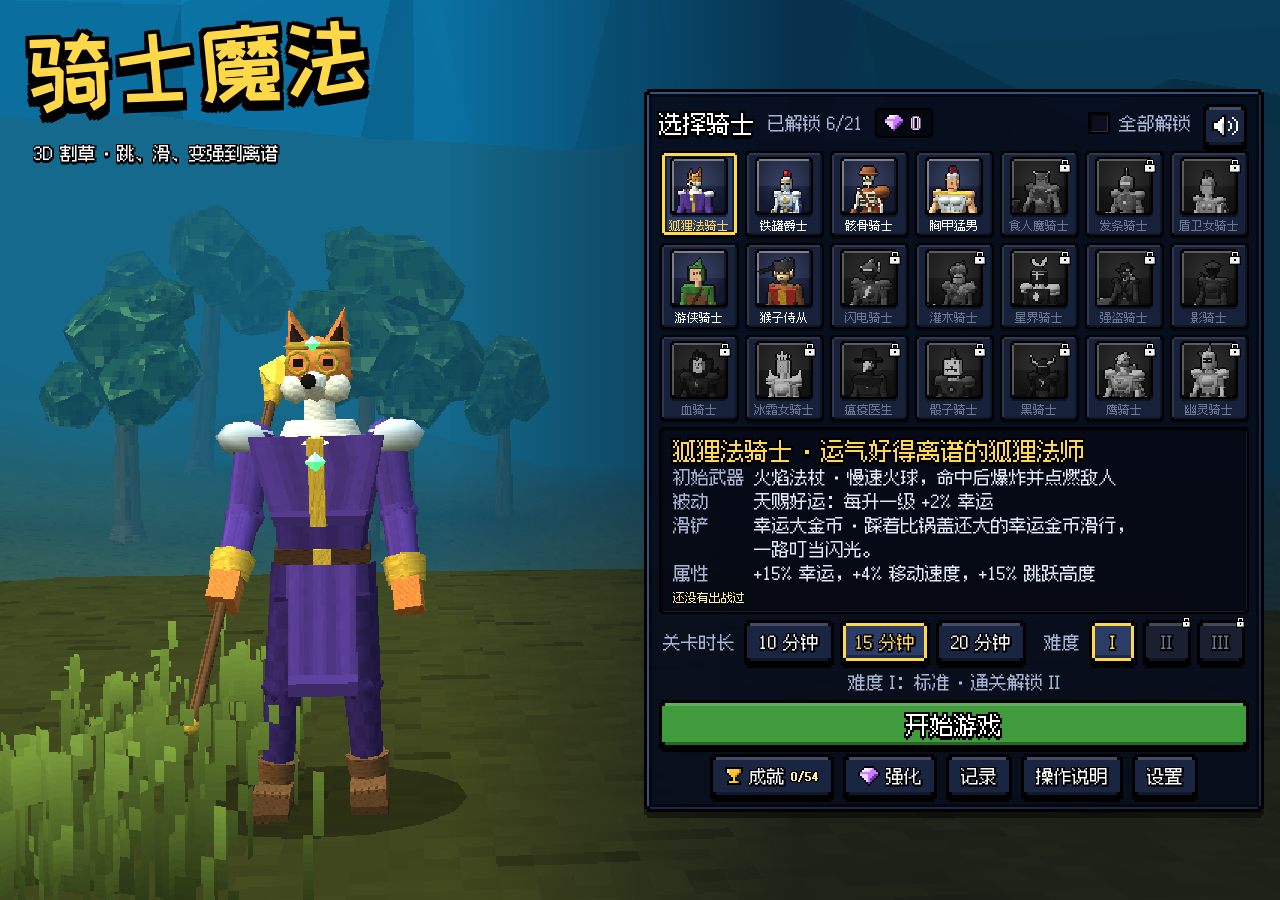
==== commit dc4f731e: "Update 骑士魔法: settings panel, auto-pause, continue the last run, UI fixes Built from the development " ====
--- a/index.html
+++ b/index.html
@@ -140,7 +140,7 @@
     <div class="pcSet">
       <div>
         <h3>设置</h3>
-        <label class="setting">视角灵敏度 <input type="range" id="sensSlider" min="0.3" max="2.5" step="0.1" value="1"></label>
+        <label class="setting">视角灵敏度 <input type="range" id="sensSlider" min="0.3" max="2.5" step="0.1" value="1"><span class="setVal" id="sensVal">1.0</span></label>
       </div>
       <div>
         <h3>操作</h3>
@@ -219,6 +219,7 @@
 <script src="js/pace.js"></script>
 <script src="js/movement_ui.js"></script>
 <script src="js/data_meta.js"></script>
+<script src="js/resume_boot.js"></script>
 <script src="js/meta.js"></script>
 <script src="js/feel_fx.js"></script>
 <script src="js/feel.js"></script>
@@ -226,8 +227,11 @@
 <script src="js/audio_sfx.js"></script>
 <script src="js/audio_songs.js"></script>
 <script src="js/audio_hooks.js"></script>
+<!-- 设置面板（wave 2a）：画质、屏幕震动、闪光、伤害数字、减弱动态效果，搬进来的灵敏度、显示速度、滑铲按钮和声音 -->
+<script src="js/settings.js"></script>
 <script src="js/content.js"></script>
 <script src="js/content_map.js"></script>
+<script src="js/resume.js"></script>
 <script src="js/main.js"></script>
 <script src="js/menu3d.js"></script>
 </body>
--- a/css/style.css
+++ b/css/style.css
@@ -95,7 +95,8 @@
 
 /* 顶部细经验条 */
 #xpBar { position: absolute; top: env(safe-area-inset-top, 0px); left: 0; right: 0; height: 8px; background: #000; }
-#xpFill { height: 100%; width: 0; background: var(--xp); box-shadow: inset 0 2px 0 rgba(255, 255, 255, 0.45), inset 0 -2px 0 rgba(0, 40, 90, 0.35); transition: width 0.15s; }
+/* 进度条（经验、生命、护盾、Boss）的长度直接跳到新值：不做 width 动画（动画只用 transform / opacity，UI_STYLE §6） */
+#xpFill { height: 100%; width: 0; background: var(--xp); box-shadow: inset 0 2px 0 rgba(255, 255, 255, 0.45), inset 0 -2px 0 rgba(0, 40, 90, 0.35); }
 
 /* 左上：数据行 → 生命条 → 武器 → 魔典 → 任务 */
 #topLeft { position: absolute; top: calc(env(safe-area-inset-top, 0px) + 17px); left: max(12px, env(safe-area-inset-left, 0px)); display: flex; flex-direction: column; align-items: flex-start; gap: 7px; transform-origin: top left; }
@@ -108,9 +109,9 @@
 
 /* 血条、Boss 血条、图块：小图块边框（2 像素黑边 + 缺角 + 2 像素投影，kit.css 的 --fr-tile）；border-image 旁边只写分开的 border-* 属性 */
 #hpBar { position: relative; width: 236px; height: 22px; background: var(--hp-dark); background-clip: padding-box; border: 2px solid transparent; border-image: var(--fr-tile) 4 4 6 4 / 4px 4px 6px 4px / 0 0 2px 0 stretch; overflow: hidden; }
-#hpFill { position: absolute; left: 0; top: 0; bottom: 0; width: 100%; background: var(--hp); box-shadow: inset 0 3px 0 rgba(255, 255, 255, 0.3), inset 0 -3px 0 rgba(0, 0, 0, 0.28); transition: width 0.12s; }
+#hpFill { position: absolute; left: 0; top: 0; bottom: 0; width: 100%; background: var(--hp); box-shadow: inset 0 3px 0 rgba(255, 255, 255, 0.3), inset 0 -3px 0 rgba(0, 0, 0, 0.28); }
 /* 护盾：接在生命后面的琥珀色段 */
-#shieldFill { position: absolute; left: 100%; top: 0; bottom: 0; width: 0; background: var(--shield); box-shadow: inset 2px 0 0 rgba(0, 0, 0, 0.35), inset 0 3px 0 rgba(255, 255, 255, 0.38), inset 0 -3px 0 rgba(0, 0, 0, 0.25); transition: width 0.12s, left 0.12s; }
+#shieldFill { position: absolute; left: 100%; top: 0; bottom: 0; width: 0; background: var(--shield); box-shadow: inset 2px 0 0 rgba(0, 0, 0, 0.35), inset 0 3px 0 rgba(255, 255, 255, 0.38), inset 0 -3px 0 rgba(0, 0, 0, 0.25); }
 #hpText { position: absolute; inset: 0; display: flex; align-items: center; justify-content: center; font-size: var(--fs-m); line-height: var(--fs-m); letter-spacing: var(--o); white-space: nowrap; text-shadow: var(--olB); }
 /* 低血量：血条一亮一暗（盖一层亮红，只动 opacity） */
 #hpFill::after { content: ""; position: absolute; inset: 0; background: #ff6650; box-shadow: inset 0 3px 0 rgba(255, 255, 255, 0.3), inset 0 -3px 0 rgba(0, 0, 0, 0.28); opacity: 0; }
@@ -138,8 +139,9 @@
 .questBox { flex: none; width: 14px; height: 14px; border: 2px solid currentColor; background: rgba(0, 0, 0, 0.5); box-shadow: 0 0 0 1px #000; }
 .questRow.red { color: #ff5a4a; }
 .questRow.boss { color: #ffc2b8; }
-.questRow.go { color: #e0b8ff; }
-.questRow.purple { color: #d8a8ff; }
+/* 颜色按用途（紫色只给魔晶）：进传送门是进度 = 金，挑战精英是强敌 = 橙 */
+.questRow.go { color: var(--goldL); }
+.questRow.purple { color: var(--orgL); }
 
 /* 正上：倒计时 + 关卡名 + Boss 血条 */
 #topCenter { position: absolute; top: calc(env(safe-area-inset-top, 0px) + 13px); left: 50%; transform: translateX(-50%); transform-origin: top center; display: flex; flex-direction: column; align-items: center; gap: 3px; text-align: center; }
@@ -151,7 +153,7 @@
 #bossBar { margin-top: 6px; width: clamp(220px, calc(100vw - 620px), 560px); }
 #bossName { margin-bottom: 3px; font-size: var(--fs-m); line-height: 24px; color: #fff; white-space: nowrap; text-shadow: var(--ol1), 0 var(--o2) 0 #000; }
 .bossTrack { height: 16px; background: #2a0709; background-clip: padding-box; border: 2px solid transparent; border-image: var(--fr-tile) 4 4 6 4 / 4px 4px 6px 4px / 0 0 2px 0 stretch; }
-#bossFill { height: 100%; width: 100%; background: var(--hp); box-shadow: inset 0 3px 0 rgba(255, 255, 255, 0.28), inset 0 -3px 0 rgba(0, 0, 0, 0.3); transition: width 0.1s; }
+#bossFill { height: 100%; width: 100%; background: var(--hp); box-shadow: inset 0 3px 0 rgba(255, 255, 255, 0.28), inset 0 -3px 0 rgba(0, 0, 0, 0.3); }
 
 /* 右上：宝箱价格、等级、暂停，下面是圆形小地图 */
 #topRight { position: absolute; top: calc(env(safe-area-inset-top, 0px) + 13px); right: max(12px, env(safe-area-inset-right, 0px)); display: flex; flex-direction: column; align-items: flex-end; gap: 4px; transform-origin: top right; }
@@ -219,6 +221,13 @@
 .cards { display: flex; gap: 14px; justify-content: center; flex-wrap: wrap; padding: 4px 2px 8px; }
 /* 卡片：边框颜色 = 稀有度（绿/蓝/紫/红/黄）；四个缺角、史诗 / 传说外面那圈硬边在 kit.css。不要软光晕 */
 .card { position: relative; flex: 1 1 230px; max-width: 280px; min-height: 172px; padding: 12px 12px 10px; text-align: left; border: 3px solid var(--rc); background: linear-gradient(180deg, var(--rg), rgba(0, 0, 0, 0) 52px), linear-gradient(180deg, #1c2744, #0e1528); color: #fff; box-shadow: 0 0 0 2px #000, inset 0 0 0 2px rgba(0, 0, 0, 0.55), 0 6px 0 2px #000; cursor: pointer; display: flex; flex-direction: column; gap: 9px; animation: cardIn 0.2s steps(4, jump-start) backwards; }
+/* 三张以上一排（升级、商人、圣锻炉）：每张取整数宽（竖屏 (764 − 28) / 3 = 245.33 → 245 像素，一排 763 像素居中在半个像素 = 整的屏幕像素上），
+   卡片里的字不落在小数像素上（发虚）；横屏还是 280 像素，一张、两张的一排不变。手机（700 像素以下）一张一行，不用这条 */
+@media (min-width: 701px) {
+  .cards > .card:first-child:nth-last-child(n+3), .cards > .card:first-child:nth-last-child(n+3) ~ .card {
+    flex: 0 1 auto; width: min(280px, calc((100% - 28px) / 3)); width: min(280px, round(down, calc((100% - 28px) / 3), 1px));
+  }
+}
 .card:nth-child(2) { animation-delay: 0.06s; }
 .card:nth-child(3) { animation-delay: 0.12s; }
 @keyframes cardIn { from { transform: translateY(18px); opacity: 0; } }
@@ -232,7 +241,8 @@
 .cardSub { margin-top: 0; font-size: var(--fs-s); line-height: 18px; color: var(--muted); }
 .cardLines { flex: 1; font-size: var(--fs-m); line-height: 24px; color: #e3e9f7; text-wrap: pretty; }
 .cardLines div:first-child { font-weight: 800; color: #fff; }
-/* 每一行折行时几行差不多长（中文不留一两个字的尾巴：「…把敌人 / 卷飞」）；text-wrap: pretty 管不住两个字的尾巴 */
+/* 每一行折行时几行差不多长（中文不留一两个字的尾巴：「…把敌人 / 卷飞」）；text-wrap: pretty 管不住两个字的尾巴。
+   字由 UI.card 按短语排好（Kit.phrase：每段一个 .kmNb），balance 只在整段之间匀，不会在词中间断开（「龙卷 / 风」） */
 .cardLines div { text-wrap: balance; }
 .cardRarity { font-size: var(--fs-m); line-height: 24px; color: var(--rc); text-align: right; text-shadow: var(--ol1); }
 /* 价格（商人）：金币色；买不起时灰（卡片本身也变暗，后面写「还差 N」） */
@@ -245,9 +255,11 @@
 /* 弹窗最下面的按钮行：内容太高要滚动时（矮屏、手机）钉在弹窗底部，按钮一直看得到（下边距挪到按钮行里，钉住时贴着边框） */
 #levelModal, #shopModal, #pauseModal, #endModal { padding-bottom: 8px; }
 .modal > .row:last-child { position: sticky; bottom: -8px; z-index: 1; margin-top: 8px; padding: 8px 0 12px; background: var(--panel-solid); }
+/* 按钮行下面还压着内容（还能往下滚，ui.js 的 UI.modalMore 加 .kmMore）：按钮行上面一条硬边分隔线（3 像素黑 + 2 像素亮边），不会看起来把字切成两半 */
+.modal.kmMore > .row:last-child { box-shadow: 0 -3px 0 #000, 0 -5px 0 var(--edgeHi); }
 /* 暂停的按钮行：横屏（不是矮屏）上下边距收 13 像素，按钮还在原来钉在底部时的位置，iPad 横屏开局（背包很空）不用滚动；
    钉住时停在内边距的上沿，下面 8 像素用同色的投影盖住（往上滚的内容不会从按钮下面露出来）。竖屏少 1 像素，开局正好放得下 */
-@media (orientation: landscape) and (min-height: 701px) { #pauseModal > .row:last-child { bottom: 0; padding: 3px 0 4px; box-shadow: 0 8px 0 var(--panel-solid); } }
+@media (orientation: landscape) and (min-height: 701px) { #pauseModal > .row:last-child { bottom: 0; padding: 3px 0 4px; box-shadow: 0 8px 0 var(--panel-solid); } #pauseModal.kmMore > .row:last-child { box-shadow: 0 8px 0 var(--panel-solid), 0 -3px 0 #000, 0 -5px 0 var(--edgeHi); } }
 @media (orientation: portrait) { #pauseModal > .row:last-child { padding-bottom: 11px; } }
 /* 像素按钮：这里是大小和底色（只用 background-color，background 简写会冲掉 kit.css 的缺角）；边框、斜面、按下去、选中、不能按的样子在 kit.css */
 .sbtn { min-height: 48px; padding: 9px 18px; background-color: var(--panel2); color: #fff; font-size: var(--fs-m); line-height: 24px; cursor: pointer; }
@@ -283,6 +295,9 @@
 .invItem { position: relative; width: 42px; height: 42px; border: 3px solid; background-color: #5a6378; background-image: var(--tone) !important; display: flex; align-items: center; justify-content: center; font-size: var(--fs-m); color: #fff; text-shadow: var(--ol1), 0 var(--o2) 0 #000; box-shadow: 0 0 0 2px #000, var(--bevel); }
 .invItem span { position: absolute; right: -6px; bottom: -6px; font-size: var(--fs-s); line-height: 12px; letter-spacing: var(--o); color: #fff; text-shadow: var(--olB); }
 .setting { display: flex; gap: 10px; align-items: center; font-size: var(--fs-m); }
+/* 滑条后面的数值（视角灵敏度；音乐、音效的在 audio.js 的 .sfxVal，同一个样子）：18 号金色数字，1 个字体像素的字距；
+   框是整数宽（40 像素，不是 2.2em = 39.6）：数字靠右时落在整的屏幕像素上，「操作」那一栏也从整像素开始 */
+.setVal { flex: none; min-width: 40px; text-align: right; font-size: var(--fs-m); line-height: 24px; letter-spacing: var(--o); color: var(--goldM); }
 .keys { margin-top: 6px; font-size: var(--fs-s); line-height: 18px; color: var(--muted); }
 /* 操作说明：触屏只显示触屏的，键鼠只显示键鼠的 */
 body.touch .keys.kb, body:not(.touch) .keys.tc { display: none; }
--- a/css/kit.css
+++ b/css/kit.css
@@ -161,11 +161,13 @@
 .kmSlip.note > .kmIco { --ip: 2px; }
 .kmSlipTab { position: absolute; left: 9px; top: -12px; padding: 0 6px; background: var(--goldM); color: #2a1600; font-size: 12px; line-height: 18px; text-shadow: none;
   box-shadow: 0 0 0 2px #000, inset 0 -2px 0 var(--goldD); }
-.kmSlipN { font-size: var(--fs-m); line-height: 24px; text-shadow: none; text-wrap: balance; }
-/* 奖励长的（两件物品、「已买过，返还……」）在 280 像素里折成两行：两行一样长，不在下一行只剩「信用卡」」这样一小截 */
+.kmSlipN { font-size: var(--fs-m); line-height: 24px; text-shadow: none; }
 .kmSlipR { font-size: 12px; line-height: 18px; color: var(--goldL); text-shadow: none; text-wrap: balance; }
-/* Kit.parts：并列的一项不在中间折行（只在「、」后面换行；一项比一行还长时才在里面折） */
+/* 奖励由 Kit.parts 分好段（段里只在词之间折），balance 只在段和词之间把两行匀开：「（已买过，返还 9600 魔晶）」这种长奖励不会剩一小截 */
+/* Kit.parts / Kit.phrase：一段（并列的一项、一个短语）不在中间折行；一段比一行还长时才在里面折，而且只在词（.kmW）和词之间。
+   kit.js 把每一段、每个词的宽度写成整数个字体像素（Kit.exact），一行里的字都从整数像素开始 */
 .kmNb { display: inline-block; max-width: 100%; }
+.kmW { display: inline-block; white-space: nowrap; }
 @keyframes kmSlipIn { from { transform: translateX(12px); opacity: 0; } }
 /* 成就小签：阵亡、通关的过场里不显示（弹窗打开时 meta.js 自己藏） */
 body.fxDead #metaToasts, body.kmEnd #metaToasts { opacity: 0; }
@@ -236,8 +238,9 @@
 
 /* ---------------------------------------------------------------- 7. 过场：Boss 出场、阵亡、通关、传送门、低血量、升级和宝箱的卡片
    这些元素是 feel.js 的：它把横幅（Kit.ribbon）放进 #fxCineT / #fxBig 以后，下面带 :has(> .kmAnn) 的规则才生效 */
-/* 黑边 72 像素（竖屏 96） */
+/* 黑边 72 像素（竖屏 96）；滑进来 0.24 秒分 4 格（不用 FEEL 原来 0.34 秒的曲线；body 开头让这条盖过 feel.js 注入的同一个选择器） */
 #fxBars > div { height: 72px; }
+body #fxBars > div { transition: transform 0.24s steps(4, end); }
 /* Boss 出场：名字横幅放在上面那条黑边下面、天空的位置（不压在 Boss 身上、不压前景） */
 #fxCineT:has(> .kmAnn) { top: calc(72px + 24px); bottom: auto; display: flex; justify-content: center; }
 #fxCineT.off:has(> .kmAnn) { transition: opacity 0.2s steps(2, end); }
@@ -312,6 +315,11 @@
   .kmAnn.s-xl { --u: 3px; --n: 16; --ip: 3px; } .kmAnn.s-xl .kmTitle { font-size: var(--fs-xl); line-height: 42px; }
   .kmCall.big .kmCT { font-size: var(--fs-l); line-height: 30px; }
 }
+/* 少动画（iPad 的「减弱动态效果」）：没有进场动画（公告、横幅、小签、升级和宝箱的面板 / 标题 / 卡片），低血量不闪，过场黑边不滑（直接出现）；
+   选中卡片的回声（Feel.popCard 的复制品，0.5 秒后才拿掉）没有动画就会停在关着的弹窗上，直接不显示 */
 @media (prefers-reduced-motion: reduce) {
-  #annLayer .kmAnn, #annLayer .kmTitle, #annLayer .kmCT, #fxCineT .kmAnn, #fxCineT .kmTitle, #fxBig .kmAnn, .kmSlip, #fxLow.on i { animation: none !important; }
-}
+  #annLayer .kmAnn, #annLayer .kmTitle, #annLayer .kmCT, #fxCineT .kmAnn, #fxCineT .kmTitle, #fxBig .kmAnn, .kmSlip, #fxLow.on i,
+  #levelModal.fxLvOpen, #levelModal .card.fxCard, #itemModal.fxItemIn, #itemModal.fxItemIn .card, #itemModal.fxItemIn h2 { animation: none !important; }
+  .fxPop, .fxPopRing { display: none; }
+  body #fxBars > div { transition: none; }
+}
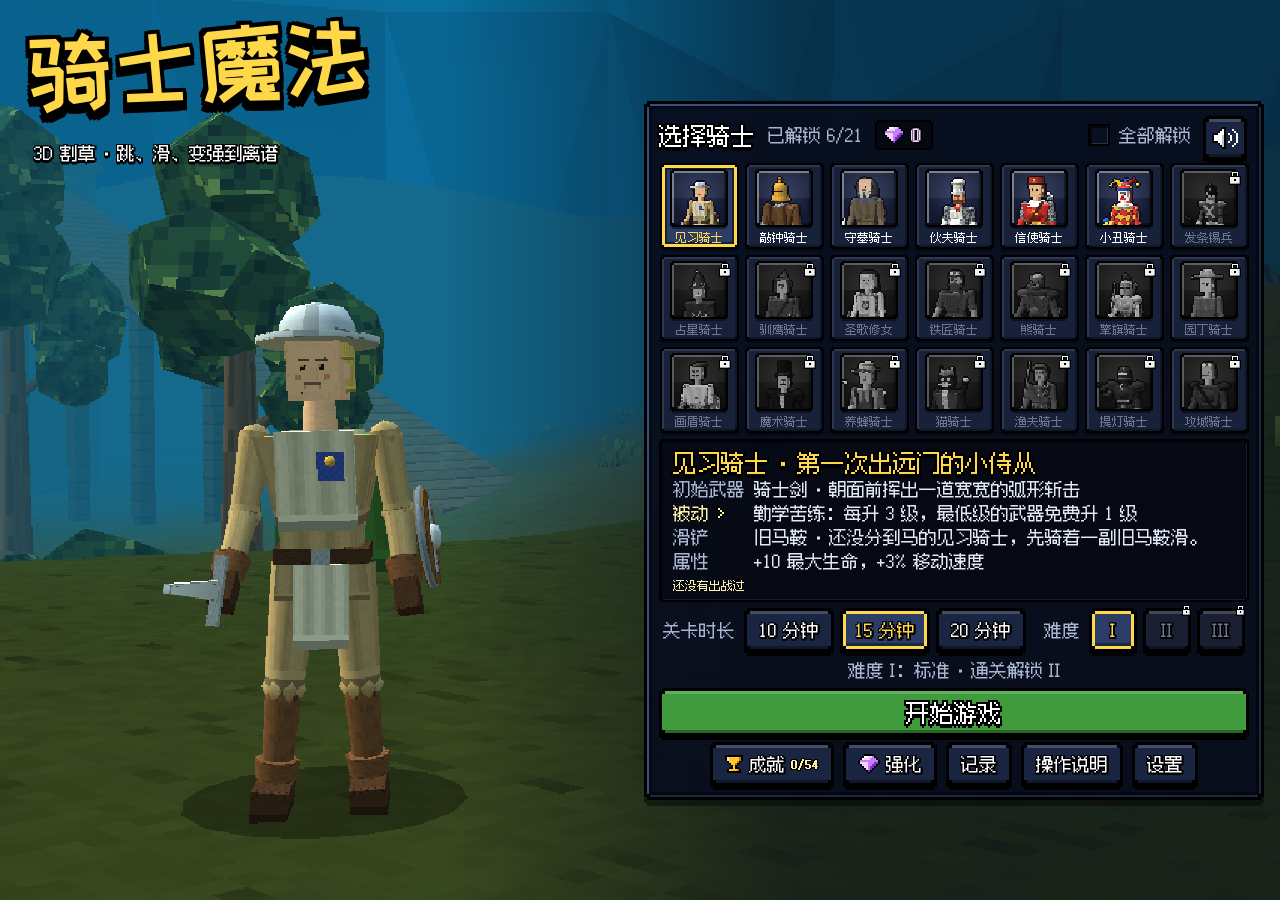
==== commit 92d7a54d: "Update 骑士魔法: the original version (knights, weapons, relics, stages) Built from the release line aft" ====
--- a/index.html
+++ b/index.html
@@ -74,9 +74,9 @@
       <span id="killBox" class="stat"><i class="px" data-px="skull"></i><span id="killText">0</span></span>
     </div>
     <div id="hpBar"><div id="hpFill"></div><div id="shieldFill"></div><span id="hpText"></span></div>
+    <div id="quest"></div>
     <div id="weaponSlots" class="slots"></div>
-    <div id="tomeSlots" class="slots"></div>
-    <div id="quest"></div>
+    <div id="gearRow"><div id="tomeSlots" class="kmShield"></div><div id="questSide"></div></div>
   </div>
   <div id="topCenter">
     <div id="timer">0:00</div>
@@ -94,7 +94,7 @@
       <span class="cmp n">N</span><span class="cmp e">E</span><span class="cmp s">S</span><span class="cmp w">W</span>
     </div>
   </div>
-  <div id="bottomLeft"><div id="passiveText"></div></div>
+  <div id="bottomLeft"><div id="rageText"></div><div id="passiveText"></div></div>
   <div id="itemBar"></div>
   <div id="toasts"></div>
   <div id="prompt" class="hidden"></div>
@@ -126,7 +126,7 @@
 </div>
 
 <div id="shopModal" class="modal hidden">
-  <h2>可疑商人</h2>
+  <h2>行商驴车</h2>
   <div id="shopGold" class="hint"></div>
   <div id="shopCards" class="cards"></div>
   <div class="row"><button class="sbtn" data-act="leaveShop">离开</button></div>
@@ -136,7 +136,7 @@
   <h2>暂停</h2>
   <div class="pauseCols">
     <div class="pcStats"><h3>属性</h3><div id="statList" class="statList"></div></div>
-    <div class="pcInv"><h3>物品</h3><div id="itemList"></div></div>
+    <div class="pcInv"><h3>宝物</h3><div id="itemList"></div></div>
     <div class="pcSet">
       <div>
         <h3>设置</h3>
@@ -178,7 +178,7 @@
     <div id="menuSettings"></div>
     <button class="sbtn main big" data-act="start">开始游戏</button>
     <div class="keys"><span class="nb">WASD 移动</span> · <span class="nb">鼠标 转视角</span> · <span class="nb">空格 跳跃</span> · <span class="nb">E 互动</span> · <span class="nb">Shift/C/右键 滑铲</span><span class="nb">（空中也能按住：落地直接滑；下坡越滑越快；落在斜坡上不摔伤）</span> · <span class="nb">空中按住前进、慢慢转视角可以加速</span></div>
-    <div class="keys">每关限时：找到 Boss 传送门，打败 Boss 进下一关；时间到了会来最终虫潮！</div>
+    <div class="keys">每关限时：找到烽火台，点燃它引出首领（Boss），打败首领进入下一关。时间到了，午夜钟声就会响！</div>
     <div class="keys">iPad：左半屏拖动移动，右半屏拖动转视角，按住跳跃自动连跳，点一下滑铲保持滑铲</div>
   </div>
 </div>
@@ -196,8 +196,10 @@
 <script src="js/icons_chars.js"></script>
 <script src="js/data.js"></script>
 <script src="js/models_chars.js"></script>
+<script src="js/models_knights.js"></script>
 <script src="js/rides.js"></script>
 <script src="js/models_proj.js"></script>
+<script src="js/models_companions.js"></script>
 <script src="js/data_enemies.js"></script>
 <script src="js/data_enemies_more.js"></script>
 <script src="js/data_stages.js"></script>
@@ -208,12 +210,20 @@
 <script src="js/player.js"></script>
 <script src="js/enemies.js"></script>
 <script src="js/weapons.js"></script>
+<script src="js/weapons_fx.js"></script>
 <script src="js/pickups.js"></script>
 <script src="js/interact.js"></script>
 <script src="js/interact_more.js"></script>
+<script src="js/interact_guild.js"></script>
 <script src="js/progression.js"></script>
 <script src="js/evolution.js"></script>
+<script src="js/models_bosses.js"></script>
 <script src="js/passives.js"></script>
+<script src="js/passives_b.js"></script>
+<script src="js/passives_c.js"></script>
+<script src="js/relics.js"></script>
+<script src="js/relics_b.js"></script>
+<script src="js/relics_c.js"></script>
 <script src="js/ui.js"></script>
 <script src="js/kit.js"></script>
 <script src="js/pace.js"></script>
@@ -221,12 +231,14 @@
 <script src="js/data_meta.js"></script>
 <script src="js/resume_boot.js"></script>
 <script src="js/meta.js"></script>
+<script src="js/ui_pages.js"></script>
 <script src="js/feel_fx.js"></script>
 <script src="js/feel.js"></script>
 <script src="js/audio.js"></script>
 <script src="js/audio_sfx.js"></script>
 <script src="js/audio_songs.js"></script>
 <script src="js/audio_hooks.js"></script>
+<script src="js/audio_guild.js"></script>
 <!-- 设置面板（wave 2a）：画质、屏幕震动、闪光、伤害数字、减弱动态效果，搬进来的灵敏度、显示速度、滑铲按钮和声音 -->
 <script src="js/settings.js"></script>
 <script src="js/content.js"></script>
--- a/css/style.css
+++ b/css/style.css
@@ -1,5 +1,5 @@
 /* 骑士魔法 —— 像素风 HUD 与菜单：一种像素字体 + 硬描边，深色面板配缺角黑框（单一游戏画风，不跟随系统深浅色） */
-/* 布局：全屏 3D 画布；顶部细经验条；左上 数据/生命/武器/魔典/任务，正上 倒计时/Boss，右上 等级/小地图；下方被动物品栏；触屏时右下角按钮 */
+/* 布局：全屏 3D 画布；顶部细经验条；左上 数据/生命/武器/纹章/任务，正上 倒计时/Boss，右上 等级/小地图；下方被动物品栏；触屏时右下角按钮 */
 /* 规则见 docs/knight-magic/design/UI_STYLE.md：字号只用 12/18/24/36/48（下面的 --fs-*），描边只用 --ol*；
    像素边框（--fr-*）、按钮、面板、凹槽、局内公告这些公共组件在 css/kit.css（js/kit.js） */
 :root {
@@ -98,7 +98,7 @@
 /* 进度条（经验、生命、护盾、Boss）的长度直接跳到新值：不做 width 动画（动画只用 transform / opacity，UI_STYLE §6） */
 #xpFill { height: 100%; width: 0; background: var(--xp); box-shadow: inset 0 2px 0 rgba(255, 255, 255, 0.45), inset 0 -2px 0 rgba(0, 40, 90, 0.35); }
 
-/* 左上：数据行 → 生命条 → 武器 → 魔典 → 任务 */
+/* 左上：数据行 → 生命条 → 当前目标 → 武器 → 纹章盾 + 右边一列（第 12 块 a） */
 #topLeft { position: absolute; top: calc(env(safe-area-inset-top, 0px) + 17px); left: max(12px, env(safe-area-inset-left, 0px)); display: flex; flex-direction: column; align-items: flex-start; gap: 7px; transform-origin: top left; }
 /* 画面上的数字：像素加粗（--olB + 1 个字体像素的字距） */
 #statRow { display: flex; align-items: center; gap: 12px; font-size: var(--fs-m); line-height: var(--fs-m); letter-spacing: var(--o); white-space: nowrap; text-shadow: var(--olB); }
@@ -118,28 +118,25 @@
 #hpBar.low #hpFill::after { animation: lowhp 0.9s steps(1, end) infinite; }
 @keyframes lowhp { 50% { opacity: 1; } }
 
-/* 武器 / 魔典：像素图块，每行 4 个，等级写在图块下面；图块里面 36 像素正好放一个图标（1 倍 / iPad 2 倍，像素整齐） */
+/* 武器：像素图块，每行 4 个，等级写在图块下面；图块里面 36 像素正好放一个图标（1 倍 / iPad 2 倍，像素整齐）。纹章栏是一面小盾（文件最后「第 12 块 a」） */
 .slots { display: grid; grid-template-columns: repeat(4, 40px); gap: 15px 6px; padding-bottom: 12px; }
-/* 往下让 3 像素：超武武器栏左上角的「超」角标（evolution.js）不压到生命条 */
+/* 往下让 3 像素：超武武器栏左上角的「超」角标（evolution.js）不压到上面的任务框 */
 #weaponSlots { margin-top: 3px; }
 .slot { position: relative; width: 40px; height: 40px; border: 2px solid transparent; border-image: var(--fr-tile) 4 4 6 4 / 4px 4px 6px 4px / 0 0 2px 0 stretch; background-color: #5a6378; background-image: var(--tone) !important; background-clip: padding-box; display: flex; align-items: center; justify-content: center; font-size: var(--fs-m); line-height: 18px; color: #fff; text-shadow: var(--ol1), 0 var(--o2) 0 #000; box-shadow: var(--bevel); }
 /* 空栏位：没有投影的小边框 */
 .slot.empty { background-color: rgba(6, 10, 22, 0.55); background-image: none !important; border-image: var(--fr-tile0) 4 / 4px stretch; box-shadow: inset 0 0 0 1px rgba(255, 255, 255, 0.1); }
 .slot.empty::after { content: ""; width: 4px; height: 4px; background: rgba(255, 255, 255, 0.28); }
 .slotLv { position: absolute; left: 50%; top: 100%; transform: translateX(-50%); margin-top: 3px; font-size: var(--fs-s); line-height: 12px; letter-spacing: var(--o); color: #fff; white-space: nowrap; text-shadow: var(--olB); }
-/* 魔典：左边一条书脊 */
-#tomeSlots .slot:not(.empty) { padding-left: 3px; box-shadow: inset 5px 0 0 rgba(0, 0, 0, 0.32), var(--bevel); }
 /* 超武栏位：保留 evolution.js 的金框（不用像素边框） */
 #weaponSlots .slot.evoSlot { border-image: none; }
 
-/* 任务框 */
-#quest { display: flex; flex-direction: column; align-items: flex-start; gap: 4px; margin-top: -3px; }
+/* 任务框：生命条下面一行「当前目标」（火漆章、这一步）；纹章盾右边那一列（#questSide）是午夜钟声、护卫冠军、挑战精英 */
+#quest { display: flex; flex-direction: column; align-items: flex-start; margin-top: 3px; }
 /* 画面上允许的底板只有小面板（--fr-plate）：任务框、互动提示、状态条 */
 .questRow { display: flex; align-items: center; gap: 6px; padding: 3px 12px 3px 6px; background: rgba(0, 0, 0, 0.58); background-clip: padding-box; border: 2px solid transparent; border-image: var(--fr-plate) 4 4 7 4 / 4px 4px 7px 4px / 0 0 3px 0 stretch; font-size: var(--fs-m); line-height: 24px; white-space: nowrap; text-shadow: var(--ol1); }
-.questBox { flex: none; width: 14px; height: 14px; border: 2px solid currentColor; background: rgba(0, 0, 0, 0.5); box-shadow: 0 0 0 1px #000; }
-.questRow.red { color: #ff5a4a; }
-.questRow.boss { color: #ffc2b8; }
-/* 颜色按用途（紫色只给魔晶）：进传送门是进度 = 金，挑战精英是强敌 = 橙 */
+/* 颜色按用途：点燃烽火台、打首领 = 浅红，午夜钟声 = 红，进传送门是进度 = 金，护卫冠军、挑战精英是强敌 = 橙（紫色只给魔晶） */
+.questRow.red { color: var(--redM); }
+.questRow.boss { color: var(--redL); }
 .questRow.go { color: var(--goldL); }
 .questRow.purple { color: var(--orgL); }
 
@@ -178,10 +175,15 @@
 .cmp.e { right: 0; top: 50%; transform: translateY(-50%); }
 
 /* 左下：角色被动等状态文字 */
-#bottomLeft { position: absolute; left: max(12px, env(safe-area-inset-left, 0px)); bottom: calc(env(safe-area-inset-bottom, 0px) + 12px); display: flex; flex-direction: column; gap: 2px; max-width: 32vw; }
-#passiveText { font-size: var(--fs-m); line-height: 24px; color: var(--accent); text-shadow: var(--ol1), 0 var(--o2) 0 #000; }
+#bottomLeft { position: absolute; left: max(12px, env(safe-area-inset-left, 0px)); bottom: calc(env(safe-area-inset-bottom, 0px) + 12px); display: flex; flex-direction: column; gap: 2px; max-width: max(32vw, 150px); }
+#passiveText { font-size: var(--fs-m); line-height: 24px; color: var(--accent); text-shadow: var(--ol1), 0 var(--o2) 0 #000; white-space: nowrap; }
 #passiveText:empty { display: none; }
+/* 狂暴那一行（第 13 块 T2）：在被动那一行上面，样子一样 */
+#rageText { font-size: var(--fs-m); line-height: 24px; color: var(--accent); text-shadow: var(--ol1), 0 var(--o2) 0 #000; white-space: nowrap; }
+#rageText:empty { display: none; }
+/* 触屏：在互动提示（底边 132）上面一点；窄屏（分屏，600 以下）居中的提示能伸到左边，多行的圣锻炉提示到 ~190，所以那时抬到 196 */
 body.touch #bottomLeft { bottom: calc(env(safe-area-inset-bottom, 0px) + 150px); }
+@media (max-width: 600px) { body.touch #bottomLeft { bottom: calc(env(safe-area-inset-bottom, 0px) + 196px); } }
 
 /* 下方：被动物品栏（多了往上换行） */
 #itemBar { position: absolute; left: 50%; bottom: calc(env(safe-area-inset-bottom, 0px) + 10px); transform: translateX(-50%); width: min(780px, calc(100vw - 420px)); display: flex; flex-wrap: wrap-reverse; justify-content: center; gap: 4px; }
@@ -200,6 +202,15 @@
 
 #prompt { position: absolute; bottom: calc(env(safe-area-inset-bottom, 0px) + 132px); left: 50%; transform: translateX(-50%); width: max-content; max-width: calc(100vw - 32px); padding: 6px 14px; background: rgba(0, 0, 0, 0.62); background-clip: padding-box; border: 2px solid transparent; border-image: var(--fr-plate) 4 4 7 4 / 4px 4px 7px 4px / 0 0 3px 0 stretch; font-size: var(--fs-m); line-height: 24px; text-align: center; text-shadow: var(--ol1); }
 #prompt.bad { color: #ff8a7a; }
+/* 进行中（立了誓的石碑、比武中、滚石在滚）：进度的金色，不是拒绝的红色（ui.js UI.setPrompt 的 busy） */
+#prompt.busy { color: var(--goldL); }
+/* 触屏上居中的提示牌会压到右边的圆形互动按钮时（UI.promptFit）：靠左，右边离按钮 9 像素（按钮 72 + 离右边 max(26, 安全区) + 14），在短语之间折行 */
+#prompt.kmLeft { left: max(16px, env(safe-area-inset-left, 0px)); transform: none; text-align: left; max-width: calc(100vw - max(16px, env(safe-area-inset-left, 0px)) - max(26px, env(safe-area-inset-right, 0px)) - 95px); }
+#prompt.kmLeft .kmPl { display: block; }
+#prompt.kmLeft .kmPq { display: inline-block; max-width: 100%; vertical-align: top; }
+#prompt.kmLeft .kmPq:not(:last-child) { margin-right: 24px; }
+/* 靠左的提示牌短的说法也超过 2 行时（UI.promptCap）：12 号字，最多 3 行，不盖住脚下的血条 */
+#prompt.kmLeft.kmSmall { font-size: var(--fs-s); line-height: 18px; }
 
 /* 触屏 */
 #joyBase { position: fixed; left: 0; top: 0; width: 120px; height: 120px; border-radius: 50%; border: 3px solid rgba(255, 255, 255, 0.55); background: rgba(0, 0, 0, 0.22); box-shadow: 0 0 0 2px rgba(0, 0, 0, 0.45), inset 0 0 0 2px rgba(0, 0, 0, 0.35); pointer-events: none; z-index: 6; }
@@ -214,12 +225,12 @@
 
 /* ---------- 弹窗：深色面板（缺角黑边 + 两色斜面 + 硬投影，边框和底色在 kit.css 的「面板」） ---------- */
 #modalBg { position: fixed; inset: 0; background: rgba(3, 7, 16, 0.6); z-index: 10; }
-.modal { position: fixed; inset: 0; margin: auto; z-index: 11; width: min(940px, calc(100vw - 24px - env(safe-area-inset-left, 0px) - env(safe-area-inset-right, 0px))); height: -webkit-fit-content; height: fit-content; max-height: calc(100vh - 24px - env(safe-area-inset-top, 0px) - env(safe-area-inset-bottom, 0px)); max-height: calc(100dvh - 24px - env(safe-area-inset-top, 0px) - env(safe-area-inset-bottom, 0px)); overflow-x: hidden; overflow-y: auto; padding: 16px 18px 20px; text-align: center; -webkit-overflow-scrolling: touch; touch-action: pan-y; }
+.modal { position: fixed; inset: 0; margin: auto; z-index: 11; width: min(940px, calc(100vw - 24px - env(safe-area-inset-left, 0px) - env(safe-area-inset-right, 0px))); height: -webkit-fit-content; height: fit-content; max-height: calc(100vh - 24px - env(safe-area-inset-top, 0px) - env(safe-area-inset-bottom, 0px)); max-height: calc(100dvh - 24px - env(safe-area-inset-top, 0px) - env(safe-area-inset-bottom, 0px)); overflow-x: hidden; overflow-y: auto; padding: 11px 13px 15px; text-align: center; -webkit-overflow-scrolling: touch; touch-action: pan-y; }
 .modal h2 { margin: 3px 0 12px; font-size: var(--fs-xl); line-height: 42px; color: var(--accent); text-shadow: var(--ol3); }
 /* 面板里的小标题和正文不描边（只有大标题、按钮、卡片名字描边） */
 .modal h3 { margin: 12px 0 6px; font-size: var(--fs-m); line-height: 24px; color: var(--muted); }
 .cards { display: flex; gap: 14px; justify-content: center; flex-wrap: wrap; padding: 4px 2px 8px; }
-/* 卡片：边框颜色 = 稀有度（绿/蓝/紫/红/黄）；四个缺角、史诗 / 传说外面那圈硬边在 kit.css。不要软光晕 */
+/* 卡片：边框颜色 = 稀有度（白/绿/蓝/紫/橙）；四个缺角、史诗 / 传说外面那圈硬边在 kit.css。不要软光晕 */
 .card { position: relative; flex: 1 1 230px; max-width: 280px; min-height: 172px; padding: 12px 12px 10px; text-align: left; border: 3px solid var(--rc); background: linear-gradient(180deg, var(--rg), rgba(0, 0, 0, 0) 52px), linear-gradient(180deg, #1c2744, #0e1528); color: #fff; box-shadow: 0 0 0 2px #000, inset 0 0 0 2px rgba(0, 0, 0, 0.55), 0 6px 0 2px #000; cursor: pointer; display: flex; flex-direction: column; gap: 9px; animation: cardIn 0.2s steps(4, jump-start) backwards; }
 /* 三张以上一排（升级、商人、圣锻炉）：每张取整数宽（竖屏 (764 − 28) / 3 = 245.33 → 245 像素，一排 763 像素居中在半个像素 = 整的屏幕像素上），
    卡片里的字不落在小数像素上（发虚）；横屏还是 280 像素，一张、两张的一排不变。手机（700 像素以下）一张一行，不用这条 */
@@ -244,22 +255,30 @@
 /* 每一行折行时几行差不多长（中文不留一两个字的尾巴：「…把敌人 / 卷飞」）；text-wrap: pretty 管不住两个字的尾巴。
    字由 UI.card 按短语排好（Kit.phrase：每段一个 .kmNb），balance 只在整段之间匀，不会在词中间断开（「龙卷 / 风」） */
 .cardLines div { text-wrap: balance; }
+/* 下一个目标（「Lv8 可觉醒（需要 雄狮纹章 Lv2）」「再来一枚：百兽之王」）：金色 = 进度 / 机会；实心面板上不描边，字由 Kit.phrase 排 */
+.cardGoal { font-size: var(--fs-m); line-height: 24px; color: var(--goldL); text-shadow: none; text-wrap: balance; }
 .cardRarity { font-size: var(--fs-m); line-height: 24px; color: var(--rc); text-align: right; text-shadow: var(--ol1); }
 /* 价格（商人）：金币色；买不起时灰（卡片本身也变暗，后面写「还差 N」） */
 .cardRarity.cardPrice { color: var(--goldM); }
 .card:disabled .cardRarity.cardPrice { color: var(--muted); }
+/* 宝箱卡右下角的「收下」不是稀有度那个字：用金色（选中 / 动作），稀有度颜色只给边框和稀有度的字（UI_STYLE §2.4 R1） */
+.card[data-act="takeItem"] .cardRarity { color: var(--goldM); }
+/* 别的动作字（「离开」「复制」，UI.card 加 .cardAct）：普通的字色，不用稀有度颜色 */
+.cardRarity.cardAct { color: var(--text2); }
 .cardKey { position: absolute; top: 8px; right: 8px; min-width: 20px; padding: 1px 4px 2px; border: 2px solid #000; background: #0b1020; color: var(--accent); font-size: var(--fs-s); line-height: 12px; text-align: center; box-shadow: inset 0 0 0 1px rgba(255, 255, 255, 0.2); }
 body.touch .cardKey { display: none; }
 .banishing .card { border-style: dashed; }
 .row { display: flex; gap: 12px; justify-content: center; flex-wrap: wrap; margin-top: 16px; }
-/* 弹窗最下面的按钮行：内容太高要滚动时（矮屏、手机）钉在弹窗底部，按钮一直看得到（下边距挪到按钮行里，钉住时贴着边框） */
-#levelModal, #shopModal, #pauseModal, #endModal { padding-bottom: 8px; }
-.modal > .row:last-child { position: sticky; bottom: -8px; z-index: 1; margin-top: 8px; padding: 8px 0 12px; background: var(--panel-solid); }
-/* 按钮行下面还压着内容（还能往下滚，ui.js 的 UI.modalMore 加 .kmMore）：按钮行上面一条硬边分隔线（3 像素黑 + 2 像素亮边），不会看起来把字切成两半 */
+/* 弹窗最下面的按钮行：内容太高要滚动时（矮屏、手机）钉在弹窗底部，按钮一直看得到（下边距挪到按钮行里，钉住时贴着边框）。
+   边框是 8 像素（kit.css），这里的内边距都比框 3 像素时少 5 像素 */
+#levelModal, #shopModal, #pauseModal, #endModal { padding-bottom: 3px; }
+.modal > .row:last-child { position: sticky; bottom: -3px; z-index: 1; margin-top: 8px; padding: 8px 0 12px; background: var(--panel-solid); }
+/* 弹窗的内容要滚动（ui.js 的 UI.modalMore 加 .kmMore，滚到哪里都一直在）：按钮行上面一条硬边分隔线（3 像素黑 + 2 像素亮边），
+   滚过去的字在框边上停住，不会看起来被按钮行切成两半；放得下的弹窗没有这条线 */
 .modal.kmMore > .row:last-child { box-shadow: 0 -3px 0 #000, 0 -5px 0 var(--edgeHi); }
 /* 暂停的按钮行：横屏（不是矮屏）上下边距收 13 像素，按钮还在原来钉在底部时的位置，iPad 横屏开局（背包很空）不用滚动；
-   钉住时停在内边距的上沿，下面 8 像素用同色的投影盖住（往上滚的内容不会从按钮下面露出来）。竖屏少 1 像素，开局正好放得下 */
-@media (orientation: landscape) and (min-height: 701px) { #pauseModal > .row:last-child { bottom: 0; padding: 3px 0 4px; box-shadow: 0 8px 0 var(--panel-solid); } #pauseModal.kmMore > .row:last-child { box-shadow: 0 8px 0 var(--panel-solid), 0 -3px 0 #000, 0 -5px 0 var(--edgeHi); } }
+   钉住时停在内边距的上沿，下面 3 像素用同色的投影盖住（往上滚的内容不会从按钮下面露出来）。竖屏少 1 像素，开局正好放得下 */
+@media (orientation: landscape) and (min-height: 701px) { #pauseModal > .row:last-child { bottom: 0; padding: 3px 0 4px; box-shadow: 0 3px 0 var(--panel-solid); } #pauseModal.kmMore > .row:last-child { box-shadow: 0 3px 0 var(--panel-solid), 0 -3px 0 #000, 0 -5px 0 var(--edgeHi); } }
 @media (orientation: portrait) { #pauseModal > .row:last-child { padding-bottom: 11px; } }
 /* 像素按钮：这里是大小和底色（只用 background-color，background 简写会冲掉 kit.css 的缺角）；边框、斜面、按下去、选中、不能按的样子在 kit.css */
 .sbtn { min-height: 48px; padding: 9px 18px; background-color: var(--panel2); color: #fff; font-size: var(--fs-m); line-height: 24px; cursor: pointer; }
@@ -269,7 +288,7 @@
 .sbtn .cnt { display: inline-block; margin-left: 9px; padding: 0 6px; border: 2px solid #000; background: #0b1020; font-size: var(--fs-m); line-height: 18px; color: var(--goldM); text-shadow: none; vertical-align: 1px; }
 body.touch .sbtn .key { display: none; }
 .hint { margin-top: 9px; font-size: var(--fs-m); line-height: 24px; color: var(--muted); }
-/* 暂停：左边属性（下面是设置和操作说明），右边一整列是武器魔典、物品（超武进度接在物品下面），iPad 横屏和桌面不用往下翻 */
+/* 暂停：左边属性（下面是设置和操作说明），右边一整列是武器纹章、宝物（超武进度接在宝物下面），iPad 横屏和桌面不用往下翻 */
 #pauseModal { width: min(1080px, calc(100vw - 24px - env(safe-area-inset-left, 0px) - env(safe-area-inset-right, 0px))); }
 .pauseCols { display: grid; grid-template-columns: minmax(0, 1.25fr) minmax(0, 1fr); grid-template-rows: auto 1fr; grid-template-areas: "st inv" "set inv"; gap: 12px 16px; text-align: left; }
 /* 左栏取整数宽（1.25 : 1 往下取整到 1 像素）：右栏从整像素开始，里面的字不会落在半个设备像素上（不支持 round() 的浏览器用上面那行） */
@@ -368,7 +387,7 @@
   #charDesc { padding: 6px 10px; font-size: var(--fs-s); line-height: 18px; }
   .menuInner .keys, .menuHead { display: none; }
   /* 矮屏（笔记本浏览器窗口）：暂停界面紧凑一点，按钮不用往下翻就看得到；操作说明在主菜单里有 */
-  #pauseModal { padding-top: 10px; }
+  #pauseModal { padding-top: 5px; }
   #pauseModal h2 { margin: 0 0 6px; font-size: var(--fs-l); line-height: 30px; }
   #pauseModal h3 { margin: 8px 0 4px; }
   #pauseModal .statRow { padding: 1px 9px; line-height: 21px; }
@@ -386,7 +405,6 @@
   background-color: #161d36 !important;
   background-image: radial-gradient(circle at 50% 42%, rgba(124, 152, 222, 0.24), rgba(124, 152, 222, 0) 70%), linear-gradient(rgba(255, 255, 255, 0.05) 50%, rgba(0, 0, 0, 0.14) 50%) !important;
 }
-#tomeSlots .slot.hasIcon { padding-left: 0; box-shadow: var(--bevel); }
 /* 物品栏：稀有度色条画在图标上面（图标会挡住原来画在底下的那条） */
 .itm.hasIcon::after { content: ""; position: absolute; left: 0; right: 0; bottom: 0; height: 3px; background: var(--rc, transparent); box-shadow: 0 -1px 0 rgba(0, 0, 0, 0.55); pointer-events: none; }
 /* 超武：暗金底（evolution.js 给栏位加金框、金光、“超”角标） */
@@ -402,7 +420,7 @@
 /* 暂停界面：超武进度每行前面的图标（evolution.js 的 30 像素图块放大到能放下 36 像素图标，行的上下留白少一点） */
 .evoPIc.hasIcon { width: 40px; height: 40px; }
 .evoPRow.icoRow { padding-top: 2px; padding-bottom: 2px; padding-left: 2px; }
-/* 暂停界面右栏：武器一组、魔典一组（等级写在右下角），两组之间空宽一点 */
+/* 暂停界面右栏：武器一组、纹章一组（等级写在右下角），两组之间空宽一点 */
 .gearRow { display: flex; flex-wrap: wrap; gap: 14px 20px; padding: 2px 4px 10px 2px; }
 .gearGrp { display: flex; flex-wrap: wrap; gap: 14px 8px; }
 .invItem.gear { border-color: #46557a; }
@@ -425,7 +443,7 @@
   #toasts { max-width: calc(100vw - 32px); }
   .pauseCols { grid-template-columns: minmax(0, 1fr); grid-template-areas: "st" "inv" "set"; }
 }
-/* iPad 竖屏：物品栏是整行宽，里面再分两列：左边武器魔典和物品，右边超武进度（evolution.js 接在物品后面的 #evoPause），不用往下翻 */
+/* iPad 竖屏：物品栏是整行宽，里面再分两列：左边武器纹章和宝物，右边超武进度（evolution.js 接在宝物后面的 #evoPause），不用往下翻 */
 @media (orientation: portrait) and (min-width: 701px) {
   .pcInv { display: grid; grid-template-columns: minmax(0, 1fr) minmax(0, 1fr); grid-template-rows: auto auto 1fr; column-gap: 18px; align-content: start; }
   .pcInv > * { grid-column: 1; min-width: 0; }
@@ -438,13 +456,17 @@
   #mapBox { width: 120px; height: 120px; }
   #minimap { left: 10px; top: 10px; width: 100px; height: 100px; }
 }
+/* 很窄的分屏（320 px）：右上那一列从 x 173 开始（宝箱数、小地图）；血条 180 宽会伸到小地图框里 4 px，缩到 156（离宝箱数 5 px） */
+@media (max-width: 340px) {
+  #hpBar { width: 156px; }
+}
 @media (max-width: 700px) {
-  /* 手机竖屏：两个角之间放不下倒计时，正上方那一列挪到两个角下面；武器、魔典图块小一点（32 像素） */
+  /* 手机竖屏：两个角之间放不下倒计时，正上方那一列挪到两个角下面；武器、纹章图块小一点（32 像素） */
   .slots { grid-template-columns: repeat(4, 32px); gap: 12px 4px; }
   .slot { width: 32px; height: 32px; }
   #topCenter { top: calc(env(safe-area-inset-top, 0px) + 210px); }
   #itemBar { width: calc(100vw - 24px); }
-  .card { flex-basis: 100%; max-width: none; min-height: 0; }
+  .card { flex-basis: 100%; max-width: none; min-height: 0; min-width: 0; }   /* min-width 0：一段很长的不折行的字（.kmNb 定了宽）不把卡片撑出弹窗，段里在词和词之间折 */
   .pauseCols { grid-template-columns: minmax(0, 1fr); grid-template-areas: "st" "inv" "set"; }
   #statList { grid-template-columns: minmax(0, 1fr); }
   .pcSet { grid-template-columns: minmax(0, 1fr); }
@@ -465,3 +487,82 @@
 @media (prefers-reduced-motion: reduce) {
   .card, .toast, #hpBar.low #hpFill::after, #goldBox.pop { animation: none; }
 }
+/* 烽火台的屏幕边缘圈（ui.js UI.updateBeaconEdge）：9×9 像素圈，1 秒一闪；减弱动态效果时常亮 */
+#beaconEdge { position: absolute; left: 0; top: 0; width: 27px; height: 27px; margin: -13px 0 0 -13px; pointer-events: none; z-index: 3; }
+#beaconEdge svg { width: 27px; height: 27px; display: block; }
+#beaconEdge.on { animation: beaconBlink 1s steps(2, jump-none) infinite; }
+@keyframes beaconBlink { from { opacity: 1; } to { opacity: .35; } }
+@media (prefers-reduced-motion: reduce) { #beaconEdge.on { animation: none; } }
+body.kmRM #beaconEdge.on { animation: none; }   /* 游戏里的「减弱动态效果」开关也一样（settings.js 给 body 加 kmRM） */
+/* 行商驴车的四件宝物：两张一排，2 × 2（横竖屏一样；手机还是一张一行） */
+@media (min-width: 701px) {
+  #shopCards { max-width: 578px; margin: 0 auto; }
+  #shopCards > .card { flex: 0 1 auto; width: min(280px, calc((100% - 14px) / 2)); width: min(280px, round(down, calc((100% - 14px) / 2), 1px)); }
+}
+
+/* ---- 第 12 块 a：纹章盾、任务框、火漆章、窄屏倒计时 ---- */
+/* 左上一列：数据行 → 生命条 → 当前目标 → 武器 → 纹章盾（左）+ 右边一列 #questSide（午夜钟声、护卫冠军、挑战精英、增益、速度）。
+   盾往左浮动：右边那一列放得下的行挨着盾，放不下（第三行起、太宽的行）就排到盾下面 */
+#gearRow { display: flow-root; width: 238px; }
+#questSide > * { width: max-content; max-width: 148px; margin-bottom: 6px; }
+#questSide > :last-child { margin-bottom: 0; }
+#questSide .questRow { padding: 1px 6px; }
+#questSide .questRow .kmIco { --ip: 2px; margin-left: -3px; }
+#questSide #mxBuffs { width: fit-content; max-width: 148px; }
+/* 速度读数是普通的块：变成独立的格式化上下文，才会排在盾旁边而不是垫在盾下面 */
+#questSide #speedText { display: flow-root; padding-top: 1px; padding-bottom: 1px; }
+/* 纹章盾：两层不动的 SVG（ui.js UI.shieldSvg）：底下一层是整面盾，四格的图标放在上面，最上面一层只有黑边和斜面（盖住图标超出圆弧的几个像素）。
+   --q 每格多大、--b 边多宽、--ch 盾上沿那一排图块（第 5、6 格）占多高 */
+#tomeSlots.kmShield { --q: 36px; --b: 4px; --ch: 0px; position: relative; float: left; width: 82px; height: calc(92px + var(--ch)); margin: 0 9px 6px 0; padding: 0; isolation: isolate; }
+/* 盾下面那 6 像素只给排到盾下面的行留空：这一列本身不往下多占 */
+#gearRow { margin-bottom: -6px; }
+#tomeSlots.chief1, #tomeSlots.chief2 { --ch: 37px; }
+#tomeSlots .shBg, #tomeSlots .shRim { position: absolute; left: 0; top: var(--ch); display: block; pointer-events: none; }
+#tomeSlots .shBg { z-index: 0; }
+#tomeSlots .shRim { z-index: 2; }
+#tomeSlots .s28 { display: none; }
+#tomeSlots .slot.shQ { position: absolute; width: var(--q); height: var(--q); padding: 0; border: 0; border-image: none; background: none !important; box-shadow: none !important; }
+#tomeSlots .shQ.q0 { left: var(--b); top: calc(var(--b) + var(--ch)); }
+#tomeSlots .shQ.q1 { left: calc(var(--b) + var(--q) + 2px); top: calc(var(--b) + var(--ch)); }
+#tomeSlots .shQ.q2 { left: var(--b); top: calc(var(--b) + var(--q) + 2px + var(--ch)); }
+#tomeSlots .shQ.q3 { left: calc(var(--b) + var(--q) + 2px); top: calc(var(--b) + var(--q) + 2px + var(--ch)); }
+/* 第 5、6 格：普通的小图块，压在盾的上沿（盖住 2 像素黑边 + 1 像素斜面） */
+#tomeSlots .slot.shC { position: absolute; top: 0; z-index: 3; }
+#tomeSlots.chief1 .shC.c0 { left: 21px; }
+#tomeSlots.chief2 .shC.c0 { left: 0; }
+#tomeSlots.chief2 .shC.c1 { left: 42px; }
+/* 等级：只写数字，在这一格朝外的上角（左边两格左上、右边两格和上沿的图块右上）；满级金色 */
+#tomeSlots .shLv { position: absolute; top: 0; left: 1px; z-index: 3; font-size: var(--fs-s); font-weight: 400; line-height: 12px; letter-spacing: var(--o); color: #fff; white-space: nowrap; text-shadow: var(--olB); pointer-events: none; }
+#tomeSlots .q1 .shLv, #tomeSlots .q3 .shLv, #tomeSlots .shC .shLv { left: auto; right: 1px; }
+#tomeSlots .shLv.max { color: var(--goldM); }
+/* 当前目标：左上角金色小签，火漆章 18 像素、后一个压住前一个 6 像素，最后是这一步还没盖的空章圈 */
+/* 小签压在面板左上角（上沿往上 8 像素，下沿 10 像素）：这一行往下让 2 像素，章挂在小签下面，字从小签右边开始（章那一块至少 46 像素宽）。
+   最长的一步「击败首领（Boss）×2」：iPad 233 像素宽（≤ 238），窄屏 177（≤ 180） */
+#quest .qMain { position: relative; padding: 5px 9px 1px 6px; }
+#quest .qTab { position: absolute; left: 2px; top: -6px; z-index: 1; }
+/* 章靠右排（紧挨着字），左边空出来的那块在小签底下 */
+#quest .qSeals { display: flex; align-items: center; justify-content: flex-end; flex: none; min-width: 46px; }
+#quest .qSeals .kmIco { --ip: 2px; }
+#quest .qSeals .kmIco + .kmIco { margin-left: -6px; }
+/* 新盖的章：往下落 6 像素、淡入，0.18 秒 steps(3)（只动这一个章；减弱动态效果时不动） */
+#quest .kmStamp { animation: kmStamp 0.18s steps(3, jump-start); }
+/* 升级弹窗开着时（4 张卡的弹窗更高，横屏会切到当前目标的字）先把当前目标藏起来 */
+body:has(#levelModal:not(.hidden)) #quest { visibility: hidden; }
+@keyframes kmStamp { from { transform: translateY(-6px); opacity: 0; } }
+@media (prefers-reduced-motion: reduce) { #quest .kmStamp { animation: none; } }
+body.kmRM #quest .kmStamp { animation: none; }
+/* 窄屏：盾小一号（每格 28 像素，斜面 1 像素，64 × 72），右边那一列 107 像素宽 */
+@media (max-width: 700px) {
+  #gearRow { width: 180px; }
+  #questSide > *, #questSide #mxBuffs { max-width: 107px; }
+  #tomeSlots.kmShield { --q: 28px; --b: 3px; width: 64px; height: calc(72px + var(--ch)); }
+  #tomeSlots.chief1, #tomeSlots.chief2 { --ch: 30px; }
+  #tomeSlots .s36 { display: none; }
+  #tomeSlots .s28 { display: block; }
+  #tomeSlots.chief1 .shC.c0 { left: 16px; }
+  #tomeSlots.chief2 .shC.c1 { left: 32px; }
+}
+/* 窄屏（≤ 560 px 宽）：倒计时那一列挪到两个角下面，还要在左上那一列下面（--tlBottom，ui.js UI.watchTopLeft 量） */
+@media (max-width: 560px) and (min-height: 561px) {
+  #topCenter { top: max(calc(env(safe-area-inset-top, 0px) + 210px), calc(var(--tlBottom, 0px) + 9px)); }
+}
--- a/css/kit.css
+++ b/css/kit.css
@@ -27,6 +27,9 @@
   border-image: var(--fr-panel) 8 8 14 8 fill / 8px 8px 14px 8px / 0 0 6px 0 stretch;
   background: none; box-shadow: none;
 }
+/* 会滚动的弹窗：边框和框图一样宽（8 像素，下边 14 像素里 6 像素在框外），滚动的内容在框里面裁掉，不会盖住框内侧 5 像素的斜面
+   （style.css 的内边距相应少 5 像素，内容的位置不变） */
+.modal { border-width: 8px; }
 /* 半透明面板（主菜单的选择面板、占领进度条）：底 93% */
 .kmPanelT, .menuInner, #mxProgress {
   border-style: solid; border-width: 3px; border-color: transparent;
@@ -99,7 +102,7 @@
 
 /* ---------------------------------------------------------------- 3. 面板里：正文不描边、卡片、勾选框 */
 /* 实心面板里的正文、表格、说明不描边（标题、按钮、卡片名字才描边） */
-.statRow, .hint, .setting, .keys, #itemList, #charDesc > div:not(.cdTitle), .cardSub, .cardLines,
+.statRow, .hint, .setting, .keys, #itemList, #charDesc > div:not(.cdTitle), .cardSub, .cardLines, .cardGoal,
 .mlBody, .mlSub, .mlNote, .maName, .maDesc, .maRew, .muName, .muEff, .mrName, .mrBest, .meParts, .meBal, .meItemT, .meItemN, .sfxRow, .sfxTitle { text-shadow: none; }
 /* 卡片（升级、宝箱、商人）：四个角补 3×3 黑格成缺角；史诗、传说外面再加一圈稀有度颜色的硬边。不发光、不闪、没有小星星 */
 .modal .card::after {
@@ -168,6 +171,10 @@
    kit.js 把每一段、每个词的宽度写成整数个字体像素（Kit.exact），一行里的字都从整数像素开始 */
 .kmNb { display: inline-block; max-width: 100%; }
 .kmW { display: inline-block; white-space: nowrap; }
+/* 「 · 」的点在行末时藏起来（Kit.sepFix；只是看不见，宽度不变） */
+.kmSep.kmEnd { visibility: hidden; }
+/* Kit.title（居中的弹窗标题）：段里的字靠左（段末「· 」的空格在段里被吞掉了，居中的话字会在写死的宽度里往右偏半个空格） */
+.kmTitle .kmNb { text-align: left; }
 @keyframes kmSlipIn { from { transform: translateX(12px); opacity: 0; } }
 /* 成就小签：阵亡、通关的过场里不显示（弹窗打开时 meta.js 自己藏） */
 body.fxDead #metaToasts, body.kmEnd #metaToasts { opacity: 0; }
@@ -262,9 +269,9 @@
 #kmDim { position: fixed; inset: 0; z-index: 4; pointer-events: none; background: rgba(6, 9, 20, 0.55); opacity: 0; }
 body.fxDead #kmDim { opacity: 1; transition: opacity 0.3s steps(3, end); }
 body.fxDead #hud, body.kmEnd #hud { opacity: 0; transition: opacity 0.2s steps(2, end); }
-/* 传送门：不要旋转的光条，换成一格格变密的紫色像素点阵（只动 opacity） */
-#fxWarp .core { background-color: #2c0a56;
-  background-image: linear-gradient(45deg, #13041f 25%, transparent 25%, transparent 75%, #13041f 75%), linear-gradient(45deg, #13041f 25%, transparent 25%, transparent 75%, #13041f 75%);
+/* 传送门：不要旋转的光条，换成一格格变密的蓝白像素点阵（和出口传送门的漩涡同一种蓝白 #9fd8ff；只动 opacity） */
+#fxWarp .core { background-color: #8cc8f0;
+  background-image: linear-gradient(45deg, #2c5a88 25%, transparent 25%, transparent 75%, #2c5a88 75%), linear-gradient(45deg, #2c5a88 25%, transparent 25%, transparent 75%, #2c5a88 75%);
   background-size: 12px 12px; background-position: 0 0, 6px 6px; }
 #fxWarp.in { animation: kmWarpIn 0.55s steps(4, end) forwards; }
 #fxWarp.out { animation: kmWarpOut 0.6s steps(4, end) forwards; }
